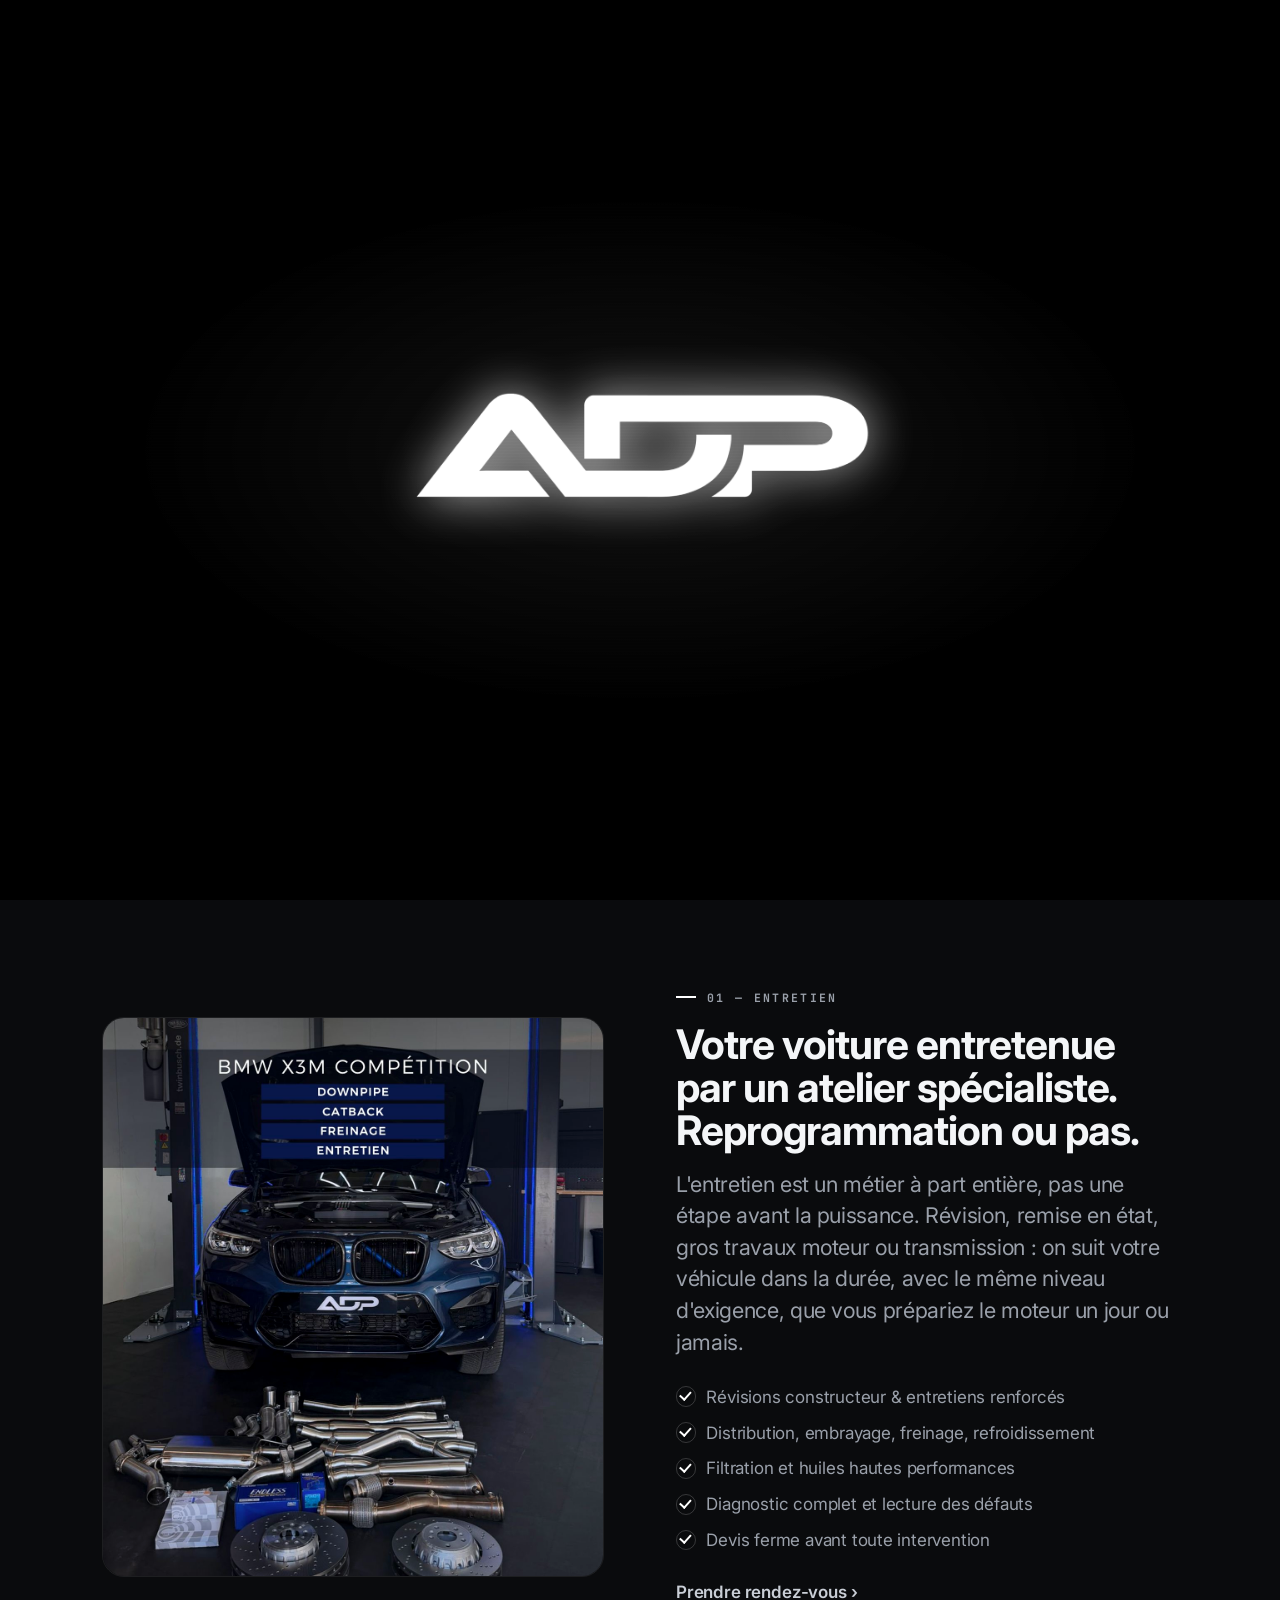
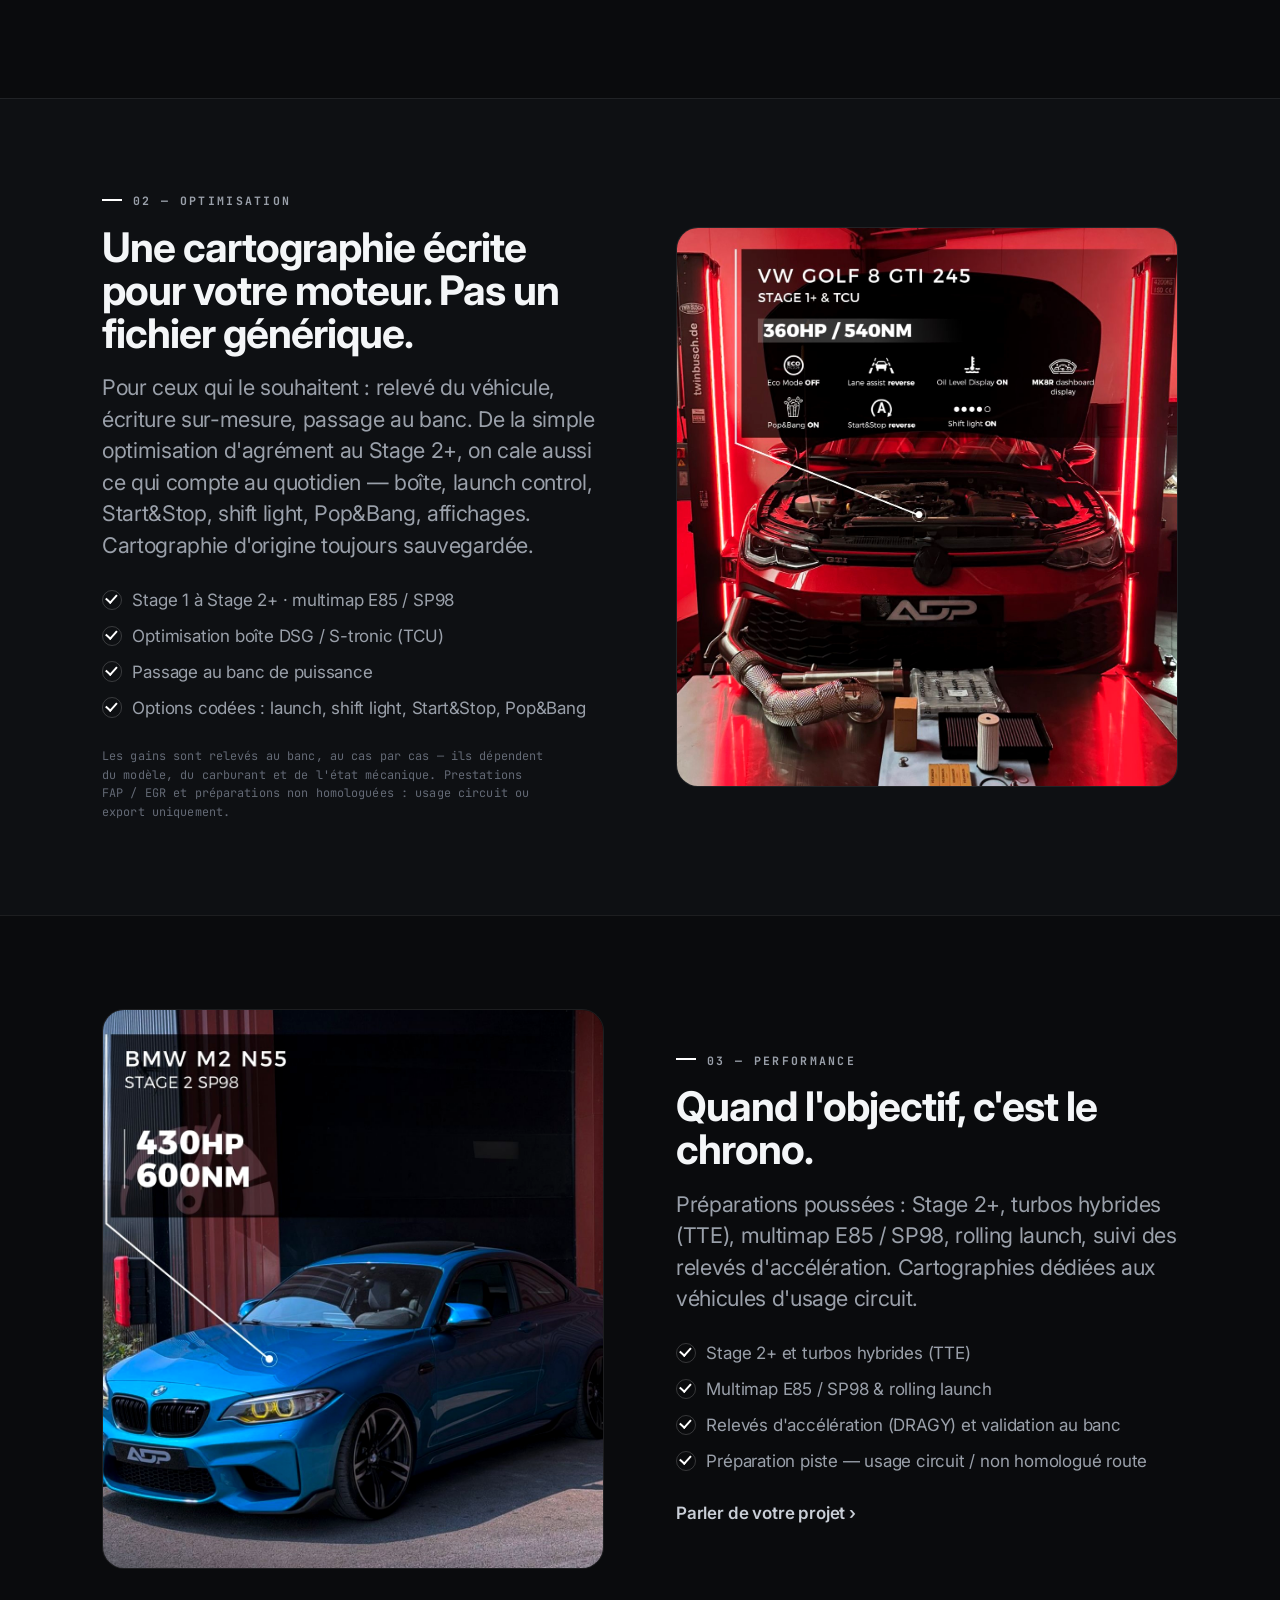
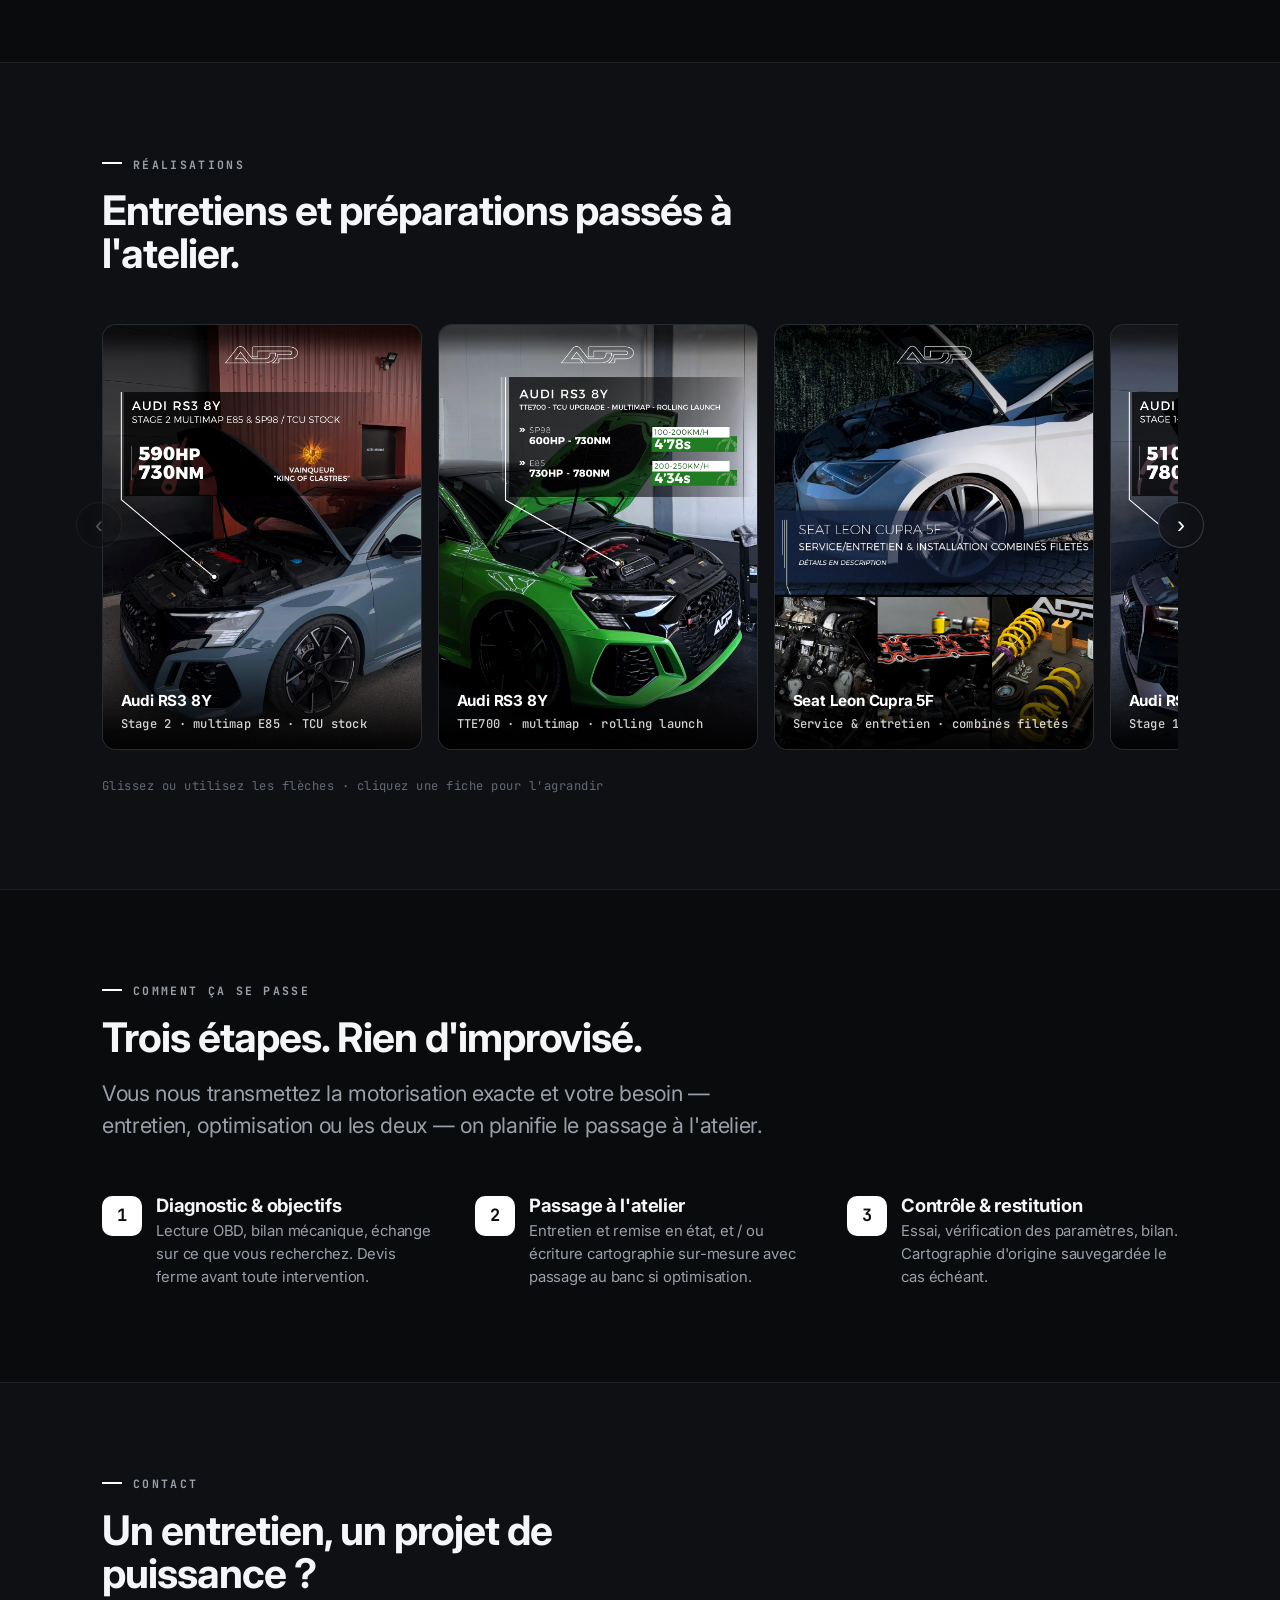
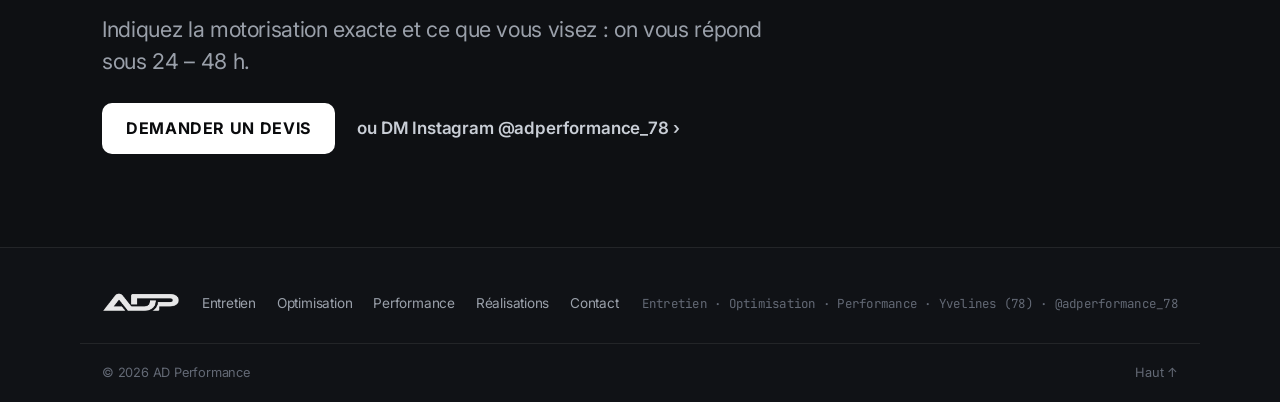
==== index.html @ 5d18485c "Hero mobile : cadrage sur l'avant de la voiture + plaque ADP Le texte passe en haut du hero (sur le " ====
<!DOCTYPE html>
<html lang="fr">
<head>
<meta charset="UTF-8" />
<meta name="viewport" content="width=device-width, initial-scale=1" />
<title>AD Performance — Entretien, optimisation & performance moteur en Yvelines (78) · VAG · BMW · Porsche</title>
<meta name="description" content="AD Performance : entretien haute exigence, reprogrammation moteur sur-mesure et préparation performance. Spécialiste VAG (VW, Audi, Seat, Škoda), BMW et Porsche, en Yvelines (78) et Île-de-France. La performance commence par l'exigence." />
<meta name="theme-color" content="#0a0b0d" />
<link rel="icon" href="assets/favicon.svg" type="image/svg+xml" />
<meta property="og:title" content="AD Performance — Entretien · Optimisation · Performance" />
<meta property="og:description" content="Entretien haute exigence, reprogrammation sur-mesure et préparation performance. VAG · BMW · Porsche — Yvelines (78)." />
<meta property="og:image" content="assets/og.svg" />
<meta property="og:type" content="website" />
<meta property="og:locale" content="fr_FR" />
<link rel="preconnect" href="https://fonts.googleapis.com" />
<link rel="preconnect" href="https://fonts.gstatic.com" crossorigin />
<link href="https://fonts.googleapis.com/css2?family=Inter:wght@400;500;600;700;800;900&family=JetBrains+Mono:wght@500;700&display=swap" rel="stylesheet" />
<link rel="stylesheet" href="assets/styles.css?v=11" />
<script>try{if(sessionStorage.getItem("adpNeon")==="1"||matchMedia("(prefers-reduced-motion: reduce)").matches)document.documentElement.classList.add("intro-done")}catch(e){}</script>
<script type="application/ld+json">
{
  "@context": "https://schema.org",
  "@type": "AutoRepair",
  "name": "AD Performance",
  "description": "Entretien haute exigence, reprogrammation moteur sur-mesure et préparation performance. Spécialiste VAG, BMW et Porsche.",
  "image": "https://example.com/assets/og.svg",
  "priceRange": "€€",
  "areaServed": ["Yvelines (78)", "Île-de-France"],
  "serviceType": ["Entretien automobile", "Reprogrammation moteur", "Optimisation Stage 1", "Optimisation Stage 2", "Conversion éthanol E85", "Optimisation boîte DSG", "Préparation performance", "Diagnostic automobile"],
  "sameAs": ["https://www.instagram.com/adperformance_78/"]
}
</script>
</head>
<body>
<div id="neon" aria-hidden="true">
  <div class="neon-logo"><img src="assets/logo-adp.png" alt="" width="1036" height="296" /></div>
</div>
<a class="skip-link" href="#main">Aller au contenu</a>

<header class="hd" id="hd">
  <div class="hd-in">
    <a href="#top" class="hd-logo" aria-label="AD Performance — accueil">
      <img src="assets/logo-adp.png" alt="AD Performance" width="1036" height="296" />
    </a>
    <nav class="nav" id="nav" aria-label="Navigation principale">
      <a href="#entretien">Entretien</a>
      <a href="#optimisation">Optimisation</a>
      <a href="#performance">Performance</a>
      <a href="#realisations">Réalisations</a>
      <a href="/contact" class="nav-cta">Devis</a>
    </nav>
    <button class="burger" id="burger" aria-expanded="false" aria-controls="nav" aria-label="Menu"><span></span><span></span></button>
  </div>
</header>

<main id="main">
<span id="top"></span>

<!-- ===================== HERO ===================== -->
<section class="hero">
  <img class="hero-bg" src="assets/img/heronew.jpg" alt="Audi RS3 verte capot ouvert dans l'atelier AD Performance, enseigne ADP au mur" width="1376" height="768" fetchpriority="high" />
  <div class="hero-text">
    <p class="eyebrow">Entretien · Optimisation · Performance</p>
    <h1 class="shine">La performance commence par l'exigence.</h1>
    <p class="hero-sub">Atelier spécialisé VAG, BMW et Porsche en Yvelines. Entretien haute exigence, reprogrammation moteur sur-mesure, préparation performance — et passage au banc.</p>
    <p class="hero-links">
      <a href="/contact" class="lk">Demander un devis&nbsp;›</a>
      <a href="#realisations" class="lk">Voir les réalisations&nbsp;›</a>
    </p>
  </div>
</section>

<!-- ===================== BANDEAU MARQUES ===================== -->
<div class="marques" aria-hidden="true">
  <div class="marque-wrap">
    <div class="marque-track">
      <span>Volkswagen</span><span>Audi</span><span>Seat</span><span>Škoda</span><span>Cupra</span><span>BMW</span><span>Mini</span><span>Porsche</span>
      <span>Volkswagen</span><span>Audi</span><span>Seat</span><span>Škoda</span><span>Cupra</span><span>BMW</span><span>Mini</span><span>Porsche</span>
    </div>
  </div>
</div>

<!-- ===================== 01 · ENTRETIEN ===================== -->
<section class="axis" id="entretien">
  <div class="axis-inner">
    <figure class="axis-media reveal">
      <img src="assets/img/entretien-x3m.jpg" alt="BMW X3M Compétition sur pont à l'atelier AD Performance, freins, lignes d'échappement et kit d'entretien préparés" width="1200" height="1600" loading="lazy" style="object-position:50% 70%" />
    </figure>
    <div class="axis-copy reveal">
      <p class="eyebrow">01 — Entretien</p>
      <h2>Votre voiture entretenue par un atelier spécialiste. Reprogrammation ou pas.</h2>
      <p class="big-p">L'entretien est un métier à part entière, pas une étape avant la puissance. Révision, remise en état, gros travaux moteur ou transmission : on suit votre véhicule dans la durée, avec le même niveau d'exigence, que vous prépariez le moteur un jour ou jamais.</p>
      <ul class="ticks">
        <li>Révisions constructeur &amp; entretiens renforcés</li>
        <li>Distribution, embrayage, freinage, refroidissement</li>
        <li>Filtration et huiles hautes performances</li>
        <li>Diagnostic complet et lecture des défauts</li>
        <li>Devis ferme avant toute intervention</li>
      </ul>
      <p><a href="/contact" class="lk">Prendre rendez-vous&nbsp;›</a></p>
    </div>
  </div>
</section>

<!-- ===================== 02 · OPTIMISATION ===================== -->
<section class="axis axis--alt" id="optimisation">
  <div class="axis-inner flip">
    <figure class="axis-media reveal">
      <img src="assets/img/adp-post-02.jpg" alt="VW Golf 8 GTI 245 rouge à l'atelier AD Performance : Stage 1+, optimisation boîte et options codées" width="1200" height="1600" loading="lazy" style="object-position:50% 72%" />
    </figure>
    <div class="axis-copy reveal">
      <p class="eyebrow">02 — Optimisation</p>
      <h2>Une cartographie écrite pour votre moteur. Pas un fichier générique.</h2>
      <p class="big-p">Pour ceux qui le souhaitent : relevé du véhicule, écriture sur-mesure, passage au banc. De la simple optimisation d'agrément au Stage 2+, on cale aussi ce qui compte au quotidien — boîte, launch control, Start&amp;Stop, shift light, Pop&amp;Bang, affichages. Cartographie d'origine toujours sauvegardée.</p>
      <ul class="ticks">
        <li>Stage 1 à Stage 2+ · multimap E85 / SP98</li>
        <li>Optimisation boîte DSG / S-tronic (TCU)</li>
        <li>Passage au banc de puissance</li>
        <li>Options codées : launch, shift light, Start&amp;Stop, Pop&amp;Bang</li>
      </ul>
      <p class="disclaim">Les gains sont relevés au banc, au cas par cas — ils dépendent du modèle, du carburant et de l'état mécanique. Prestations FAP / EGR et préparations non homologuées : usage circuit ou export uniquement.</p>
    </div>
  </div>
</section>

<!-- ===================== 03 · PERFORMANCE ===================== -->
<section class="axis" id="performance">
  <div class="axis-inner">
    <figure class="axis-media reveal">
      <img src="assets/img/adp-post-06.jpg" alt="BMW M2 préparée par AD Performance, prête pour le banc" width="1200" height="1600" loading="lazy" />
    </figure>
    <div class="axis-copy reveal">
      <p class="eyebrow">03 — Performance</p>
      <h2>Quand l'objectif, c'est le chrono.</h2>
      <p class="big-p">Préparations poussées : Stage 2+, turbos hybrides (TTE), multimap E85 / SP98, rolling launch, suivi des relevés d'accélération. Cartographies dédiées aux véhicules d'usage circuit.</p>
      <ul class="ticks">
        <li>Stage 2+ et turbos hybrides (TTE)</li>
        <li>Multimap E85 / SP98 &amp; rolling launch</li>
        <li>Relevés d'accélération (DRAGY) et validation au banc</li>
        <li>Préparation piste — usage circuit / non homologué route</li>
      </ul>
      <p><a href="/contact" class="lk">Parler de votre projet&nbsp;›</a></p>
    </div>
  </div>
</section>

<!-- ===================== RÉALISATIONS ===================== -->
<section class="gallery" id="realisations">
  <div class="gallery-head reveal">
    <p class="eyebrow">Réalisations</p>
    <h2>Entretiens et préparations passés à l'atelier.</h2>
  </div>
  <div class="gallery-slider">
    <button class="gnav gprev" type="button" aria-label="Précédent">‹</button>
    <div class="gwrap">
    <ul class="gtrack" id="gtrack">
      <li class="gitem"><img src="assets/img/adp-post-01.jpg" alt="Audi RS3 8Y préparée par AD Performance" width="1200" height="1600" loading="lazy" /><span>Audi RS3 8Y<em>Stage 2 · multimap E85 · TCU stock</em></span></li>
      <li class="gitem"><img src="assets/img/adp-post-03.jpg" alt="Audi RS3 8Y turbo hybride TTE700" width="1200" height="1600" loading="lazy" /><span>Audi RS3 8Y<em>TTE700 · multimap · rolling launch</em></span></li>
      <li class="gitem"><img src="assets/img/entretien-atelier.jpg" alt="Seat Leon Cupra 5F — service, entretien et combinés filetés à l'atelier AD Performance" width="1200" height="1600" loading="lazy" /><span>Seat Leon Cupra 5F<em>Service &amp; entretien · combinés filetés</em></span></li>
      <li class="gitem"><img src="assets/img/adp-post-08.jpg" alt="Audi RS4 B9 Stage 1+ et entretien" width="1200" height="1600" loading="lazy" /><span>Audi RS4 B9<em>Stage 1+ · SP98 · entretien</em></span></li>
      <li class="gitem"><img src="assets/img/adp-post-07.jpg" alt="Audi RS3 8V Stage 1+ et TCU Stage 2" width="1200" height="1600" loading="lazy" /><span>Audi RS3 8V<em>Stage 1+ ECU · TCU Stage 2</em></span></li>
      <li class="gitem"><img src="assets/img/adp-post-06.jpg" alt="BMW M2 N55 Stage 2" width="1200" height="1600" loading="lazy" /><span>BMW M2 N55<em>Stage 2 · SP98</em></span></li>
      <li class="gitem"><img src="assets/img/golf7-tcr.jpg" alt="VW Golf 7 GTI TCR — Stage 1+ SP98, DSG et service entretien" width="1200" height="1600" loading="lazy" /><span>VW Golf 7 GTI TCR<em>Stage 1+ · DSG · service entretien</em></span></li>
      <li class="gitem"><img src="assets/img/adp-post-04.jpg" alt="VW Polo GTI AW Stage 3" width="1200" height="1600" loading="lazy" /><span>VW Polo 6 GTI AW<em>Stage 3 · ECU &amp; TCU</em></span></li>
    </ul>
    </div>
    <button class="gnav gnext" type="button" aria-label="Suivant">›</button>
  </div>
  <div class="dots" id="galDots" aria-hidden="true"></div>
  <p class="ghint reveal"><span class="gd">Glissez ou utilisez les flèches · cliquez une fiche pour l'agrandir</span><span class="gm">Glissez pour parcourir · appuyez pour agrandir</span></p>
</section>

<!-- ===================== DÉROULÉ ===================== -->
<section class="sinistre" id="etapes">
  <div class="narrow reveal">
    <p class="eyebrow">Comment ça se passe</p>
    <h2>Trois étapes. Rien d'improvisé.</h2>
    <p class="big-p">Vous nous transmettez la motorisation exacte et votre besoin — entretien, optimisation ou les deux — on planifie le passage à l'atelier.</p>
  </div>
  <ol class="steps reveal">
    <li><span>1</span><h3>Diagnostic &amp; objectifs</h3><p>Lecture OBD, bilan mécanique, échange sur ce que vous recherchez. Devis ferme avant toute intervention.</p></li>
    <li><span>2</span><h3>Passage à l'atelier</h3><p>Entretien et remise en état, et / ou écriture cartographie sur-mesure avec passage au banc si optimisation.</p></li>
    <li><span>3</span><h3>Contrôle &amp; restitution</h3><p>Essai, vérification des paramètres, bilan. Cartographie d'origine sauvegardée le cas échéant.</p></li>
  </ol>
</section>

<!-- ===================== CTA CONTACT ===================== -->
<section class="cta" id="contact">
  <div class="narrow reveal">
    <p class="eyebrow">Contact</p>
    <h2>Un entretien, un projet de puissance ?</h2>
    <p class="big-p">Indiquez la motorisation exacte et ce que vous visez : on vous répond sous 24 – 48 h.</p>
    <p class="cta-actions">
      <a href="/contact" class="btn">Demander un devis</a>
      <a href="https://www.instagram.com/adperformance_78/" target="_blank" rel="noopener" class="lk">ou DM Instagram @adperformance_78&nbsp;›</a>
    </p>
  </div>
</section>
</main>

<footer class="ft">
  <div class="ft-in">
    <a href="#top" class="ft-logo" aria-label="AD Performance"><img src="assets/logo-adp.png" alt="AD Performance" width="1036" height="296" /></a>
    <nav class="ft-nav" aria-label="Pied de page">
      <a href="#entretien">Entretien</a><a href="#optimisation">Optimisation</a><a href="#performance">Performance</a><a href="#realisations">Réalisations</a><a href="/contact">Contact</a>
    </nav>
    <p class="ft-meta">Entretien · Optimisation · Performance · Yvelines (78) · <a href="https://www.instagram.com/adperformance_78/" target="_blank" rel="noopener">@adperformance_78</a></p>
  </div>
  <div class="ft-bot"><p>© <span id="year"></span> AD Performance</p><p><a href="#top">Haut ↑</a></p></div>
</footer>

<div class="lb" id="lb" aria-hidden="true">
  <button class="lb-close" id="lbClose" aria-label="Fermer">✕</button>
  <button class="lb-nav lb-prev" id="lbPrev" aria-label="Précédent">‹</button>
  <img id="lbImg" alt="" />
  <button class="lb-nav lb-next" id="lbNext" aria-label="Suivant">›</button>
  <p class="lb-cap" id="lbCap"></p>
</div>

<script src="assets/main.js?v=11" defer></script>
</body>
</html>
---- assets/styles.css ----
/* ===================== Tokens (noir & blanc) ===================== */
:root {
  --bg: #0a0b0d;
  --bg-alt: #101216;
  --bg-3: #16191f;
  --ink: #f4f6f8;
  --ink-2: #9aa0aa;
  --ink-3: #636975;
  --hair: rgba(255, 255, 255, .08);
  --hair-2: rgba(255, 255, 255, .18);
  --sec: #0a0b0d;
  --sec-2: #0e1013;
  --accent: #ffffff;
  --accent-2: #c9ced6;
  --accent-ink: #0a0b0d;
  --accent-glow: rgba(255, 255, 255, .12);
  --wrap: 1120px;
  --narrow: 720px;
  --font: "Inter", -apple-system, BlinkMacSystemFont, "Segoe UI", Roboto, "Helvetica Neue", Arial, sans-serif;
  --mono: "JetBrains Mono", "SFMono-Regular", ui-monospace, "Menlo", "Consolas", monospace;
  --ease: cubic-bezier(.28, .11, .32, 1);
  --r: 22px;
}
* { box-sizing: border-box; }
html { -webkit-text-size-adjust: 100%; scroll-behavior: smooth; scroll-padding-top: 80px; color-scheme: dark; }
@media (prefers-reduced-motion: reduce) { html { scroll-behavior: auto; } }
body {
  margin: 0; background: var(--bg); color: var(--ink);
  font-family: var(--font); font-size: 17px; line-height: 1.55;
  letter-spacing: -.012em; -webkit-font-smoothing: antialiased; text-rendering: optimizeLegibility;
  overflow-x: hidden;
}
img, svg, iframe { display: block; max-width: 100%; }
a { color: inherit; text-decoration: none; }
h1, h2, h3 { margin: 0; font-weight: 700; letter-spacing: -.03em; line-height: 1.05; }
h1 { font-size: clamp(2.7rem, 1.5rem + 4.6vw, 5rem); font-weight: 800; }
h2 { font-size: clamp(1.7rem, 1.15rem + 2.2vw, 2.55rem); letter-spacing: -.025em; }
h3 { font-size: 1.15rem; letter-spacing: -.02em; }
p { margin: 0; }

.skip-link { position: absolute; left: 12px; top: -60px; z-index: 700; background: var(--accent); color: var(--accent-ink); padding: 10px 16px; border-radius: 10px; font-weight: 700; transition: top .2s var(--ease); }
.skip-link:focus { top: 12px; }
:focus-visible { outline: 2px solid var(--accent); outline-offset: 3px; border-radius: 6px; }

.eyebrow { font-family: var(--mono); font-size: .72rem; font-weight: 700; letter-spacing: .2em; text-transform: uppercase; color: var(--ink-2); margin: 0 0 1rem; }
.eyebrow::before { content: ""; display: inline-block; width: 20px; height: 2px; background: var(--accent); vertical-align: middle; margin-right: .7rem; transform: translateY(-2px); }
.big-p { font-size: clamp(1.05rem, 1rem + .5vw, 1.35rem); line-height: 1.46; color: var(--ink-2); letter-spacing: -.016em; }
.narrow { max-width: var(--wrap); margin: 0 auto; padding-inline: 22px; }
.narrow h2 { max-width: 22ch; }
.narrow .big-p { margin: 1.2rem 0 0; max-width: 54ch; }
.disclaim { font-family: var(--mono); font-size: .74rem; line-height: 1.6; color: var(--ink-3); letter-spacing: .01em; max-width: 64ch; }

.lk { color: var(--accent-2); font-weight: 600; letter-spacing: -.01em; }
.lk:hover { color: var(--ink); text-decoration: underline; text-underline-offset: 3px; }
.btn {
  display: inline-flex; align-items: center; justify-content: center;
  padding: .82rem 1.5rem; border-radius: 10px; font: inherit; font-weight: 700; font-size: 1rem;
  letter-spacing: .04em; text-transform: uppercase;
  background: var(--accent); color: var(--accent-ink); border: 0; cursor: pointer;
  transition: transform .16s var(--ease), background .16s var(--ease);
}
.btn:hover { background: var(--accent-2); }
.btn:active { transform: scale(.98); }

/* ===================== Header (barre → îlot flottant) ===================== */
.hd { position: sticky; top: 0; z-index: 100; padding-top: 0; background: linear-gradient(180deg, rgba(10, 11, 13, .92), rgba(10, 11, 13, 0)); transition: background .3s var(--ease), padding-top .32s var(--ease); }
.hd.stuck { background: transparent; padding-top: 16px; }
.hd-in {
  max-width: var(--wrap); margin: 0 auto; padding: 0 22px; height: 64px;
  display: flex; align-items: center; justify-content: space-between; gap: 1.5rem;
  border: 1px solid transparent; border-radius: 0;
  transition: max-width .42s var(--ease), height .3s var(--ease),
    padding .3s var(--ease), background .3s var(--ease), border-color .3s var(--ease),
    border-radius .42s var(--ease), box-shadow .3s var(--ease);
}
.hd.stuck .hd-in {
  max-width: min(960px, calc(100% - 28px));
  height: 54px; padding: 0 12px 0 20px;
  background: rgba(17, 19, 24, .72); backdrop-filter: saturate(160%) blur(22px);
  border-color: var(--hair-2); border-radius: 100px;
  box-shadow: 0 16px 38px -16px rgba(0, 0, 0, .7);
}
.hd-logo { display: block; line-height: 0; }
.hd-logo img { height: 26px; width: auto; }
.nav { display: flex; align-items: center; gap: 2rem; }
.nav > a { font-size: .85rem; font-weight: 500; color: var(--ink-2); transition: color .15s var(--ease); }
.nav > a:hover { color: var(--ink); }
.nav-cta { padding: .42rem 1.05rem; background: var(--accent); color: var(--accent-ink) !important; border-radius: 8px; font-weight: 700; text-transform: uppercase; letter-spacing: .05em; font-size: .78rem !important; }
.nav-cta:hover { background: var(--accent-2); }
.burger { display: none; width: 40px; height: 40px; border: 1px solid var(--hair-2); border-radius: 10px; background: transparent; cursor: pointer; padding: 0; }
.burger span { display: block; width: 17px; height: 1.5px; background: var(--ink); margin: 3px auto; transition: transform .25s var(--ease), opacity .2s var(--ease); }
.burger[aria-expanded="true"] span:nth-child(1) { transform: translateY(2.3px) rotate(45deg); }
.burger[aria-expanded="true"] span:nth-child(2) { transform: translateY(-2.3px) rotate(-45deg); }

/* ===================== Hero ===================== */
.hero {
  position: relative; overflow: hidden; isolation: isolate;
  min-height: min(90vh, 780px);
  display: flex; align-items: flex-end;
  padding: 0; text-align: left;
}
.hero-bg {
  position: absolute; inset: 0; z-index: -2;
  width: 100%; height: 100%;
  object-fit: cover; object-position: 72% 62%;
}
.hero::after {
  content: ""; position: absolute; inset: 0; z-index: -1; pointer-events: none;
  background:
    linear-gradient(to right, rgba(8,9,11,.93) 0%, rgba(8,9,11,.62) 32%, rgba(8,9,11,.08) 64%, rgba(8,9,11,0) 100%),
    linear-gradient(to top, var(--bg) 0%, rgba(8,9,11,.88) 15%, rgba(8,9,11,.22) 44%, rgba(8,9,11,.1) 70%, rgba(8,9,11,.42) 100%);
}
.hero-text {
  position: relative; z-index: 1;
  width: 100%; max-width: var(--wrap); margin: 0 auto;
  padding: clamp(3rem, 2rem + 6vw, 6rem) 22px clamp(2.6rem, 1.8rem + 4vw, 4.4rem);
}
.hero .eyebrow::before { display: none; }
.hero .eyebrow { color: var(--ink-2); }
.hero h1 { position: relative; max-width: 15ch; font-size: clamp(2.5rem, 1.4rem + 4.6vw, 4.7rem); letter-spacing: -.04em; text-wrap: balance; text-transform: uppercase; }
@supports ((-webkit-background-clip: text) or (background-clip: text)) {
  .hero h1.shine {
    background-image: linear-gradient(100deg, var(--ink) 42%, #ffffff 50%, var(--ink) 60%);
    background-size: 300% 100%; background-position: 130% 0;
    -webkit-background-clip: text; background-clip: text;
    -webkit-text-fill-color: transparent; color: transparent;
    animation: shine 1.9s var(--ease) .45s 1 both;
  }
}
@keyframes shine { to { background-position: -40% 0; } }
.hero-sub { margin: 1.1rem 0 0; max-width: 44ch; font-size: clamp(1.05rem, 1rem + .45vw, 1.28rem); font-weight: 500; color: var(--ink); opacity: .92; letter-spacing: -.02em; line-height: 1.45; text-shadow: 0 1px 20px rgba(0,0,0,.5); }
.hero-links { margin-top: 1.5rem; display: flex; gap: 1.4rem; justify-content: flex-start; align-items: center; flex-wrap: wrap; font-size: 1rem; }

/* ===================== Bandeau marques ===================== */
.marques { border-top: 1px solid var(--hair); border-bottom: 1px solid var(--hair); background: var(--sec-2); overflow: hidden; }
.marque-wrap { display: flex; overflow: hidden; -webkit-mask-image: linear-gradient(90deg, transparent, #000 12%, #000 88%, transparent); mask-image: linear-gradient(90deg, transparent, #000 12%, #000 88%, transparent); }
.marque-track { display: flex; flex: none; align-items: center; gap: 3.2rem; padding: .95rem 1.6rem; white-space: nowrap; animation: marqueeScroll 28s linear infinite; }
.marque-track span { font-family: var(--mono); font-size: .8rem; font-weight: 700; letter-spacing: .22em; text-transform: uppercase; color: var(--ink-3); }
.marque-track span::after { content: "·"; margin-left: 3.2rem; color: var(--ink-2); }
.marque-wrap:hover .marque-track { animation-play-state: paused; }
@keyframes marqueeScroll { to { transform: translateX(-50%); } }
@media (prefers-reduced-motion: reduce) {
  .marque-track { animation: none; }
  .marque-wrap { overflow-x: auto; scrollbar-width: none; }
  .marque-wrap::-webkit-scrollbar { display: none; }
}

/* ===================== Sections base ===================== */
.axis, .gallery, .sinistre, .cta {
  padding: clamp(3.6rem, 2.6rem + 4vw, 6rem) 0;
  border-top: 1px solid var(--hair);
}
.marques + .axis { border-top: 0; }
.gallery { background: var(--sec-2); }
.axis--alt { background: var(--sec-2); }
.cta { background: var(--sec-2); }

/* ---- Axe : image + texte ---- */
.axis-inner { max-width: var(--wrap); margin: 0 auto; padding: 0 22px; display: grid; grid-template-columns: 1fr 1fr; gap: clamp(2rem, 1rem + 5vw, 4.5rem); align-items: center; }
.axis-inner.flip .axis-media { order: 2; }
.axis-media { margin: 0; }
.axis-media img { width: 100%; height: clamp(360px, 44vw, 560px); object-fit: cover; object-position: 50% 42%; border-radius: var(--r); border: 1px solid var(--hair); filter: contrast(1.03) saturate(1.06); }
.axis-copy { max-width: none; }
.axis-copy h2 { margin: .2rem 0 1.1rem; max-width: 22ch; }
.axis-copy .big-p { max-width: 50ch; }
.ticks { list-style: none; padding: 0; margin: 1.6rem 0; display: grid; gap: .6rem; }
.ticks li { position: relative; padding-left: 1.9rem; color: var(--ink-2); }
.ticks li::before { content: ""; position: absolute; left: 0; top: .16em; width: 1.15rem; height: 1.15rem; border-radius: 50%; border: 1px solid var(--hair-2); }
.ticks li::after { content: ""; position: absolute; left: .4rem; top: .3em; width: .3rem; height: .55rem; border: solid var(--accent); border-width: 0 2px 2px 0; transform: rotate(42deg); }

/* ---- Stages / gains (dans Optimisation) ---- */
.stage-grid { list-style: none; margin: clamp(2.2rem, 1.6rem + 2vw, 3.2rem) 0 1.4rem; padding: 0; display: grid; grid-template-columns: repeat(3, 1fr); gap: 14px; }
.stage {
  position: relative; overflow: hidden;
  background: var(--bg-alt); border: 1px solid var(--hair); border-radius: 16px;
  padding: 1.7rem 1.6rem 1.8rem;
  transition: border-color .25s var(--ease), background .25s var(--ease), transform .25s var(--ease);
}
.stage::before { content: ""; position: absolute; left: 0; top: 0; bottom: 0; width: 3px; background: var(--accent); transform: scaleY(0); transform-origin: top; transition: transform .35s var(--ease); }
.stage:hover { border-color: var(--hair-2); background: var(--bg-3); transform: translateY(-2px); }
.stage:hover::before { transform: scaleY(1); }
.stage-tag { font-family: var(--mono); font-size: .72rem; font-weight: 700; letter-spacing: .18em; text-transform: uppercase; color: var(--ink-3); }
.stage h3 { margin: .5rem 0 1rem; }
.stage-rows { display: grid; gap: .55rem; }
.stage-row { display: flex; align-items: baseline; justify-content: space-between; gap: 1rem; border-top: 1px solid var(--hair); padding-top: .55rem; }
.stage-row:first-child { border-top: 0; padding-top: 0; }
.stage-row .lbl { font-size: .86rem; color: var(--ink-2); }
.stat-num, .stat-val { font-family: var(--mono); font-weight: 700; font-size: 1.5rem; letter-spacing: -.02em; color: var(--ink); font-variant-numeric: tabular-nums; white-space: nowrap; }
.stat-num::before { content: "+"; color: var(--ink-3); margin-right: .04em; }
.stat-num .u, .stat-val .u { font-size: .8rem; color: var(--ink-3); margin-left: .22rem; }

/* ---- Réalisations : fiches (photos) + lightbox ---- */
.gallery-head { max-width: var(--wrap); margin: 0 auto clamp(1.8rem, 1.4rem + 2vw, 2.8rem); padding: 0 22px; }
.gallery-head h2 { max-width: 26ch; }
.gallery-slider { position: relative; max-width: var(--wrap); margin: 0 auto; padding: 0 22px; }
.gwrap { overflow-x: auto; scroll-snap-type: x mandatory; -webkit-overflow-scrolling: touch; scrollbar-width: none; }
.gwrap::-webkit-scrollbar { display: none; }
.gtrack { list-style: none; margin: 0; padding: 4px 0; display: flex; gap: 16px; }
.gitem { position: relative; flex: 0 0 clamp(258px, 30vw, 320px); border-radius: 14px; overflow: hidden; background: var(--bg-3); border: 1px solid var(--hair); cursor: pointer; aspect-ratio: 3 / 4; scroll-snap-align: start; }
.gitem img { width: 100%; height: 100%; object-fit: cover; transition: transform .5s var(--ease); filter: contrast(1.03) saturate(1.06); }
.gitem:hover img { transform: scale(1.04); }
.gitem::before { content: ""; position: absolute; inset: 0; z-index: 1; border-left: 3px solid var(--accent); transform: translateX(-6px); opacity: 0; transition: transform .3s var(--ease), opacity .3s var(--ease); }
.gitem:hover::before { transform: translateX(0); opacity: 1; }
.gitem span { position: absolute; left: 0; right: 0; bottom: 0; z-index: 2; padding: 2.6rem 1.1rem 1rem; color: #fff; font-weight: 700; font-size: .95rem; display: flex; flex-direction: column; gap: .15rem; background: linear-gradient(180deg, transparent, rgba(0, 0, 0, .88)); }
.gitem em { font-style: normal; font-weight: 500; font-size: .76rem; font-family: var(--mono); letter-spacing: .02em; opacity: .82; }
.gnav { position: absolute; top: calc(50% - 12px); transform: translateY(-50%); z-index: 4; width: 46px; height: 46px; display: grid; place-items: center;
  border-radius: 999px; border: 1px solid var(--hair-2); background: rgba(16, 18, 22, .82); backdrop-filter: blur(6px);
  color: #fff; font-size: 1.5rem; line-height: 1; cursor: pointer; transition: background .15s var(--ease), border-color .15s var(--ease), opacity .2s var(--ease); }
.gnav:hover { background: var(--accent); border-color: var(--accent); color: var(--accent-ink); }
.gnav:disabled { opacity: .28; cursor: default; }
.gprev { left: -4px; } .gnext { right: -4px; }
.ghint { max-width: var(--wrap); margin: 1.4rem auto 0; padding: 0 22px; font-family: var(--mono); font-size: .76rem; color: var(--ink-3); letter-spacing: .04em; }
.ghint .gm { display: none; }

/* ---- Pastilles de pagination ---- */
.dots { display: none; justify-content: center; gap: .5rem; margin-top: 1.5rem; }
.dots button { width: 7px; height: 7px; padding: 0; border: 0; border-radius: 999px; background: var(--hair-2); cursor: pointer; transition: background .2s var(--ease), width .2s var(--ease); }
.dots button:hover { background: var(--ink-3); }
.dots button.on { background: var(--accent); width: 22px; }

/* ---- CTA ---- */
.cta-actions { margin-top: 1.6rem; display: flex; gap: 1.4rem; align-items: center; flex-wrap: wrap; }

/* ---- Déroulé ---- */
.sinistre h2 { max-width: 24ch; }
.steps { list-style: none; padding: 0 22px; margin: clamp(2.2rem, 1.8rem + 2.5vw, 3.4rem) auto 0; max-width: var(--wrap); display: grid; grid-template-columns: repeat(3, 1fr); gap: clamp(1.4rem, 1rem + 2vw, 2.6rem); }
.steps li { position: relative; padding-left: 3.4rem; }
.steps li > span { position: absolute; left: 0; top: 0; display: grid; place-items: center; width: 40px; height: 40px; border-radius: 10px; background: var(--accent); color: var(--accent-ink); font-family: var(--mono); font-weight: 700; }
.steps h3 { margin-bottom: .3rem; }
.steps p { color: var(--ink-2); font-size: .93rem; }

/* ---- Contact ---- */
.contact { padding: clamp(3.6rem, 2.6rem + 4vw, 6rem) 0; border-top: 1px solid var(--hair); }
.contact-grid { max-width: 980px; margin: clamp(2.6rem, 2rem + 3vw, 4rem) auto 0; padding: 0 22px; display: grid; grid-template-columns: 1.15fr .85fr; gap: clamp(2rem, 1rem + 4vw, 3.5rem); align-items: start; }
.cform { background: var(--bg-alt); border: 1px solid var(--hair); border-radius: var(--r); padding: 1.8rem; }
.fld { display: flex; flex-direction: column; gap: .4rem; margin-bottom: 1rem; }
.fld2 { display: grid; grid-template-columns: 1fr 1fr; gap: 1rem; }
.fld label { font-size: .82rem; color: var(--ink-2); }
.fld input, .fld select, .fld textarea { font: inherit; color: var(--ink); background: var(--bg); border: 1px solid var(--hair-2); border-radius: 12px; padding: .8rem .9rem; transition: border-color .15s var(--ease), box-shadow .15s var(--ease); }
.fld input:focus, .fld select:focus, .fld textarea:focus { outline: none; border-color: var(--accent); box-shadow: 0 0 0 3px var(--accent-glow); }
.fld textarea { resize: vertical; min-height: 120px; }
.fnote { font-size: .86rem; margin-top: .9rem; min-height: 1.2em; }
.fnote.ok { color: #7fd9a6; } .fnote.err { color: #f0846a; }
.falt { font-size: .84rem; color: var(--ink-3); margin-top: .4rem; }
.falt a { color: var(--accent-2); }
.falt a:hover { color: var(--ink); text-decoration: underline; text-underline-offset: 3px; }
.cinfo dl { margin: 0; display: grid; gap: 1.25rem; }
.cinfo dt { font-family: var(--mono); font-size: .72rem; letter-spacing: .12em; text-transform: uppercase; color: var(--ink-3); margin-bottom: .3rem; }
.cinfo dd { margin: 0; color: var(--ink); line-height: 1.5; }
.cinfo a:hover { color: var(--accent-2); }
.socials { display: flex; flex-wrap: wrap; gap: 1.3rem; margin-top: 1.5rem; }
.socials a { font-size: .86rem; color: var(--ink-2); border-bottom: 1px solid var(--hair-2); padding-bottom: 2px; }
.socials a:hover { color: var(--ink); border-color: var(--ink); }
.map { max-width: 940px; margin: clamp(2.6rem, 2rem + 3vw, 4rem) auto 0; padding: 0 22px; }
.map iframe { width: 100%; height: 340px; border: 0; border-radius: var(--r); border: 1px solid var(--hair); filter: invert(.92) hue-rotate(180deg) grayscale(1) contrast(.9); }

/* ===================== Footer ===================== */
.ft { border-top: 1px solid var(--hair); background: var(--bg-alt); }
.ft-in { max-width: var(--wrap); margin: 0 auto; padding: 2.8rem 22px 1.8rem; display: flex; align-items: center; justify-content: space-between; flex-wrap: wrap; gap: 1.4rem; }
.ft-logo { display: block; line-height: 0; opacity: .9; }
.ft-logo img { height: 22px; width: auto; }
.ft-nav { display: flex; flex-wrap: wrap; gap: 1.3rem; }
.ft-nav a { font-size: .85rem; color: var(--ink-2); }
.ft-nav a:hover { color: var(--ink); }
.ft-meta { font-family: var(--mono); font-size: .78rem; color: var(--ink-3); letter-spacing: .02em; }
.ft-meta a:hover { color: var(--accent-2); }
.ft-bot { max-width: var(--wrap); margin: 0 auto; padding: 1.2rem 22px; border-top: 1px solid var(--hair); display: flex; justify-content: space-between; flex-wrap: wrap; gap: .6rem; }
.ft-bot p { font-size: .8rem; color: var(--ink-3); }
.ft-bot a:hover { color: var(--accent-2); }

/* ===================== Reveal ===================== */
.reveal { opacity: 1; transform: none; }
html.anim .reveal:not(.in) { opacity: 0; transform: translateY(26px); }
html.anim .reveal.in { opacity: 1; transform: none; transition: opacity .8s var(--ease), transform .8s var(--ease); }

/* ===================== Contact page ===================== */
.contact-page { padding-top: clamp(3.2rem, 2rem + 5vw, 5.5rem); }
.backrow { margin: 0 0 1.4rem; font-family: var(--mono); font-size: .78rem; }
.back-lk { color: var(--ink-3); font-weight: 600; letter-spacing: .04em; }
.back-lk:hover { color: var(--ink); }

/* ===================== Responsive ===================== */
@media (max-width: 1000px) {
  .axis-inner { grid-template-columns: 1fr; gap: clamp(1.6rem, 1rem + 3vw, 2.6rem); }
  .axis-inner .axis-media, .axis-inner.flip .axis-media { order: -1; }
}
@media (max-width: 940px) {
  .stage-grid { grid-template-columns: 1fr; max-width: 30rem; }
  .steps { grid-template-columns: 1fr; gap: 1.8rem; max-width: 30rem; }
  .contact-grid { grid-template-columns: 1fr; }
}
@media (max-width: 720px) {
  .nav { position: fixed; inset: 64px 0 auto 0; flex-direction: column; align-items: stretch; gap: 0;
    background: rgba(10, 11, 13, .98); backdrop-filter: blur(20px); border-bottom: 1px solid var(--hair);
    padding: .5rem 22px 1.4rem; transform: translateY(-130%); transition: transform .35s var(--ease); }
  .nav.open { transform: translateY(0); }
  .nav > a { padding: .95rem 0; border-bottom: 1px solid var(--hair); font-size: 1rem; }
  .nav-cta { margin-top: 1rem; text-align: center; border-bottom: 0; }
  .burger { display: block; }

  .gallery-slider { padding-inline: 0; }
  .gwrap { scroll-snap-type: x mandatory; padding-inline: 4vw; }
  .gitem { flex: 0 0 78%; scroll-snap-align: center; }
  .gnav { display: none; }
  .gallery .dots { display: flex; }
  .ghint { text-align: center; }
  .ghint .gd { display: none; }
  .ghint .gm { display: inline; }
}
@media (max-width: 700px) {
  /* Hero mobile : texte en haut, la voiture (et la plaque ADP) dégagée en dessous */
  .hero { min-height: 78vh; align-items: flex-start; }
  .hero-bg { object-position: 78% 50%; }
  .hero::after {
    background:
      linear-gradient(to bottom,
        rgba(8,9,11,.93) 0%, rgba(8,9,11,.85) 26%, rgba(8,9,11,.6) 44%,
        rgba(8,9,11,.34) 55%, rgba(8,9,11,.08) 68%, rgba(8,9,11,0) 80%),
      linear-gradient(to top, var(--bg) 0%, rgba(8,9,11,.22) 12%, rgba(8,9,11,0) 26%);
  }
  .hero-text { padding-top: 1.5rem; padding-bottom: 1.5rem; }
  .hero-links { text-shadow: 0 1px 12px rgba(0,0,0,.7); }
  .hero .eyebrow { letter-spacing: .14em; font-size: .66rem; }
  .hero h1 { max-width: none; font-size: clamp(2.05rem, 8.4vw, 2.7rem); letter-spacing: -.03em; }
  .hero-sub { max-width: none; font-size: 1rem; }
}
@media (max-width: 560px) {
  .fld2 { grid-template-columns: 1fr; }
  .hero-links { flex-direction: column; gap: .8rem; }
  .cta-actions { flex-direction: column; align-items: flex-start; gap: .9rem; }
}

/* ===================== Intro : le logo qui s'allume (néon) ===================== */
#neon {
  position: fixed; inset: 0; z-index: 600; display: grid; place-items: center;
  background: #000; overflow: hidden;
}
#neon.gone, html.intro-done #neon { display: none; }
#neon.lift { animation: neonOut .55s var(--ease) forwards; }
#neon::before {
  content: ""; position: absolute; inset: 0; z-index: 0;
  background: radial-gradient(56% 40% at 50% 50%, rgba(255, 255, 255, .14), rgba(255, 255, 255, 0) 72%);
  opacity: 0; animation: neonHaze 2.7s steps(1, end) .3s forwards;
}
#neon::after {
  content: ""; position: absolute; inset: 0; z-index: 2; pointer-events: none;
  background: repeating-linear-gradient(180deg, rgba(255,255,255,.03) 0 1px, transparent 1px 3px);
  mix-blend-mode: overlay; opacity: .45;
}
.neon-logo { position: relative; z-index: 1; width: min(460px, 78vw); }
.neon-logo img {
  width: 100%; height: auto; display: block;
  opacity: 0;
  animation: neonOn 2.7s steps(1, end) .3s forwards;
}
/* le tube galère à s'amorcer : à-coups, faux départs, puis il tient */
@keyframes neonOn {
  0%,   6%  { opacity: 0;   filter: brightness(.3); }
  7%        { opacity: .55; filter: brightness(1.4) drop-shadow(0 0 10px rgba(255,255,255,.6)); }
  8%        { opacity: 0;   filter: brightness(.3); }
  14%       { opacity: 0;   filter: brightness(.3); }
  15%       { opacity: .8;  filter: brightness(1.7) drop-shadow(0 0 16px rgba(255,255,255,.9)); }
  16%       { opacity: .05; filter: brightness(.3); }
  17%       { opacity: .5;  filter: brightness(1.3) drop-shadow(0 0 8px rgba(255,255,255,.5)); }
  18%       { opacity: 0;   filter: brightness(.3); }
  28%       { opacity: 0;   filter: brightness(.3); }
  29%       { opacity: .95; filter: brightness(1.9) drop-shadow(0 0 22px rgba(255,255,255,1)); }
  30%       { opacity: .1;  filter: brightness(.35); }
  31%       { opacity: .7;  filter: brightness(1.5) drop-shadow(0 0 12px rgba(255,255,255,.7)); }
  32%       { opacity: .12; filter: brightness(.35); }
  33%       { opacity: .85; filter: brightness(1.6) drop-shadow(0 0 16px rgba(255,255,255,.85)); }
  34%       { opacity: .2;  filter: brightness(.4); }
  42%       { opacity: .2;  filter: brightness(.4); }
  43%       { opacity: 1;   filter: brightness(2) drop-shadow(0 0 28px rgba(255,255,255,1)); }
  45%       { opacity: .35; filter: brightness(.55); }
  47%       { opacity: 1;   filter: brightness(1.5) drop-shadow(0 0 20px rgba(255,255,255,.85)); }
  49%       { opacity: .6;  filter: brightness(.9) drop-shadow(0 0 10px rgba(255,255,255,.5)); }
  52%       { opacity: 1;   filter: brightness(1.35) drop-shadow(0 0 22px rgba(255,255,255,.8)); }
  55%       { opacity: .82; filter: brightness(1.05) drop-shadow(0 0 14px rgba(255,255,255,.55)); }
  60%       { opacity: 1;   filter: brightness(1.2) drop-shadow(0 0 20px rgba(255,255,255,.7)); }
  66%       { opacity: .92; filter: brightness(1.08) drop-shadow(0 0 16px rgba(255,255,255,.55)); }
  72%, 100% { opacity: 1;   filter: brightness(1.12) drop-shadow(0 0 24px rgba(255,255,255,.7)); }
}
@keyframes neonHaze {
  0%,  28% { opacity: 0; }
  30%      { opacity: .35; }
  34%      { opacity: .05; }
  43%      { opacity: .55; }
  49%      { opacity: .12; }
  60%      { opacity: .6; }
  100%     { opacity: .5; }
}
@keyframes neonOut { to { opacity: 0; visibility: hidden; } }
@media (prefers-reduced-motion: reduce) { #neon { display: none; } }

/* ===================== Placeholder image (fallback) ===================== */
.ph {
  width: 100%; aspect-ratio: 4 / 3; border-radius: var(--r);
  border: 1px dashed var(--hair-2);
  background: repeating-linear-gradient(45deg, var(--bg-alt) 0 14px, var(--bg-3) 14px 28px);
  display: grid; place-items: center; text-align: center; padding: 1.2rem;
  color: var(--ink-3); font-family: var(--mono); font-size: .74rem; letter-spacing: .08em;
}

/* ===================== Lightbox ===================== */
.lb { position: fixed; inset: 0; z-index: 300; display: none; place-items: center; background: rgba(0, 0, 0, .95); backdrop-filter: blur(4px); }
.lb.open { display: grid; }
.lb img { max-width: min(92vw, 760px); max-height: 82vh; border-radius: 12px; }
.lb-cap { position: absolute; bottom: 4vh; left: 0; right: 0; text-align: center; color: #cfcfd3; font-family: var(--mono); font-size: .82rem; letter-spacing: .04em; }
.lb button { position: absolute; background: rgba(255, 255, 255, .12); border: 0; color: #fff; border-radius: 999px; cursor: pointer; transition: background .15s var(--ease); }
.lb button:hover { background: var(--accent); color: var(--accent-ink); }
.lb-close { top: 4vh; right: 5vw; width: 44px; height: 44px; font-size: 1.05rem; }
.lb-nav { top: 50%; transform: translateY(-50%); width: 50px; height: 50px; font-size: 1.5rem; line-height: 1; }
.lb-prev { left: 3vw; } .lb-next { right: 3vw; }
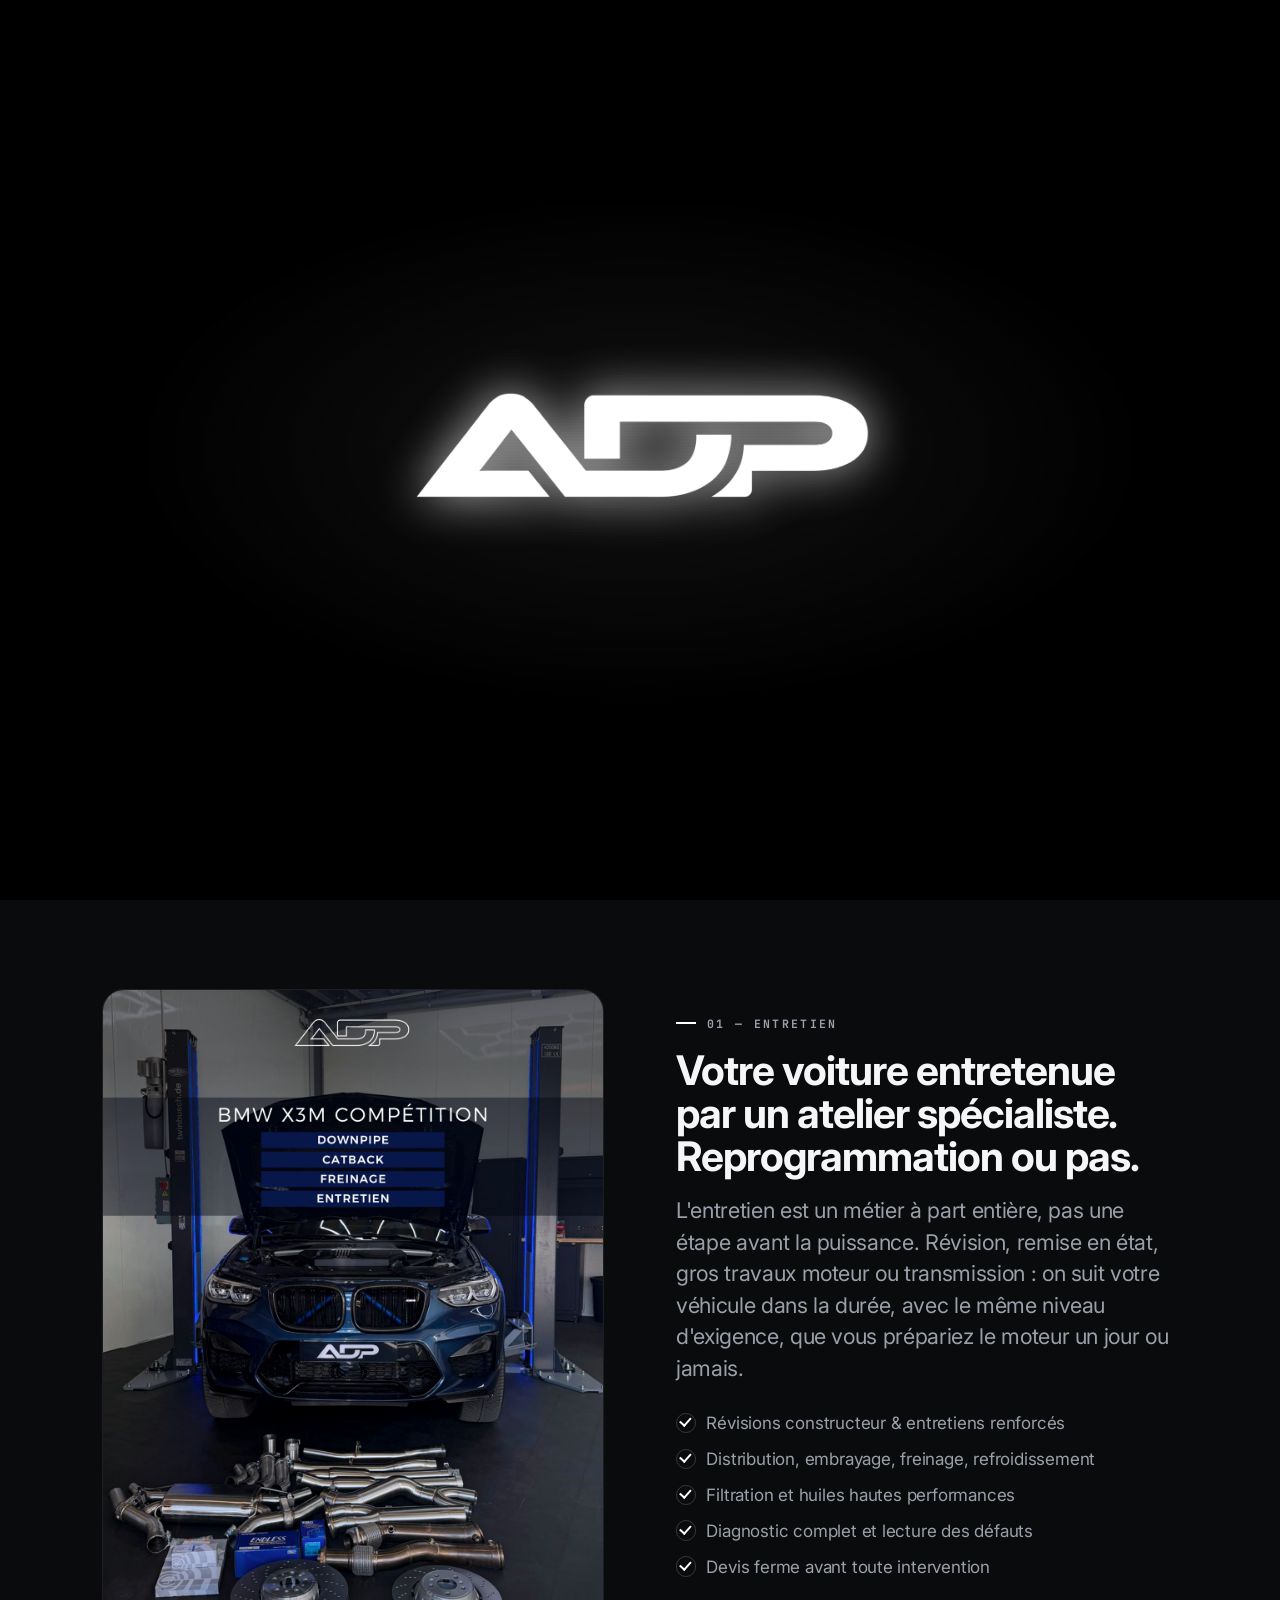
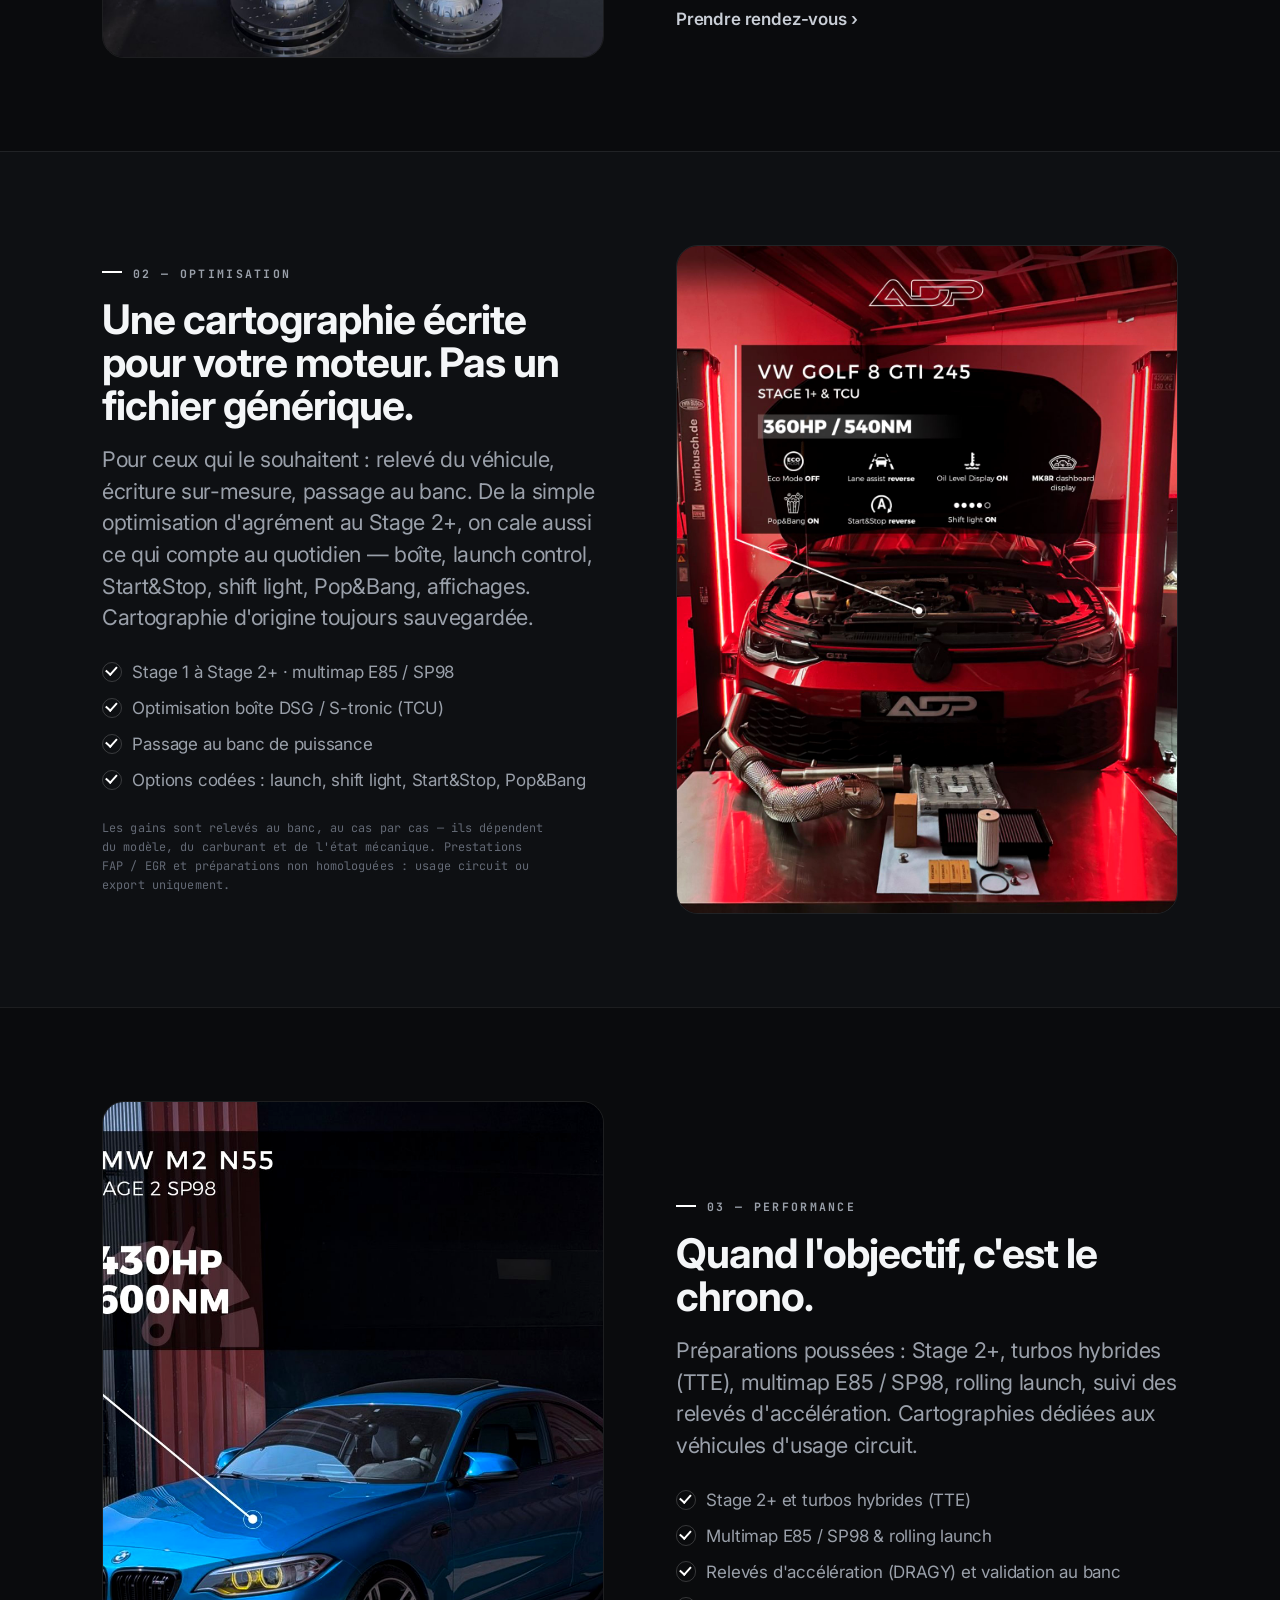
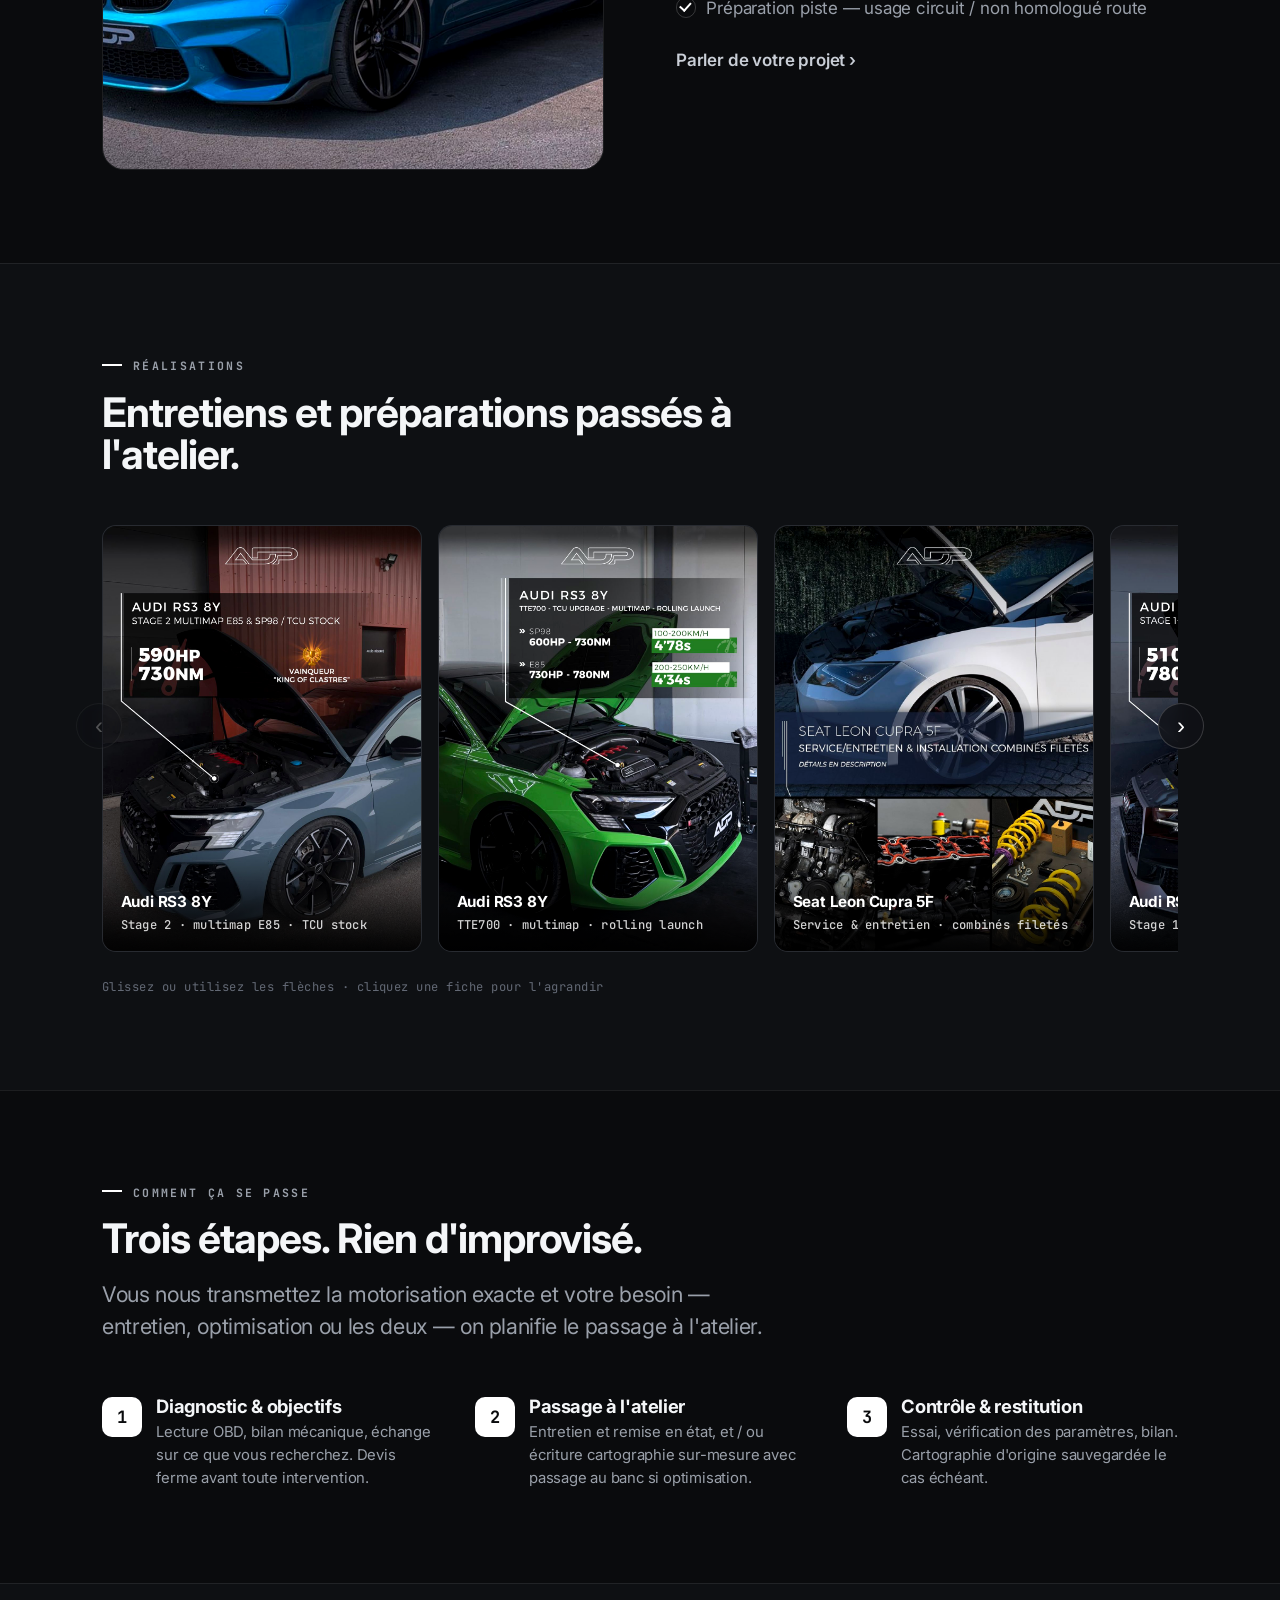
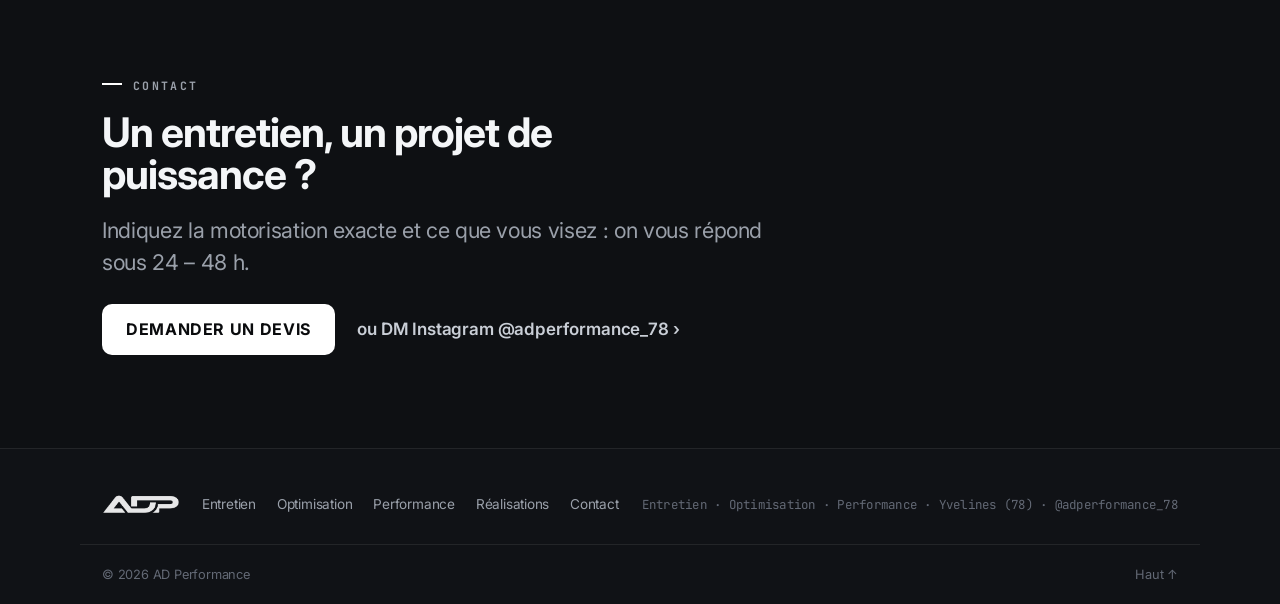
==== commit 1c303b32: "Images de section affichées en entier (plus de rognage) .axis-media img : aspect-ratio 3/4 + height " ====
--- a/index.html
+++ b/index.html
@@ -15,7 +15,7 @@
 <link rel="preconnect" href="https://fonts.googleapis.com" />
 <link rel="preconnect" href="https://fonts.gstatic.com" crossorigin />
 <link href="https://fonts.googleapis.com/css2?family=Inter:wght@400;500;600;700;800;900&family=JetBrains+Mono:wght@500;700&display=swap" rel="stylesheet" />
-<link rel="stylesheet" href="assets/styles.css?v=11" />
+<link rel="stylesheet" href="assets/styles.css?v=13" />
 <script>try{if(sessionStorage.getItem("adpNeon")==="1"||matchMedia("(prefers-reduced-motion: reduce)").matches)document.documentElement.classList.add("intro-done")}catch(e){}</script>
 <script type="application/ld+json">
 {
@@ -84,7 +84,7 @@
 <section class="axis" id="entretien">
   <div class="axis-inner">
     <figure class="axis-media reveal">
-      <img src="assets/img/entretien-x3m.jpg" alt="BMW X3M Compétition sur pont à l'atelier AD Performance, freins, lignes d'échappement et kit d'entretien préparés" width="1200" height="1600" loading="lazy" style="object-position:50% 70%" />
+      <img src="assets/img/entretien-x3m.jpg" alt="BMW X3M Compétition sur pont à l'atelier AD Performance, freins, lignes d'échappement et kit d'entretien préparés" width="1200" height="1600" loading="lazy" />
     </figure>
     <div class="axis-copy reveal">
       <p class="eyebrow">01 — Entretien</p>
@@ -106,7 +106,7 @@
 <section class="axis axis--alt" id="optimisation">
   <div class="axis-inner flip">
     <figure class="axis-media reveal">
-      <img src="assets/img/adp-post-02.jpg" alt="VW Golf 8 GTI 245 rouge à l'atelier AD Performance : Stage 1+, optimisation boîte et options codées" width="1200" height="1600" loading="lazy" style="object-position:50% 72%" />
+      <img src="assets/img/adp-post-02.jpg" alt="VW Golf 8 GTI 245 rouge à l'atelier AD Performance : Stage 1+, optimisation boîte et options codées" width="1200" height="1600" loading="lazy" />
     </figure>
     <div class="axis-copy reveal">
       <p class="eyebrow">02 — Optimisation</p>
@@ -217,6 +217,6 @@
   <p class="lb-cap" id="lbCap"></p>
 </div>
 
-<script src="assets/main.js?v=11" defer></script>
+<script src="assets/main.js?v=13" defer></script>
 </body>
 </html>
--- a/assets/styles.css
+++ b/assets/styles.css
@@ -96,6 +96,7 @@
 .hero {
   position: relative; overflow: hidden; isolation: isolate;
   min-height: min(90vh, 780px);
+  min-height: min(90svh, 780px);
   display: flex; align-items: flex-end;
   padding: 0; text-align: left;
 }
@@ -159,7 +160,7 @@
 .axis-inner { max-width: var(--wrap); margin: 0 auto; padding: 0 22px; display: grid; grid-template-columns: 1fr 1fr; gap: clamp(2rem, 1rem + 5vw, 4.5rem); align-items: center; }
 .axis-inner.flip .axis-media { order: 2; }
 .axis-media { margin: 0; }
-.axis-media img { width: 100%; height: clamp(360px, 44vw, 560px); object-fit: cover; object-position: 50% 42%; border-radius: var(--r); border: 1px solid var(--hair); filter: contrast(1.03) saturate(1.06); }
+.axis-media img { width: 100%; aspect-ratio: 3 / 4; height: auto; object-fit: cover; border-radius: var(--r); border: 1px solid var(--hair); filter: contrast(1.03) saturate(1.06); }
 .axis-copy { max-width: none; }
 .axis-copy h2 { margin: .2rem 0 1.1rem; max-width: 22ch; }
 .axis-copy .big-p { max-width: 50ch; }
@@ -309,7 +310,8 @@
 }
 @media (max-width: 700px) {
   /* Hero mobile : texte en haut, la voiture (et la plaque ADP) dégagée en dessous */
-  .hero { min-height: 78vh; align-items: flex-start; }
+  /* svh : hauteur stable même quand la barre d'URL mobile apparaît/disparaît au scroll */
+  .hero { min-height: 78vh; min-height: 78svh; align-items: flex-start; }
   .hero-bg { object-position: 78% 50%; }
   .hero::after {
     background:
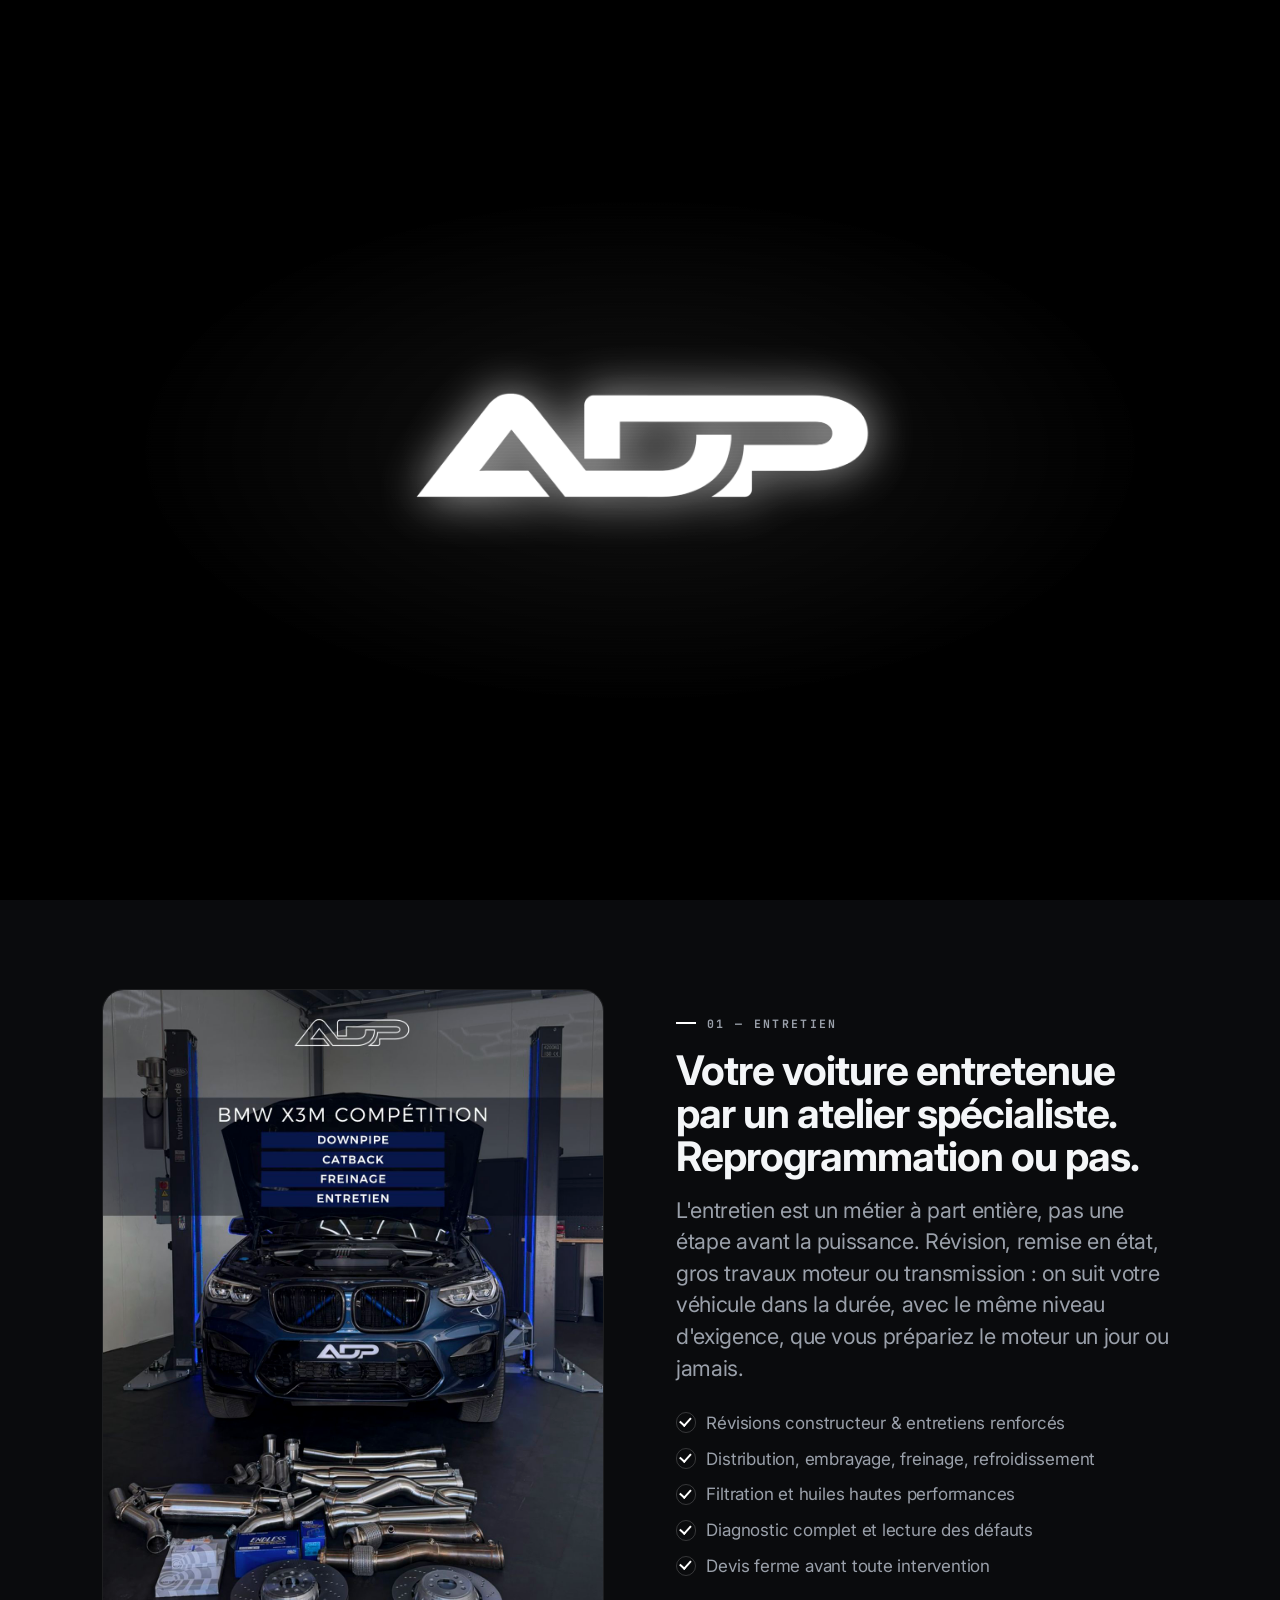
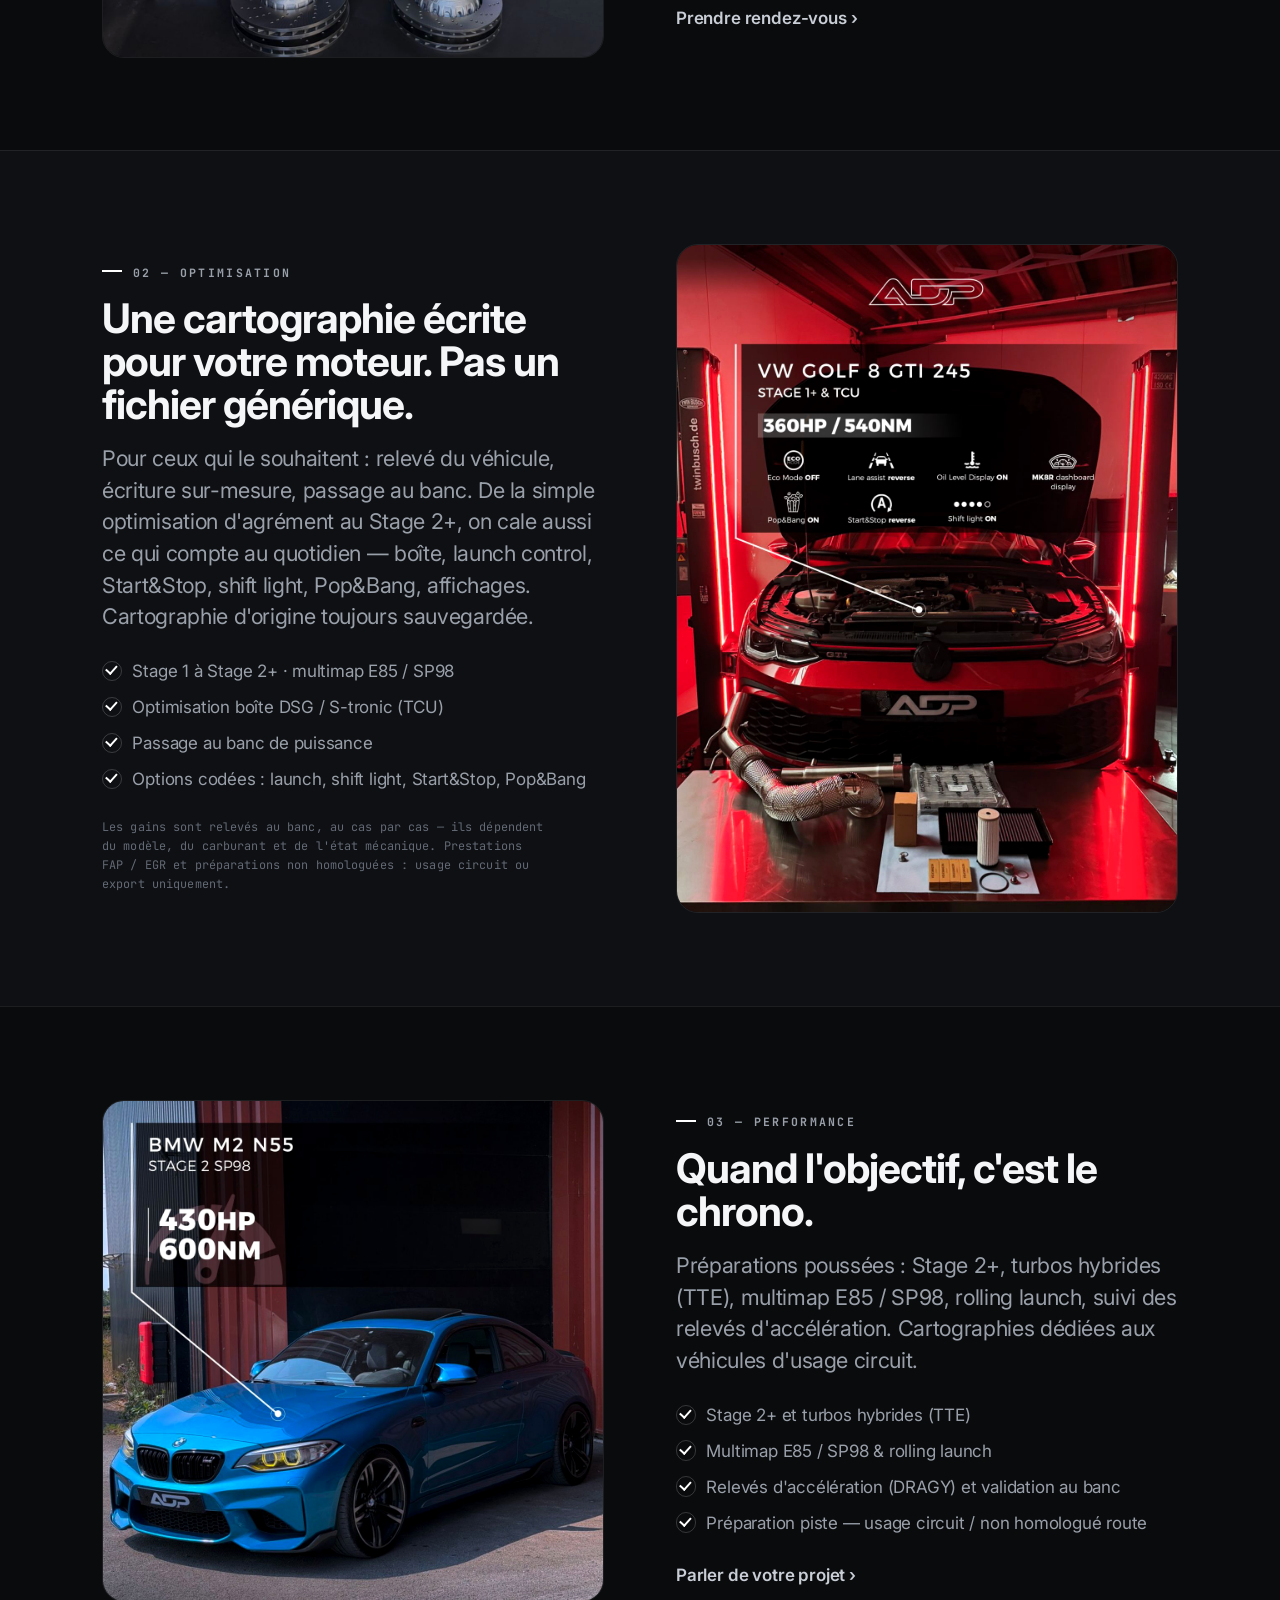
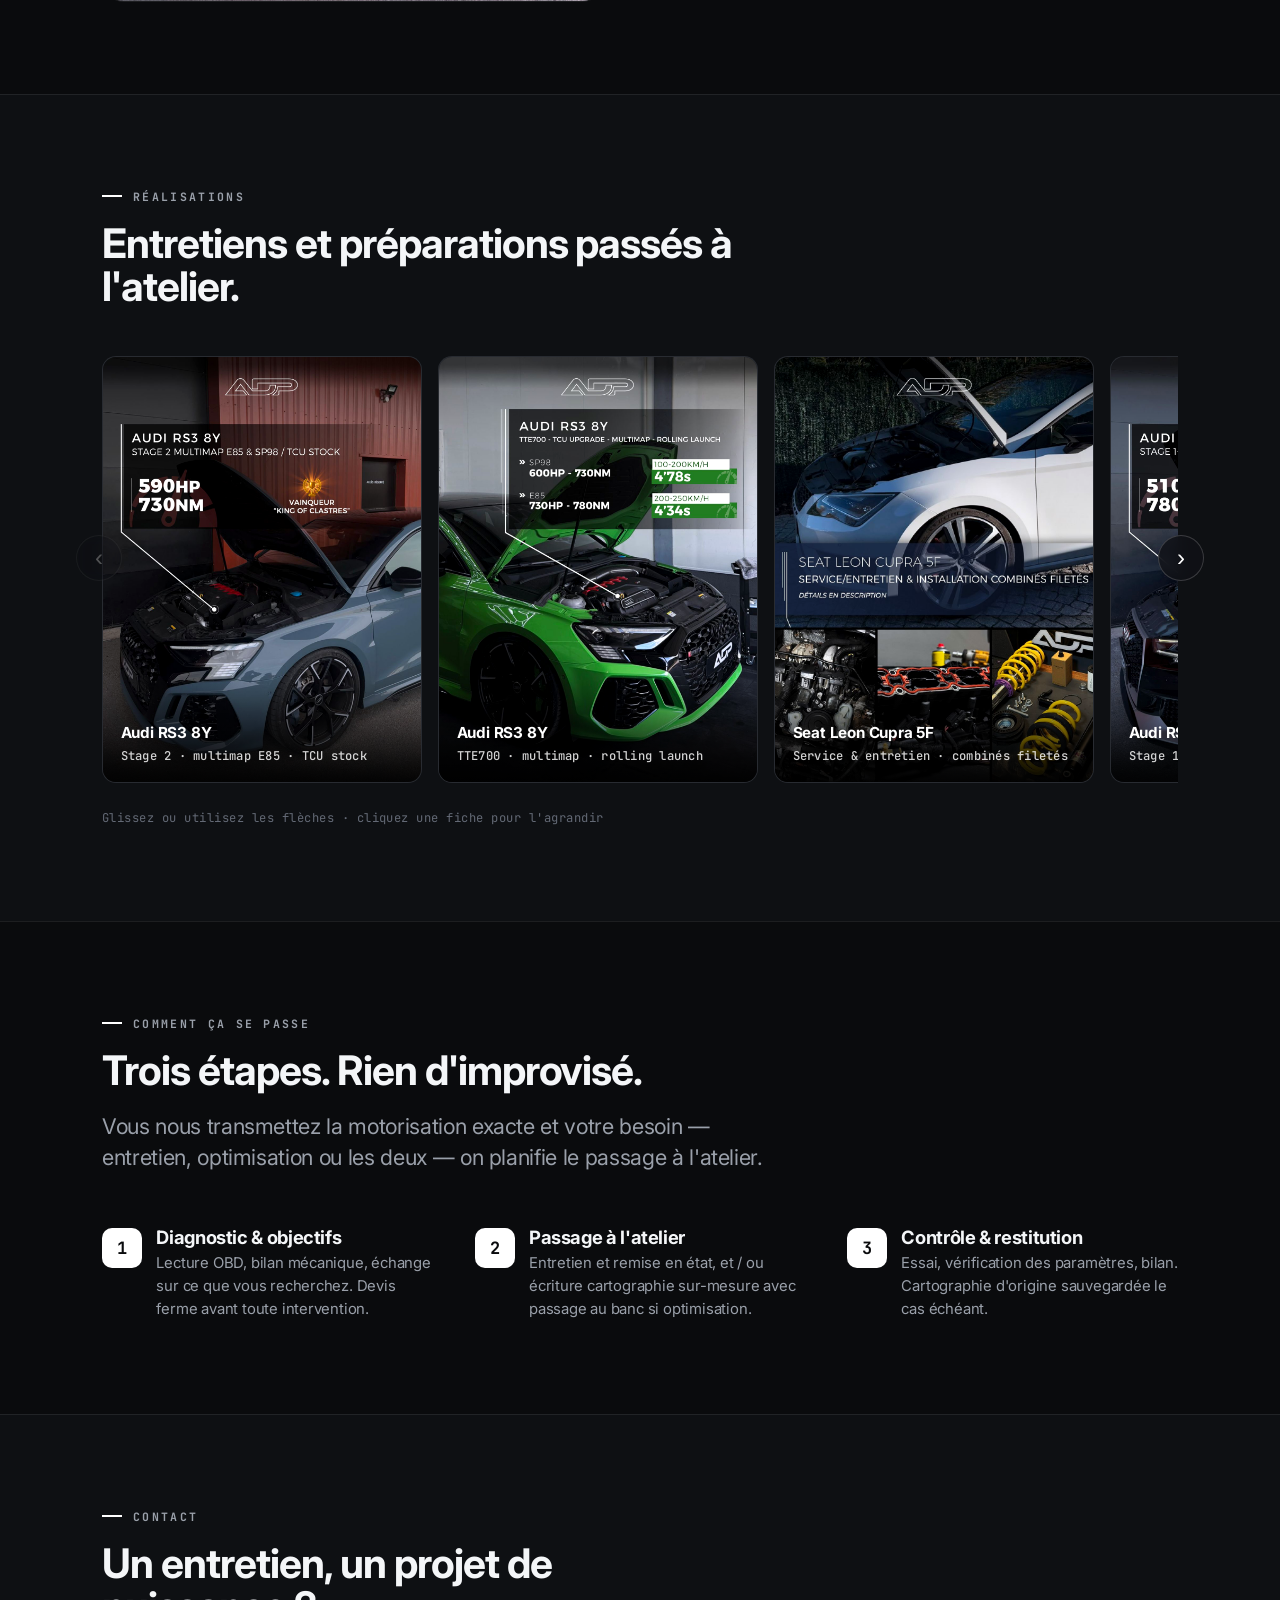
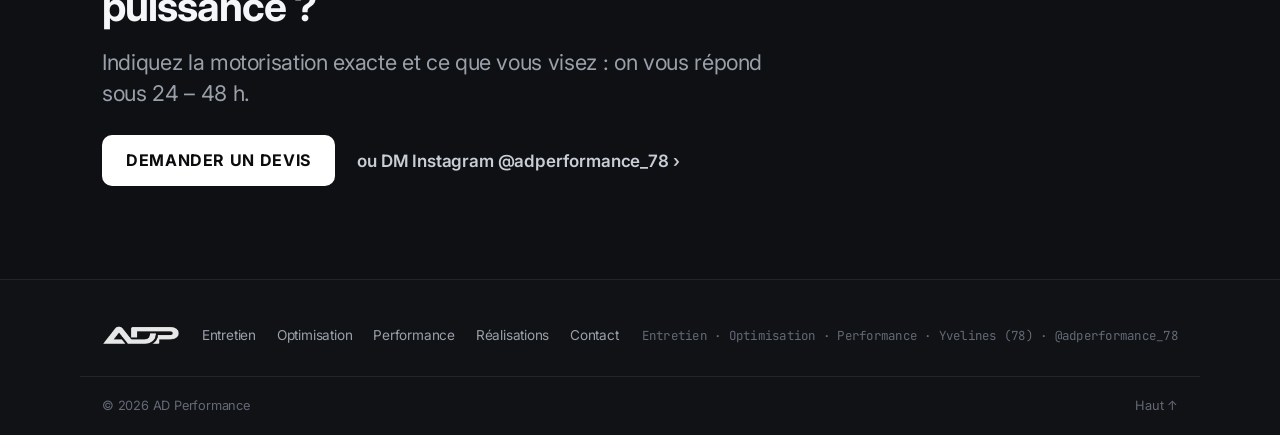
==== commit 3167c29a: "Fix photo Performance (carrée) + vraie image de partage - .axis-media img : ratio natif (height auto" ====
--- a/index.html
+++ b/index.html
@@ -9,13 +9,21 @@
 <link rel="icon" href="assets/favicon.svg" type="image/svg+xml" />
 <meta property="og:title" content="AD Performance — Entretien · Optimisation · Performance" />
 <meta property="og:description" content="Entretien haute exigence, reprogrammation sur-mesure et préparation performance. VAG · BMW · Porsche — Yvelines (78)." />
-<meta property="og:image" content="assets/og.svg" />
+<meta property="og:image" content="https://adperformance78.vercel.app/assets/og.jpg" />
+<meta property="og:image:width" content="1200" />
+<meta property="og:image:height" content="630" />
+<meta property="og:image:type" content="image/jpeg" />
+<meta property="og:url" content="https://adperformance78.vercel.app/" />
 <meta property="og:type" content="website" />
 <meta property="og:locale" content="fr_FR" />
+<meta name="twitter:card" content="summary_large_image" />
+<meta name="twitter:title" content="AD Performance — Entretien · Optimisation · Performance" />
+<meta name="twitter:description" content="Entretien haute exigence, reprogrammation sur-mesure et préparation performance. VAG · BMW · Porsche — Yvelines (78)." />
+<meta name="twitter:image" content="https://adperformance78.vercel.app/assets/og.jpg" />
 <link rel="preconnect" href="https://fonts.googleapis.com" />
 <link rel="preconnect" href="https://fonts.gstatic.com" crossorigin />
 <link href="https://fonts.googleapis.com/css2?family=Inter:wght@400;500;600;700;800;900&family=JetBrains+Mono:wght@500;700&display=swap" rel="stylesheet" />
-<link rel="stylesheet" href="assets/styles.css?v=13" />
+<link rel="stylesheet" href="assets/styles.css?v=14" />
 <script>try{if(sessionStorage.getItem("adpNeon")==="1"||matchMedia("(prefers-reduced-motion: reduce)").matches)document.documentElement.classList.add("intro-done")}catch(e){}</script>
 <script type="application/ld+json">
 {
@@ -23,7 +31,7 @@
   "@type": "AutoRepair",
   "name": "AD Performance",
   "description": "Entretien haute exigence, reprogrammation moteur sur-mesure et préparation performance. Spécialiste VAG, BMW et Porsche.",
-  "image": "https://example.com/assets/og.svg",
+  "image": "https://adperformance78.vercel.app/assets/og.jpg",
   "priceRange": "€€",
   "areaServed": ["Yvelines (78)", "Île-de-France"],
   "serviceType": ["Entretien automobile", "Reprogrammation moteur", "Optimisation Stage 1", "Optimisation Stage 2", "Conversion éthanol E85", "Optimisation boîte DSG", "Préparation performance", "Diagnostic automobile"],
@@ -127,7 +135,7 @@
 <section class="axis" id="performance">
   <div class="axis-inner">
     <figure class="axis-media reveal">
-      <img src="assets/img/adp-post-06.jpg" alt="BMW M2 préparée par AD Performance, prête pour le banc" width="1200" height="1600" loading="lazy" />
+      <img src="assets/img/adp-post-06.jpg" alt="BMW M2 préparée par AD Performance, prête pour le banc" width="1200" height="1200" loading="lazy" />
     </figure>
     <div class="axis-copy reveal">
       <p class="eyebrow">03 — Performance</p>
@@ -159,7 +167,7 @@
       <li class="gitem"><img src="assets/img/entretien-atelier.jpg" alt="Seat Leon Cupra 5F — service, entretien et combinés filetés à l'atelier AD Performance" width="1200" height="1600" loading="lazy" /><span>Seat Leon Cupra 5F<em>Service &amp; entretien · combinés filetés</em></span></li>
       <li class="gitem"><img src="assets/img/adp-post-08.jpg" alt="Audi RS4 B9 Stage 1+ et entretien" width="1200" height="1600" loading="lazy" /><span>Audi RS4 B9<em>Stage 1+ · SP98 · entretien</em></span></li>
       <li class="gitem"><img src="assets/img/adp-post-07.jpg" alt="Audi RS3 8V Stage 1+ et TCU Stage 2" width="1200" height="1600" loading="lazy" /><span>Audi RS3 8V<em>Stage 1+ ECU · TCU Stage 2</em></span></li>
-      <li class="gitem"><img src="assets/img/adp-post-06.jpg" alt="BMW M2 N55 Stage 2" width="1200" height="1600" loading="lazy" /><span>BMW M2 N55<em>Stage 2 · SP98</em></span></li>
+      <li class="gitem"><img src="assets/img/adp-post-06.jpg" alt="BMW M2 N55 Stage 2" width="1200" height="1200" loading="lazy" /><span>BMW M2 N55<em>Stage 2 · SP98</em></span></li>
       <li class="gitem"><img src="assets/img/golf7-tcr.jpg" alt="VW Golf 7 GTI TCR — Stage 1+ SP98, DSG et service entretien" width="1200" height="1600" loading="lazy" /><span>VW Golf 7 GTI TCR<em>Stage 1+ · DSG · service entretien</em></span></li>
       <li class="gitem"><img src="assets/img/adp-post-04.jpg" alt="VW Polo GTI AW Stage 3" width="1200" height="1600" loading="lazy" /><span>VW Polo 6 GTI AW<em>Stage 3 · ECU &amp; TCU</em></span></li>
     </ul>
@@ -217,6 +225,6 @@
   <p class="lb-cap" id="lbCap"></p>
 </div>
 
-<script src="assets/main.js?v=13" defer></script>
+<script src="assets/main.js?v=14" defer></script>
 </body>
 </html>
--- a/assets/styles.css
+++ b/assets/styles.css
@@ -160,7 +160,7 @@
 .axis-inner { max-width: var(--wrap); margin: 0 auto; padding: 0 22px; display: grid; grid-template-columns: 1fr 1fr; gap: clamp(2rem, 1rem + 5vw, 4.5rem); align-items: center; }
 .axis-inner.flip .axis-media { order: 2; }
 .axis-media { margin: 0; }
-.axis-media img { width: 100%; aspect-ratio: 3 / 4; height: auto; object-fit: cover; border-radius: var(--r); border: 1px solid var(--hair); filter: contrast(1.03) saturate(1.06); }
+.axis-media img { width: 100%; height: auto; display: block; border-radius: var(--r); border: 1px solid var(--hair); filter: contrast(1.03) saturate(1.06); }
 .axis-copy { max-width: none; }
 .axis-copy h2 { margin: .2rem 0 1.1rem; max-width: 22ch; }
 .axis-copy .big-p { max-width: 50ch; }
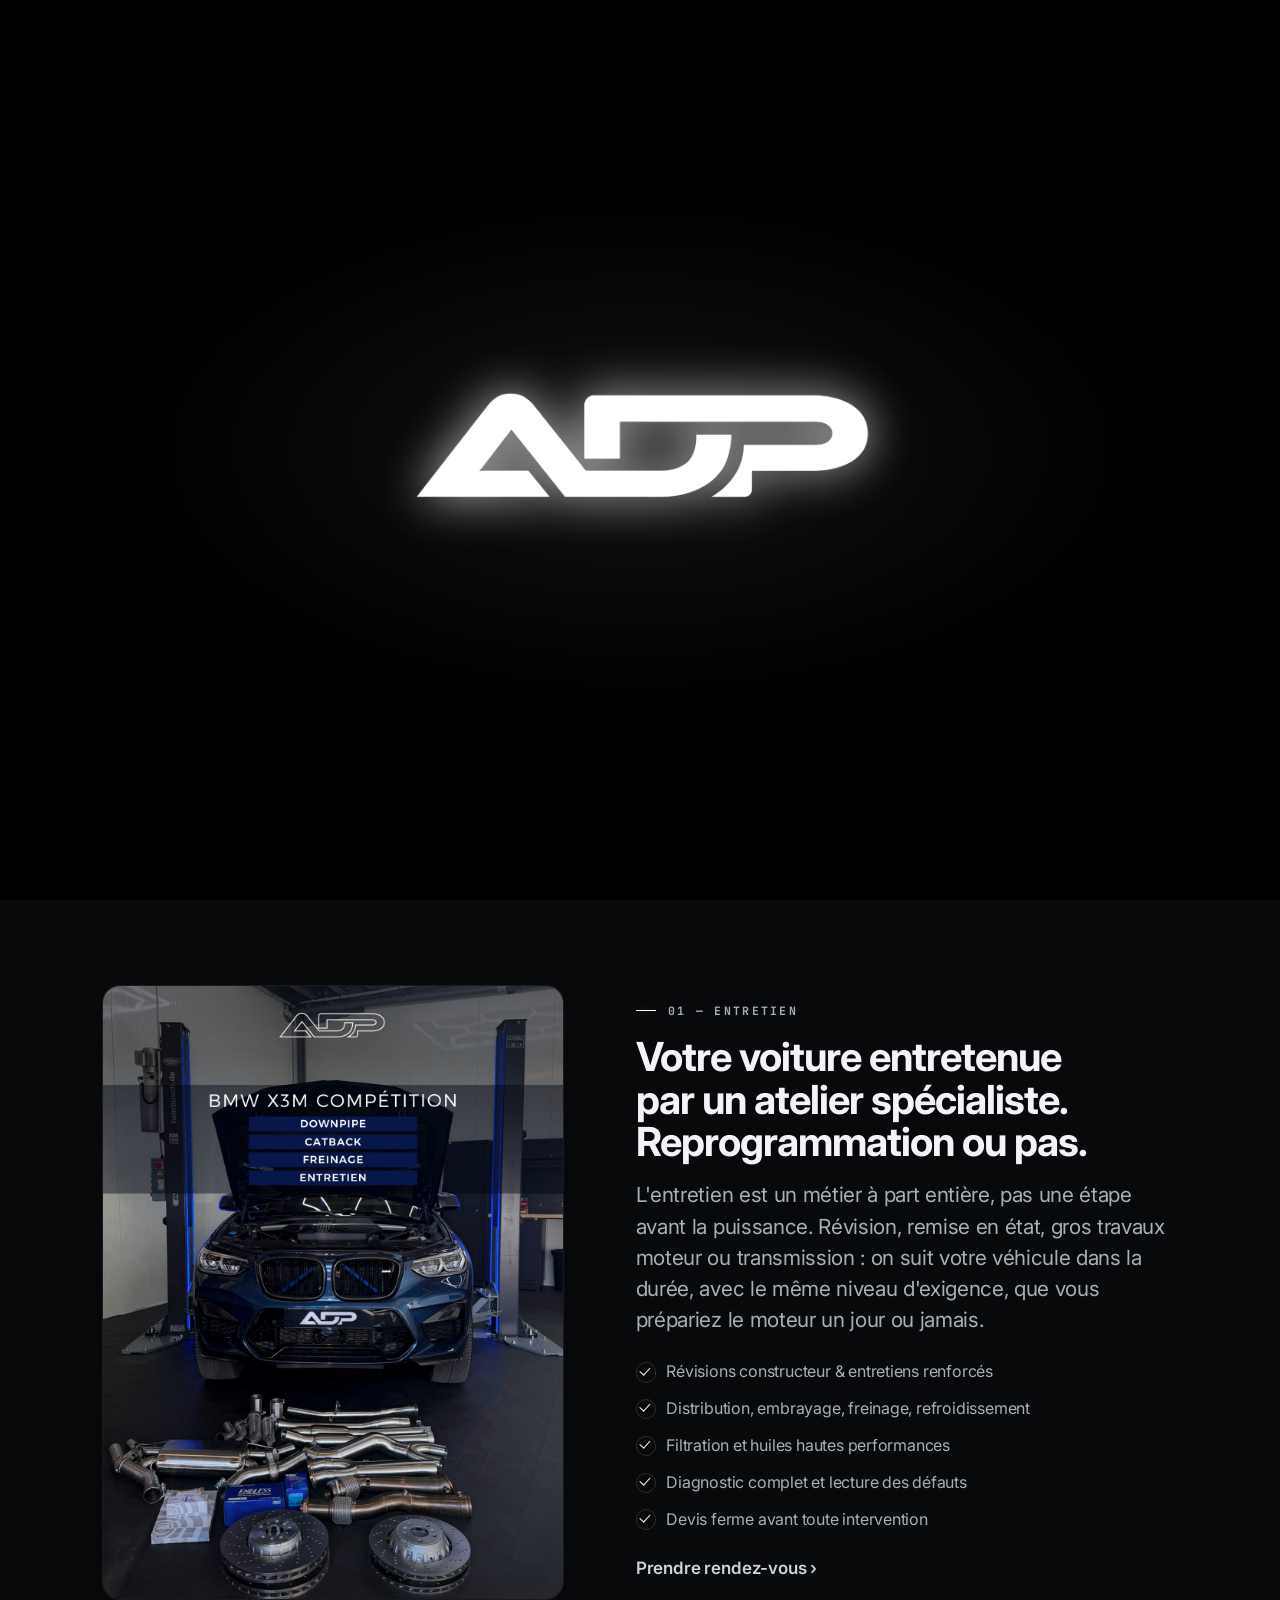
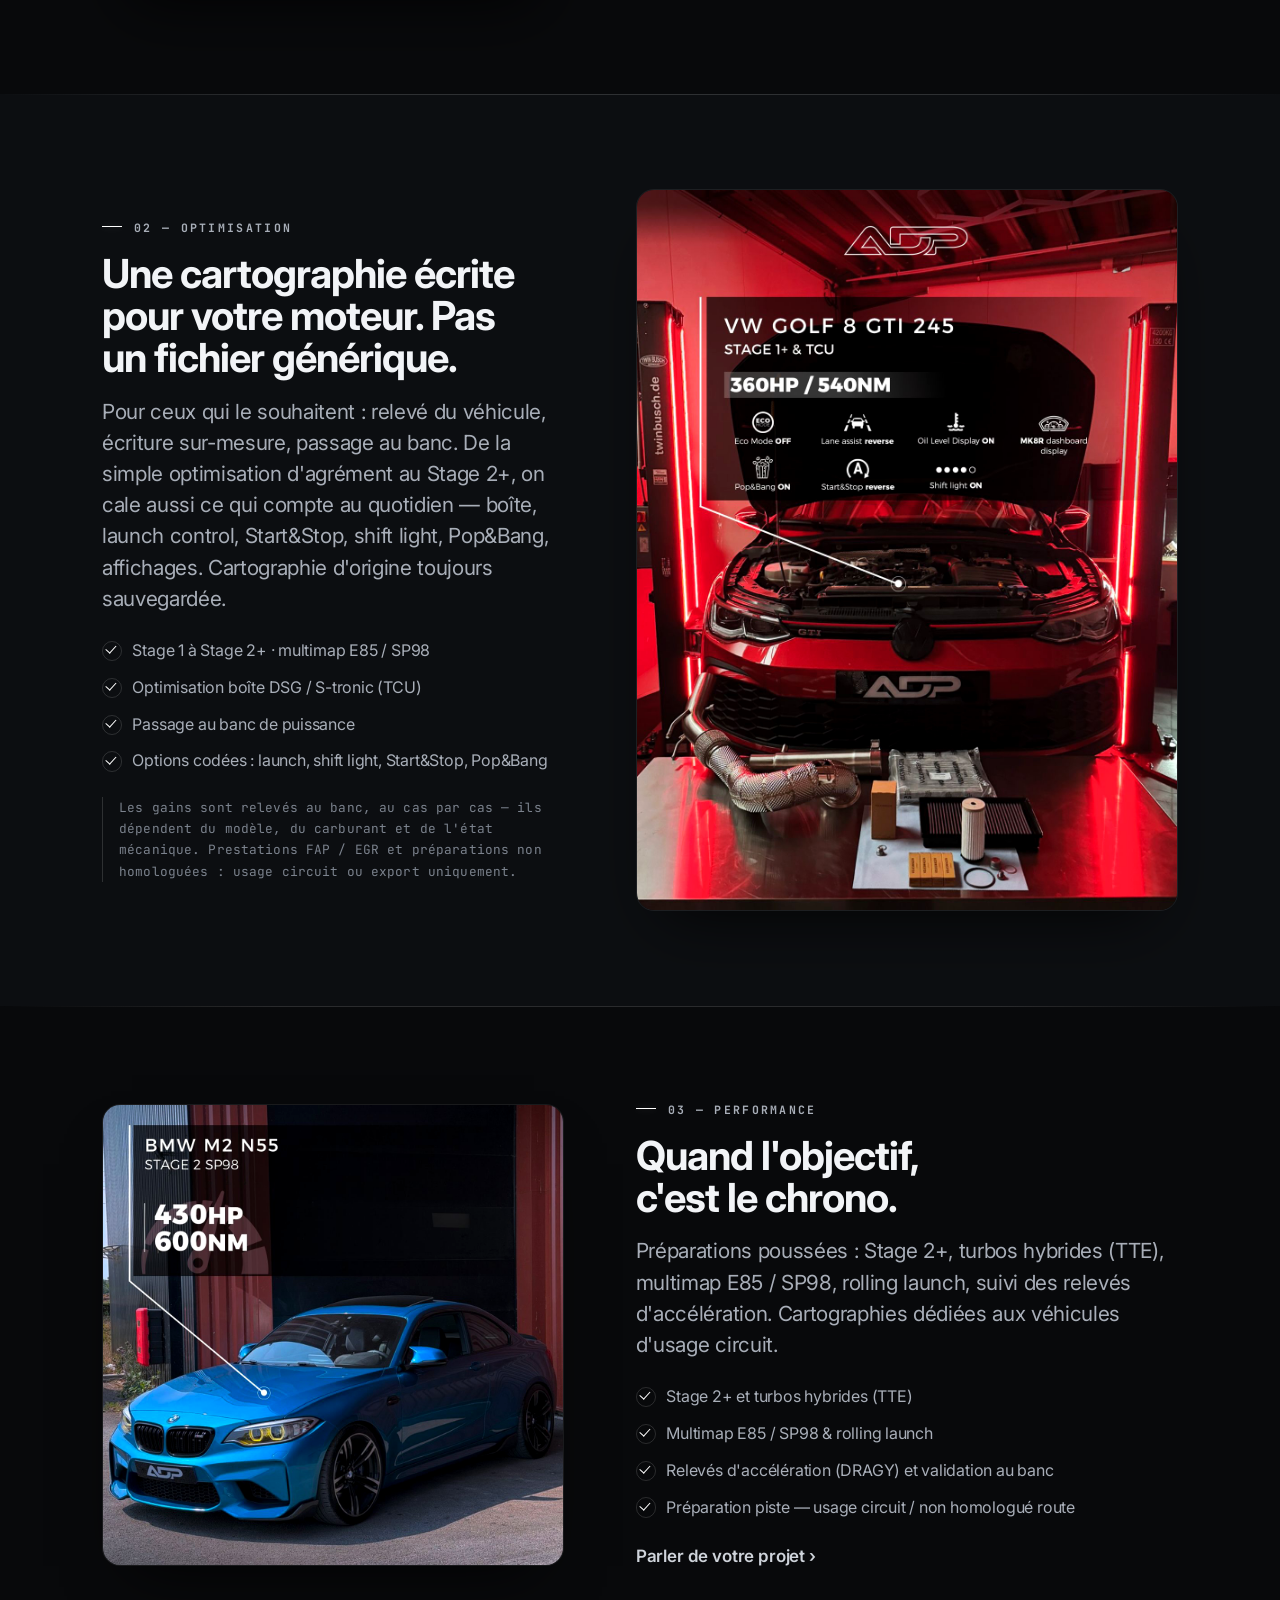
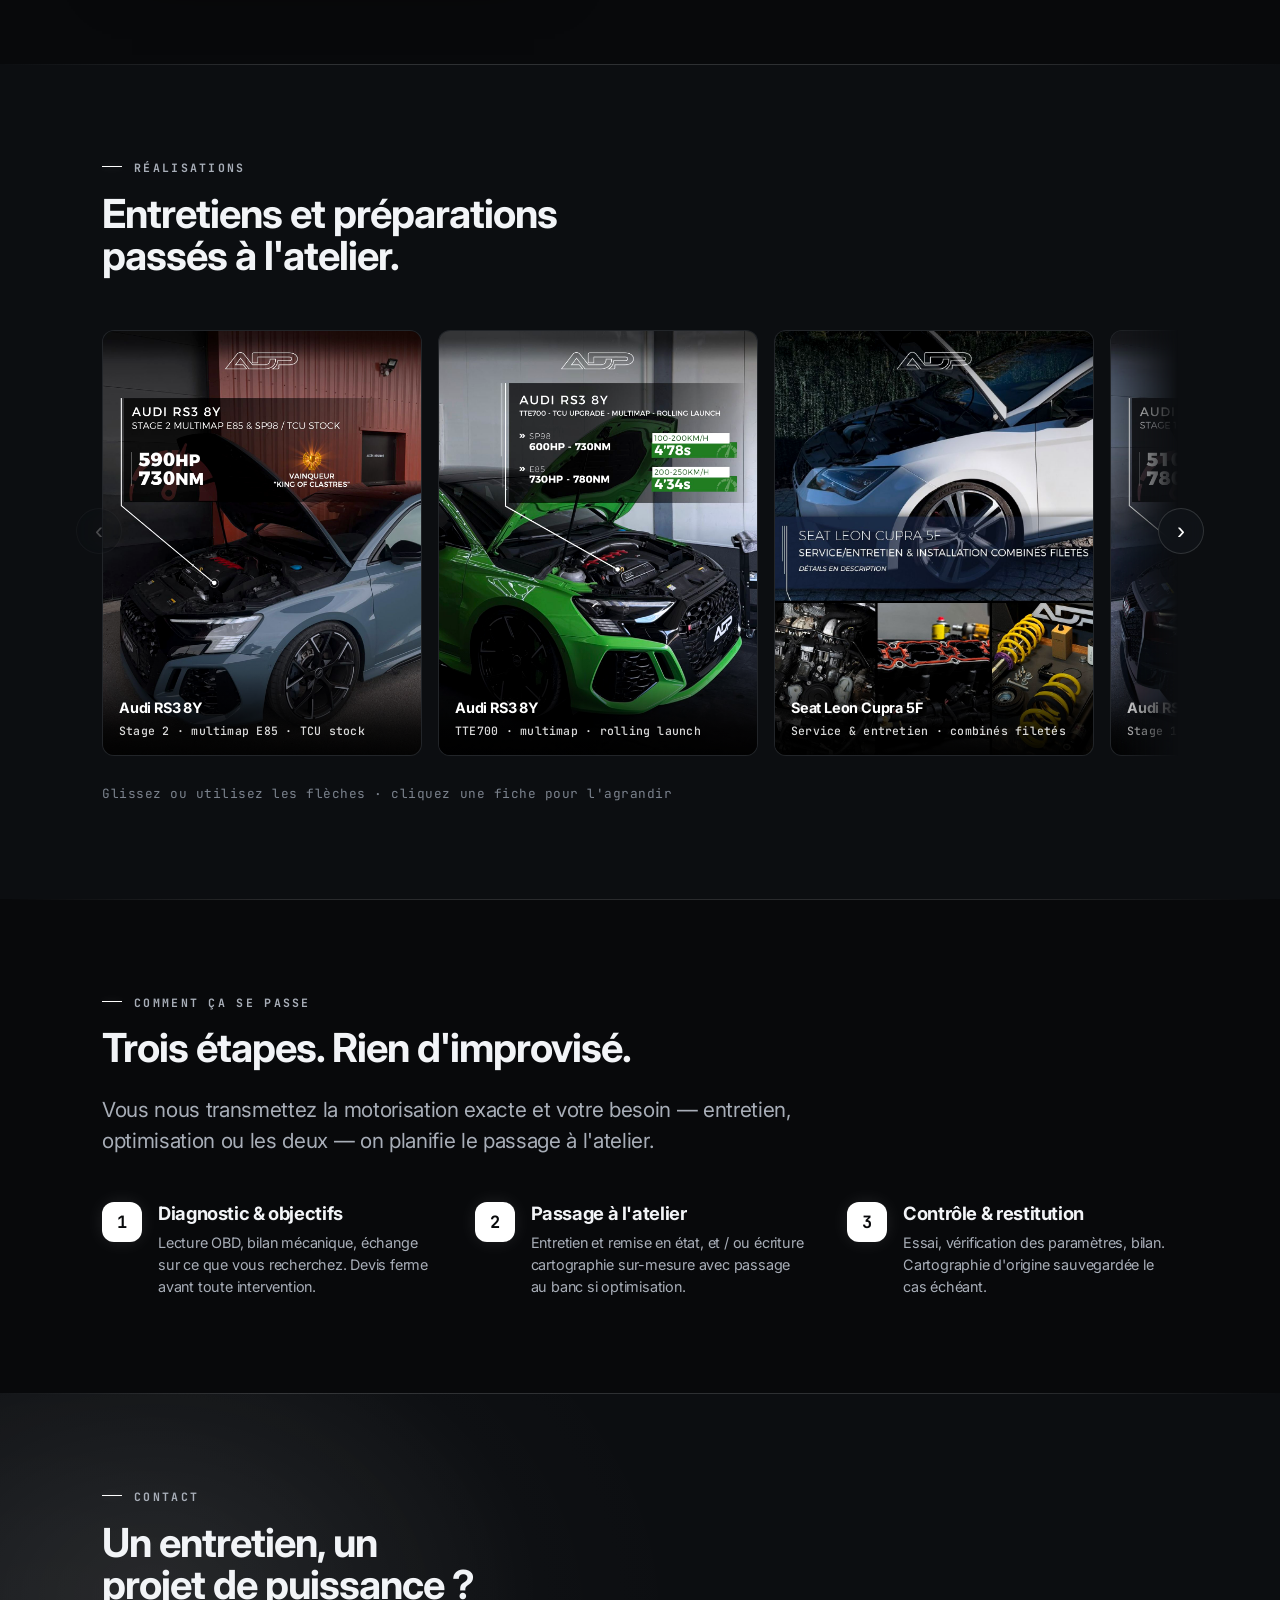
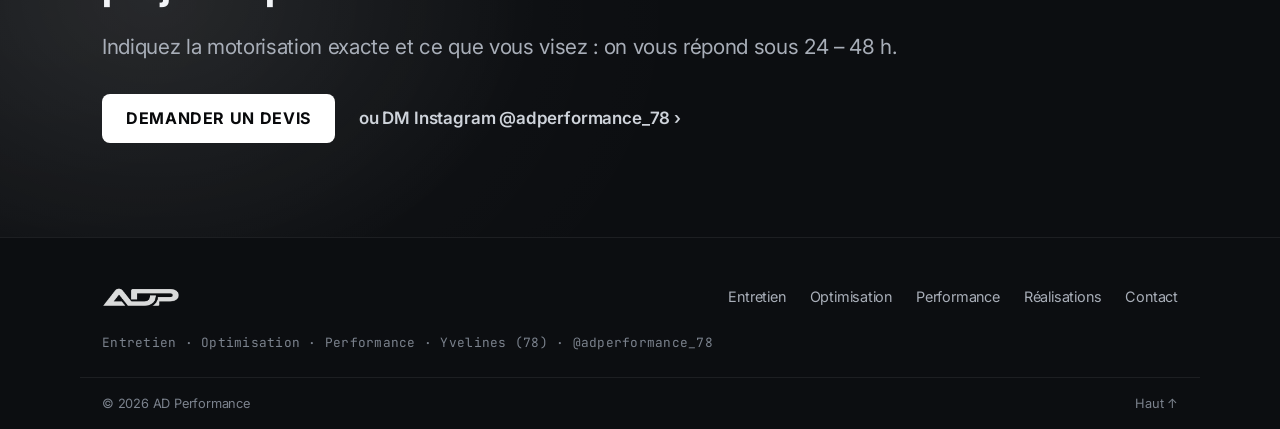
==== commit 58637b99: "Passe UI : système de design + grammaire de lumière Refonte de la couche de tokens, sans toucher à l" ====
--- a/index.html
+++ b/index.html
@@ -23,7 +23,7 @@
 <link rel="preconnect" href="https://fonts.googleapis.com" />
 <link rel="preconnect" href="https://fonts.gstatic.com" crossorigin />
 <link href="https://fonts.googleapis.com/css2?family=Inter:wght@400;500;600;700;800;900&family=JetBrains+Mono:wght@500;700&display=swap" rel="stylesheet" />
-<link rel="stylesheet" href="assets/styles.css?v=14" />
+<link rel="stylesheet" href="assets/styles.css?v=15" />
 <script>try{if(sessionStorage.getItem("adpNeon")==="1"||matchMedia("(prefers-reduced-motion: reduce)").matches)document.documentElement.classList.add("intro-done")}catch(e){}</script>
 <script type="application/ld+json">
 {
@@ -225,6 +225,6 @@
   <p class="lb-cap" id="lbCap"></p>
 </div>
 
-<script src="assets/main.js?v=14" defer></script>
+<script src="assets/main.js?v=15" defer></script>
 </body>
 </html>
--- a/assets/styles.css
+++ b/assets/styles.css
@@ -1,98 +1,231 @@
-/* ===================== Tokens (noir & blanc) ===================== */
+/* =============================================================
+   AD PERFORMANCE — feuille de styles
+   Noir & blanc. Une seule source de lumière : le néon.
+   ============================================================= */
+
+/* ---------- 1. Tokens ---------- */
 :root {
-  --bg: #0a0b0d;
-  --bg-alt: #101216;
-  --bg-3: #16191f;
-  --ink: #f4f6f8;
-  --ink-2: #9aa0aa;
-  --ink-3: #636975;
-  --hair: rgba(255, 255, 255, .08);
-  --hair-2: rgba(255, 255, 255, .18);
-  --sec: #0a0b0d;
-  --sec-2: #0e1013;
+  /* Surfaces — échelle d'élévation (du plus profond au plus proche) */
+  --s-0: #08090b;   /* fond de page */
+  --s-1: #0c0e11;   /* section alternée */
+  --s-2: #111419;   /* carte posée */
+  --s-3: #171b21;   /* carte survolée, champ actif */
+
+  /* Encre — contrastes vérifiés sur --s-0 */
+  --ink:   #f2f4f7;  /* 17.4:1 */
+  --ink-2: #a8aeb8;  /*  8.6:1 — texte secondaire */
+  --ink-3: #7b828d;  /*  5.2:1 — mentions, méta (AA) */
+
+  /* Traits */
+  --line:   rgba(255, 255, 255, .07);
+  --line-2: rgba(255, 255, 255, .14);
+  --line-3: rgba(255, 255, 255, .28);
+
+  /* Lumière — le blanc n'est pas une couleur ici, c'est une lampe */
+  --lum:      rgba(255, 255, 255, .10);
+  --lum-soft: rgba(255, 255, 255, .045);
+  --lum-hard: rgba(255, 255, 255, .22);
+
+  /* Accent (= lumière pure) */
   --accent: #ffffff;
-  --accent-2: #c9ced6;
-  --accent-ink: #0a0b0d;
-  --accent-glow: rgba(255, 255, 255, .12);
-  --wrap: 1120px;
-  --narrow: 720px;
+  --accent-2: #ced3da;
+  --accent-ink: #08090b;
+
+  /* Espacement — échelle 4px */
+  --sp-1: .25rem;  --sp-2: .5rem;   --sp-3: .75rem;  --sp-4: 1rem;
+  --sp-5: 1.5rem;  --sp-6: 2rem;    --sp-7: 3rem;    --sp-8: 4rem;
+  --sp-section: clamp(3.5rem, 2.4rem + 4.4vw, 6.5rem);
+  --gutter: 22px;
+
+  /* Typo */
   --font: "Inter", -apple-system, BlinkMacSystemFont, "Segoe UI", Roboto, "Helvetica Neue", Arial, sans-serif;
   --mono: "JetBrains Mono", "SFMono-Regular", ui-monospace, "Menlo", "Consolas", monospace;
-  --ease: cubic-bezier(.28, .11, .32, 1);
-  --r: 22px;
-}
+  --fs-micro: .72rem;   /* eyebrow, tags mono capitales */
+  --fs-mini:  .8rem;    /* méta, indices */
+  --fs-sm:    .9rem;    /* nav, labels, légendes */
+  --fs-body:  1rem;
+  --fs-lead:  clamp(1.05rem, 1rem + .5vw, 1.3rem);
+  --h3: 1.15rem;
+  --h2: clamp(1.75rem, 1.2rem + 2.1vw, 2.5rem);
+  --h1: clamp(2.5rem, 1.4rem + 4.6vw, 4.7rem);
+
+  /* Rayons */
+  --r-sm: 8px; --r-md: 12px; --r-lg: 18px; --r-pill: 999px;
+  --r: var(--r-lg);              /* alias hérité */
+
+  /* Mouvement */
+  --t-fast: .16s;
+  --t-mid:  .28s;
+  --t-slow: .55s;
+  --ease:    cubic-bezier(.22, .61, .36, 1);   /* sortie douce — UI */
+  --ease-io: cubic-bezier(.65, .05, .36, 1);   /* in-out — transformations */
+
+  /* Largeurs */
+  --wrap: 1120px;
+  --narrow: 760px;
+  --measure: 62ch;
+}
+
+/* ---------- 2. Socle ---------- */
 * { box-sizing: border-box; }
-html { -webkit-text-size-adjust: 100%; scroll-behavior: smooth; scroll-padding-top: 80px; color-scheme: dark; }
-@media (prefers-reduced-motion: reduce) { html { scroll-behavior: auto; } }
+
+html {
+  -webkit-text-size-adjust: 100%;
+  scroll-behavior: smooth;
+  scroll-padding-top: 88px;
+  color-scheme: dark;
+  background: var(--s-0);
+}
+
 body {
-  margin: 0; background: var(--bg); color: var(--ink);
-  font-family: var(--font); font-size: 17px; line-height: 1.55;
-  letter-spacing: -.012em; -webkit-font-smoothing: antialiased; text-rendering: optimizeLegibility;
+  margin: 0;
+  background: var(--s-0);
+  color: var(--ink);
+  font-family: var(--font);
+  font-size: 17px;
+  line-height: 1.55;
+  letter-spacing: -.012em;
+  -webkit-font-smoothing: antialiased;
+  text-rendering: optimizeLegibility;
   overflow-x: hidden;
 }
+
+/* Grain — casse le banding des dégradés en quasi-noir */
+body::after {
+  content: "";
+  position: fixed; inset: 0; z-index: 200;
+  pointer-events: none; opacity: .038;
+  background-image: url("data:image/svg+xml,%3Csvg xmlns='http://www.w3.org/2000/svg' width='160' height='160'%3E%3Cfilter id='n'%3E%3CfeTurbulence type='fractalNoise' baseFrequency='.8' numOctaves='3' stitchTiles='stitch'/%3E%3C/filter%3E%3Crect width='100%25' height='100%25' filter='url(%23n)'/%3E%3C/svg%3E");
+}
+
 img, svg, iframe { display: block; max-width: 100%; }
 a { color: inherit; text-decoration: none; }
-h1, h2, h3 { margin: 0; font-weight: 700; letter-spacing: -.03em; line-height: 1.05; }
-h1 { font-size: clamp(2.7rem, 1.5rem + 4.6vw, 5rem); font-weight: 800; }
-h2 { font-size: clamp(1.7rem, 1.15rem + 2.2vw, 2.55rem); letter-spacing: -.025em; }
-h3 { font-size: 1.15rem; letter-spacing: -.02em; }
 p { margin: 0; }
 
-.skip-link { position: absolute; left: 12px; top: -60px; z-index: 700; background: var(--accent); color: var(--accent-ink); padding: 10px 16px; border-radius: 10px; font-weight: 700; transition: top .2s var(--ease); }
+h1, h2, h3 { margin: 0; font-weight: 700; letter-spacing: -.03em; line-height: 1.06; text-wrap: balance; }
+h2 { font-size: var(--h2); letter-spacing: -.025em; }
+h3 { font-size: var(--h3); letter-spacing: -.02em; }
+
+.skip-link {
+  position: absolute; left: 12px; top: -60px; z-index: 700;
+  background: var(--accent); color: var(--accent-ink);
+  padding: var(--sp-3) var(--sp-4); border-radius: var(--r-sm);
+  font-weight: 700; transition: top var(--t-fast) var(--ease);
+}
 .skip-link:focus { top: 12px; }
-:focus-visible { outline: 2px solid var(--accent); outline-offset: 3px; border-radius: 6px; }
-
-.eyebrow { font-family: var(--mono); font-size: .72rem; font-weight: 700; letter-spacing: .2em; text-transform: uppercase; color: var(--ink-2); margin: 0 0 1rem; }
-.eyebrow::before { content: ""; display: inline-block; width: 20px; height: 2px; background: var(--accent); vertical-align: middle; margin-right: .7rem; transform: translateY(-2px); }
-.big-p { font-size: clamp(1.05rem, 1rem + .5vw, 1.35rem); line-height: 1.46; color: var(--ink-2); letter-spacing: -.016em; }
-.narrow { max-width: var(--wrap); margin: 0 auto; padding-inline: 22px; }
+
+/* Focus : anneau lumineux qui épouse le rayon de l'élément */
+:focus-visible {
+  outline: 2px solid var(--accent);
+  outline-offset: 2px;
+}
+
+/* ---------- 3. Primitives de texte ---------- */
+.eyebrow {
+  font-family: var(--mono); font-size: var(--fs-micro); font-weight: 700;
+  letter-spacing: .2em; text-transform: uppercase; color: var(--ink-2);
+  margin: 0 0 var(--sp-4);
+}
+.eyebrow::before {
+  content: ""; display: inline-block; width: 20px; height: 1px;
+  background: var(--accent); box-shadow: 0 0 8px var(--lum-hard);
+  vertical-align: middle; margin-right: var(--sp-3); transform: translateY(-2px);
+}
+
+.big-p {
+  font-size: var(--fs-lead); line-height: 1.5; color: var(--ink-2);
+  letter-spacing: -.016em; max-width: var(--measure);
+}
+
+.disclaim {
+  font-family: var(--mono); font-size: var(--fs-mini); line-height: 1.65;
+  color: var(--ink-3); letter-spacing: .01em; max-width: 60ch;
+  padding-left: var(--sp-4); border-left: 1px solid var(--line-2);
+}
+
+.narrow { max-width: var(--wrap); margin: 0 auto; padding-inline: var(--gutter); }
 .narrow h2 { max-width: 22ch; }
-.narrow .big-p { margin: 1.2rem 0 0; max-width: 54ch; }
-.disclaim { font-family: var(--mono); font-size: .74rem; line-height: 1.6; color: var(--ink-3); letter-spacing: .01em; max-width: 64ch; }
-
-.lk { color: var(--accent-2); font-weight: 600; letter-spacing: -.01em; }
-.lk:hover { color: var(--ink); text-decoration: underline; text-underline-offset: 3px; }
+.narrow .big-p { margin-top: var(--sp-5); }
+
+/* ---------- 4. Actions ---------- */
+.lk {
+  color: var(--accent-2); font-weight: 600; letter-spacing: -.01em;
+  transition: color var(--t-fast) var(--ease);
+}
+.lk:hover { color: var(--ink); text-decoration: underline; text-underline-offset: 4px; text-decoration-thickness: 1px; }
+
 .btn {
   display: inline-flex; align-items: center; justify-content: center;
-  padding: .82rem 1.5rem; border-radius: 10px; font: inherit; font-weight: 700; font-size: 1rem;
+  min-height: 46px; padding: var(--sp-3) var(--sp-5);
+  border-radius: var(--r-sm); border: 0; cursor: pointer;
+  font: inherit; font-weight: 700; font-size: var(--fs-body);
   letter-spacing: .04em; text-transform: uppercase;
-  background: var(--accent); color: var(--accent-ink); border: 0; cursor: pointer;
-  transition: transform .16s var(--ease), background .16s var(--ease);
-}
-.btn:hover { background: var(--accent-2); }
-.btn:active { transform: scale(.98); }
-
-/* ===================== Header (barre → îlot flottant) ===================== */
-.hd { position: sticky; top: 0; z-index: 100; padding-top: 0; background: linear-gradient(180deg, rgba(10, 11, 13, .92), rgba(10, 11, 13, 0)); transition: background .3s var(--ease), padding-top .32s var(--ease); }
-.hd.stuck { background: transparent; padding-top: 16px; }
+  background: var(--accent); color: var(--accent-ink);
+  box-shadow: 0 0 0 0 var(--lum);
+  transition: background var(--t-fast) var(--ease),
+              box-shadow var(--t-mid) var(--ease),
+              transform var(--t-fast) var(--ease);
+}
+.btn:hover { background: var(--accent-2); box-shadow: 0 0 28px -4px var(--lum-hard); }
+.btn:active { transform: translateY(1px); }
+
+/* ---------- 5. Header (barre → îlot flottant) ---------- */
+.hd {
+  position: sticky; top: 0; z-index: 100; padding-top: 0;
+  background: linear-gradient(180deg, rgba(8, 9, 11, .92), rgba(8, 9, 11, 0));
+  transition: background var(--t-mid) var(--ease), padding-top var(--t-mid) var(--ease);
+}
+.hd.stuck { background: transparent; padding-top: 14px; }
 .hd-in {
-  max-width: var(--wrap); margin: 0 auto; padding: 0 22px; height: 64px;
-  display: flex; align-items: center; justify-content: space-between; gap: 1.5rem;
+  max-width: var(--wrap); margin: 0 auto; padding: 0 var(--gutter); height: 64px;
+  display: flex; align-items: center; justify-content: space-between; gap: var(--sp-5);
   border: 1px solid transparent; border-radius: 0;
-  transition: max-width .42s var(--ease), height .3s var(--ease),
-    padding .3s var(--ease), background .3s var(--ease), border-color .3s var(--ease),
-    border-radius .42s var(--ease), box-shadow .3s var(--ease);
+  transition: max-width var(--t-slow) var(--ease-io), height var(--t-mid) var(--ease),
+              padding var(--t-mid) var(--ease), background var(--t-mid) var(--ease),
+              border-color var(--t-mid) var(--ease), border-radius var(--t-slow) var(--ease-io),
+              box-shadow var(--t-mid) var(--ease);
 }
 .hd.stuck .hd-in {
-  max-width: min(960px, calc(100% - 28px));
-  height: 54px; padding: 0 12px 0 20px;
-  background: rgba(17, 19, 24, .72); backdrop-filter: saturate(160%) blur(22px);
-  border-color: var(--hair-2); border-radius: 100px;
-  box-shadow: 0 16px 38px -16px rgba(0, 0, 0, .7);
+  max-width: min(940px, calc(100% - 28px));
+  height: 54px; padding: 0 10px 0 20px;
+  background: rgba(17, 20, 25, .72);
+  backdrop-filter: saturate(160%) blur(22px);
+  -webkit-backdrop-filter: saturate(160%) blur(22px);
+  border-color: var(--line-2); border-radius: var(--r-pill);
+  box-shadow: 0 18px 40px -18px rgba(0, 0, 0, .8), inset 0 1px 0 var(--lum-soft);
 }
 .hd-logo { display: block; line-height: 0; }
 .hd-logo img { height: 26px; width: auto; }
-.nav { display: flex; align-items: center; gap: 2rem; }
-.nav > a { font-size: .85rem; font-weight: 500; color: var(--ink-2); transition: color .15s var(--ease); }
+
+.nav { display: flex; align-items: center; gap: var(--sp-6); }
+.nav > a {
+  font-size: var(--fs-sm); font-weight: 500; color: var(--ink-2);
+  transition: color var(--t-fast) var(--ease);
+}
 .nav > a:hover { color: var(--ink); }
-.nav-cta { padding: .42rem 1.05rem; background: var(--accent); color: var(--accent-ink) !important; border-radius: 8px; font-weight: 700; text-transform: uppercase; letter-spacing: .05em; font-size: .78rem !important; }
-.nav-cta:hover { background: var(--accent-2); }
-.burger { display: none; width: 40px; height: 40px; border: 1px solid var(--hair-2); border-radius: 10px; background: transparent; cursor: pointer; padding: 0; }
-.burger span { display: block; width: 17px; height: 1.5px; background: var(--ink); margin: 3px auto; transition: transform .25s var(--ease), opacity .2s var(--ease); }
+.nav-cta {
+  padding: .48rem 1.1rem; border-radius: var(--r-sm);
+  background: var(--accent); color: var(--accent-ink) !important;
+  font-weight: 700; text-transform: uppercase; letter-spacing: .05em;
+  font-size: var(--fs-micro) !important;
+  transition: background var(--t-fast) var(--ease), box-shadow var(--t-mid) var(--ease);
+}
+.nav-cta:hover { background: var(--accent-2); box-shadow: 0 0 22px -4px var(--lum-hard); }
+
+.burger {
+  display: none; width: 44px; height: 44px; padding: 0; cursor: pointer;
+  border: 1px solid var(--line-2); border-radius: var(--r-md); background: transparent;
+  transition: border-color var(--t-fast) var(--ease);
+}
+.burger:hover { border-color: var(--line-3); }
+.burger span {
+  display: block; width: 17px; height: 1.5px; background: var(--ink); margin: 3px auto;
+  transition: transform var(--t-mid) var(--ease), opacity var(--t-fast) var(--ease);
+}
 .burger[aria-expanded="true"] span:nth-child(1) { transform: translateY(2.3px) rotate(45deg); }
 .burger[aria-expanded="true"] span:nth-child(2) { transform: translateY(-2.3px) rotate(-45deg); }
 
-/* ===================== Hero ===================== */
+/* ---------- 6. Hero ---------- */
 .hero {
   position: relative; overflow: hidden; isolation: isolate;
   min-height: min(90vh, 780px);
@@ -109,16 +242,19 @@
   content: ""; position: absolute; inset: 0; z-index: -1; pointer-events: none;
   background:
     linear-gradient(to right, rgba(8,9,11,.93) 0%, rgba(8,9,11,.62) 32%, rgba(8,9,11,.08) 64%, rgba(8,9,11,0) 100%),
-    linear-gradient(to top, var(--bg) 0%, rgba(8,9,11,.88) 15%, rgba(8,9,11,.22) 44%, rgba(8,9,11,.1) 70%, rgba(8,9,11,.42) 100%);
+    linear-gradient(to top, var(--s-0) 0%, rgba(8,9,11,.88) 15%, rgba(8,9,11,.22) 44%, rgba(8,9,11,.1) 70%, rgba(8,9,11,.42) 100%);
 }
 .hero-text {
   position: relative; z-index: 1;
   width: 100%; max-width: var(--wrap); margin: 0 auto;
-  padding: clamp(3rem, 2rem + 6vw, 6rem) 22px clamp(2.6rem, 1.8rem + 4vw, 4.4rem);
-}
+  padding: clamp(3rem, 2rem + 6vw, 6rem) var(--gutter) clamp(2.6rem, 1.8rem + 4vw, 4.4rem);
+}
+.hero .eyebrow { color: var(--ink-2); }
 .hero .eyebrow::before { display: none; }
-.hero .eyebrow { color: var(--ink-2); }
-.hero h1 { position: relative; max-width: 15ch; font-size: clamp(2.5rem, 1.4rem + 4.6vw, 4.7rem); letter-spacing: -.04em; text-wrap: balance; text-transform: uppercase; }
+.hero h1 {
+  position: relative; max-width: 15ch; font-size: var(--h1);
+  letter-spacing: -.04em; text-transform: uppercase;
+}
 @supports ((-webkit-background-clip: text) or (background-clip: text)) {
   .hero h1.shine {
     background-image: linear-gradient(100deg, var(--ink) 42%, #ffffff 50%, var(--ink) 60%);
@@ -129,174 +265,321 @@
   }
 }
 @keyframes shine { to { background-position: -40% 0; } }
-.hero-sub { margin: 1.1rem 0 0; max-width: 44ch; font-size: clamp(1.05rem, 1rem + .45vw, 1.28rem); font-weight: 500; color: var(--ink); opacity: .92; letter-spacing: -.02em; line-height: 1.45; text-shadow: 0 1px 20px rgba(0,0,0,.5); }
-.hero-links { margin-top: 1.5rem; display: flex; gap: 1.4rem; justify-content: flex-start; align-items: center; flex-wrap: wrap; font-size: 1rem; }
-
-/* ===================== Bandeau marques ===================== */
-.marques { border-top: 1px solid var(--hair); border-bottom: 1px solid var(--hair); background: var(--sec-2); overflow: hidden; }
-.marque-wrap { display: flex; overflow: hidden; -webkit-mask-image: linear-gradient(90deg, transparent, #000 12%, #000 88%, transparent); mask-image: linear-gradient(90deg, transparent, #000 12%, #000 88%, transparent); }
-.marque-track { display: flex; flex: none; align-items: center; gap: 3.2rem; padding: .95rem 1.6rem; white-space: nowrap; animation: marqueeScroll 28s linear infinite; }
-.marque-track span { font-family: var(--mono); font-size: .8rem; font-weight: 700; letter-spacing: .22em; text-transform: uppercase; color: var(--ink-3); }
-.marque-track span::after { content: "·"; margin-left: 3.2rem; color: var(--ink-2); }
+
+.hero-sub {
+  margin: var(--sp-4) 0 0; max-width: 44ch;
+  font-size: clamp(1.05rem, 1rem + .45vw, 1.28rem); font-weight: 500;
+  color: var(--ink); opacity: .92; letter-spacing: -.02em; line-height: 1.45;
+  text-shadow: 0 1px 20px rgba(0, 0, 0, .5);
+}
+.hero-links {
+  margin-top: var(--sp-5); display: flex; gap: var(--sp-5);
+  justify-content: flex-start; align-items: center; flex-wrap: wrap;
+  font-size: var(--fs-body);
+}
+
+/* ---------- 7. Bandeau marques ---------- */
+.marques {
+  position: relative; background: var(--s-1); overflow: hidden;
+  border-top: 1px solid var(--line); border-bottom: 1px solid var(--line);
+}
+.marque-wrap {
+  display: flex; overflow: hidden;
+  -webkit-mask-image: linear-gradient(90deg, transparent, #000 12%, #000 88%, transparent);
+  mask-image: linear-gradient(90deg, transparent, #000 12%, #000 88%, transparent);
+}
+.marque-track {
+  display: flex; flex: none; align-items: center; gap: var(--sp-7);
+  padding: var(--sp-3) var(--sp-5); white-space: nowrap;
+  animation: marqueeScroll 34s linear infinite;
+}
+.marque-track span {
+  font-family: var(--mono); font-size: var(--fs-mini); font-weight: 700;
+  letter-spacing: .22em; text-transform: uppercase; color: var(--ink-3);
+}
+.marque-track span::after { content: "·"; margin-left: var(--sp-7); color: var(--line-3); }
 .marque-wrap:hover .marque-track { animation-play-state: paused; }
 @keyframes marqueeScroll { to { transform: translateX(-50%); } }
-@media (prefers-reduced-motion: reduce) {
-  .marque-track { animation: none; }
-  .marque-wrap { overflow-x: auto; scrollbar-width: none; }
-  .marque-wrap::-webkit-scrollbar { display: none; }
-}
-
-/* ===================== Sections base ===================== */
-.axis, .gallery, .sinistre, .cta {
-  padding: clamp(3.6rem, 2.6rem + 4vw, 6rem) 0;
-  border-top: 1px solid var(--hair);
-}
-.marques + .axis { border-top: 0; }
-.gallery { background: var(--sec-2); }
-.axis--alt { background: var(--sec-2); }
-.cta { background: var(--sec-2); }
-
-/* ---- Axe : image + texte ---- */
-.axis-inner { max-width: var(--wrap); margin: 0 auto; padding: 0 22px; display: grid; grid-template-columns: 1fr 1fr; gap: clamp(2rem, 1rem + 5vw, 4.5rem); align-items: center; }
+
+/* ---------- 8. Sections : rythme + arête lumineuse ---------- */
+.axis, .gallery, .sinistre, .cta, .contact {
+  position: relative;
+  padding: var(--sp-section) 0;
+}
+/* le filet du haut n'est pas plat : il s'allume au centre */
+.axis::before, .gallery::before, .sinistre::before, .cta::before, .contact::before {
+  content: ""; position: absolute; inset: 0 0 auto; height: 1px; pointer-events: none;
+  background: linear-gradient(90deg, transparent, var(--line-2) 22%, var(--line-2) 78%, transparent);
+}
+.marques + .axis::before { display: none; }
+
+.gallery, .axis--alt, .cta { background: var(--s-1); }
+
+/* ---------- 9. Axe : image + texte ---------- */
+.axis-inner {
+  max-width: var(--wrap); margin: 0 auto; padding: 0 var(--gutter);
+  display: grid; grid-template-columns: .92fr 1.08fr;
+  gap: clamp(2rem, 1rem + 5vw, 4.5rem); align-items: center;
+}
 .axis-inner.flip .axis-media { order: 2; }
-.axis-media { margin: 0; }
-.axis-media img { width: 100%; height: auto; display: block; border-radius: var(--r); border: 1px solid var(--hair); filter: contrast(1.03) saturate(1.06); }
-.axis-copy { max-width: none; }
-.axis-copy h2 { margin: .2rem 0 1.1rem; max-width: 22ch; }
+.axis-media { margin: 0; position: relative; }
+.axis-media img {
+  width: 100%; height: auto; display: block;
+  border-radius: var(--r-lg); border: 1px solid var(--line);
+  filter: contrast(1.03) saturate(1.06);
+  box-shadow: 0 30px 60px -30px rgba(0, 0, 0, .9);
+}
+.axis-copy h2 { margin: var(--sp-1) 0 var(--sp-4); max-width: 22ch; }
 .axis-copy .big-p { max-width: 50ch; }
-.ticks { list-style: none; padding: 0; margin: 1.6rem 0; display: grid; gap: .6rem; }
-.ticks li { position: relative; padding-left: 1.9rem; color: var(--ink-2); }
-.ticks li::before { content: ""; position: absolute; left: 0; top: .16em; width: 1.15rem; height: 1.15rem; border-radius: 50%; border: 1px solid var(--hair-2); }
-.ticks li::after { content: ""; position: absolute; left: .4rem; top: .3em; width: .3rem; height: .55rem; border: solid var(--accent); border-width: 0 2px 2px 0; transform: rotate(42deg); }
-
-/* ---- Stages / gains (dans Optimisation) ---- */
-.stage-grid { list-style: none; margin: clamp(2.2rem, 1.6rem + 2vw, 3.2rem) 0 1.4rem; padding: 0; display: grid; grid-template-columns: repeat(3, 1fr); gap: 14px; }
-.stage {
-  position: relative; overflow: hidden;
-  background: var(--bg-alt); border: 1px solid var(--hair); border-radius: 16px;
-  padding: 1.7rem 1.6rem 1.8rem;
-  transition: border-color .25s var(--ease), background .25s var(--ease), transform .25s var(--ease);
-}
-.stage::before { content: ""; position: absolute; left: 0; top: 0; bottom: 0; width: 3px; background: var(--accent); transform: scaleY(0); transform-origin: top; transition: transform .35s var(--ease); }
-.stage:hover { border-color: var(--hair-2); background: var(--bg-3); transform: translateY(-2px); }
-.stage:hover::before { transform: scaleY(1); }
-.stage-tag { font-family: var(--mono); font-size: .72rem; font-weight: 700; letter-spacing: .18em; text-transform: uppercase; color: var(--ink-3); }
-.stage h3 { margin: .5rem 0 1rem; }
-.stage-rows { display: grid; gap: .55rem; }
-.stage-row { display: flex; align-items: baseline; justify-content: space-between; gap: 1rem; border-top: 1px solid var(--hair); padding-top: .55rem; }
-.stage-row:first-child { border-top: 0; padding-top: 0; }
-.stage-row .lbl { font-size: .86rem; color: var(--ink-2); }
-.stat-num, .stat-val { font-family: var(--mono); font-weight: 700; font-size: 1.5rem; letter-spacing: -.02em; color: var(--ink); font-variant-numeric: tabular-nums; white-space: nowrap; }
-.stat-num::before { content: "+"; color: var(--ink-3); margin-right: .04em; }
-.stat-num .u, .stat-val .u { font-size: .8rem; color: var(--ink-3); margin-left: .22rem; }
-
-/* ---- Réalisations : fiches (photos) + lightbox ---- */
-.gallery-head { max-width: var(--wrap); margin: 0 auto clamp(1.8rem, 1.4rem + 2vw, 2.8rem); padding: 0 22px; }
-.gallery-head h2 { max-width: 26ch; }
-.gallery-slider { position: relative; max-width: var(--wrap); margin: 0 auto; padding: 0 22px; }
-.gwrap { overflow-x: auto; scroll-snap-type: x mandatory; -webkit-overflow-scrolling: touch; scrollbar-width: none; }
+
+.ticks { list-style: none; padding: 0; margin: var(--sp-5) 0; display: grid; gap: var(--sp-3); }
+.ticks li { position: relative; padding-left: 1.9rem; color: var(--ink-2); font-size: var(--fs-body); }
+.ticks li::before {
+  content: ""; position: absolute; left: 0; top: .18em;
+  width: 1.15rem; height: 1.15rem; border-radius: 50%;
+  border: 1px solid var(--line-2);
+}
+.ticks li::after {
+  content: ""; position: absolute; left: .4rem; top: .32em;
+  width: .3rem; height: .55rem;
+  border: solid var(--accent); border-width: 0 1.5px 1.5px 0;
+  transform: rotate(42deg);
+}
+.axis-copy .disclaim { margin-top: var(--sp-5); }
+
+/* ---------- 10. Réalisations ---------- */
+.gallery-head { max-width: var(--wrap); margin: 0 auto var(--sp-7); padding: 0 var(--gutter); }
+.gallery-head h2 { max-width: 24ch; }
+.gallery-slider { position: relative; max-width: var(--wrap); margin: 0 auto; padding: 0 var(--gutter); }
+.gwrap {
+  overflow-x: auto; scroll-snap-type: x mandatory;
+  -webkit-overflow-scrolling: touch; scrollbar-width: none;
+  /* le bord droit s'estompe : signale qu'il y a la suite, au lieu de couper net */
+  -webkit-mask-image: linear-gradient(90deg, #000 0 94%, transparent 100%);
+  mask-image: linear-gradient(90deg, #000 0 94%, transparent 100%);
+}
 .gwrap::-webkit-scrollbar { display: none; }
-.gtrack { list-style: none; margin: 0; padding: 4px 0; display: flex; gap: 16px; }
-.gitem { position: relative; flex: 0 0 clamp(258px, 30vw, 320px); border-radius: 14px; overflow: hidden; background: var(--bg-3); border: 1px solid var(--hair); cursor: pointer; aspect-ratio: 3 / 4; scroll-snap-align: start; }
-.gitem img { width: 100%; height: 100%; object-fit: cover; transition: transform .5s var(--ease); filter: contrast(1.03) saturate(1.06); }
-.gitem:hover img { transform: scale(1.04); }
-.gitem::before { content: ""; position: absolute; inset: 0; z-index: 1; border-left: 3px solid var(--accent); transform: translateX(-6px); opacity: 0; transition: transform .3s var(--ease), opacity .3s var(--ease); }
-.gitem:hover::before { transform: translateX(0); opacity: 1; }
-.gitem span { position: absolute; left: 0; right: 0; bottom: 0; z-index: 2; padding: 2.6rem 1.1rem 1rem; color: #fff; font-weight: 700; font-size: .95rem; display: flex; flex-direction: column; gap: .15rem; background: linear-gradient(180deg, transparent, rgba(0, 0, 0, .88)); }
-.gitem em { font-style: normal; font-weight: 500; font-size: .76rem; font-family: var(--mono); letter-spacing: .02em; opacity: .82; }
-.gnav { position: absolute; top: calc(50% - 12px); transform: translateY(-50%); z-index: 4; width: 46px; height: 46px; display: grid; place-items: center;
-  border-radius: 999px; border: 1px solid var(--hair-2); background: rgba(16, 18, 22, .82); backdrop-filter: blur(6px);
-  color: #fff; font-size: 1.5rem; line-height: 1; cursor: pointer; transition: background .15s var(--ease), border-color .15s var(--ease), opacity .2s var(--ease); }
-.gnav:hover { background: var(--accent); border-color: var(--accent); color: var(--accent-ink); }
-.gnav:disabled { opacity: .28; cursor: default; }
+.gtrack { list-style: none; margin: 0; padding: 4px 0; display: flex; gap: var(--sp-4); }
+
+.gitem {
+  position: relative; flex: 0 0 clamp(258px, 30vw, 320px);
+  aspect-ratio: 3 / 4; scroll-snap-align: start; cursor: pointer;
+  border-radius: var(--r-md); overflow: hidden;
+  background: var(--s-2); border: 1px solid var(--line);
+  transition: border-color var(--t-mid) var(--ease), box-shadow var(--t-mid) var(--ease);
+}
+.gitem:hover, .gitem:focus-visible { border-color: var(--line-3); box-shadow: 0 0 34px -10px var(--lum-hard); }
+.gitem img {
+  width: 100%; height: 100%; object-fit: cover;
+  filter: contrast(1.03) saturate(1.06);
+  transition: transform var(--t-slow) var(--ease-io);
+}
+.gitem:hover img { transform: scale(1.045); }
+/* liseré lumineux qui glisse depuis la gauche */
+.gitem::before {
+  content: ""; position: absolute; left: 0; top: 0; bottom: 0; z-index: 1; width: 2px;
+  background: var(--accent); box-shadow: 0 0 14px var(--lum-hard);
+  transform: translateX(-4px); opacity: 0;
+  transition: transform var(--t-mid) var(--ease), opacity var(--t-mid) var(--ease);
+}
+.gitem:hover::before, .gitem:focus-visible::before { transform: translateX(0); opacity: 1; }
+.gitem span {
+  position: absolute; left: 0; right: 0; bottom: 0; z-index: 2;
+  padding: var(--sp-8) var(--sp-4) var(--sp-4);
+  display: flex; flex-direction: column; gap: 2px;
+  color: #fff; font-weight: 700; font-size: var(--fs-sm);
+  /* dégradé progressif : pas de bord franc au milieu du texte */
+  background: linear-gradient(180deg,
+    rgba(0,0,0,0) 0%, rgba(0,0,0,.18) 32%, rgba(0,0,0,.52) 58%,
+    rgba(0,0,0,.78) 78%, rgba(0,0,0,.9) 100%);
+}
+.gitem em {
+  font-style: normal; font-weight: 500; font-size: var(--fs-micro);
+  font-family: var(--mono); letter-spacing: .02em; opacity: .85;
+}
+
+.gnav {
+  position: absolute; top: 50%; margin-top: -12px; transform: translateY(-50%); z-index: 4;
+  width: 46px; height: 46px; display: grid; place-items: center; cursor: pointer;
+  border-radius: var(--r-pill); border: 1px solid var(--line-2);
+  background: rgba(17, 20, 25, .82); backdrop-filter: blur(8px); -webkit-backdrop-filter: blur(8px);
+  color: #fff; font-size: 1.5rem; line-height: 1;
+  transition: background var(--t-fast) var(--ease), border-color var(--t-fast) var(--ease),
+              box-shadow var(--t-mid) var(--ease), opacity var(--t-fast) var(--ease);
+}
+.gnav:hover { background: var(--accent); border-color: var(--accent); color: var(--accent-ink); box-shadow: 0 0 24px -4px var(--lum-hard); }
+.gnav:disabled { opacity: .25; cursor: default; box-shadow: none; }
 .gprev { left: -4px; } .gnext { right: -4px; }
-.ghint { max-width: var(--wrap); margin: 1.4rem auto 0; padding: 0 22px; font-family: var(--mono); font-size: .76rem; color: var(--ink-3); letter-spacing: .04em; }
+
+.ghint {
+  max-width: var(--wrap); margin: var(--sp-5) auto 0; padding: 0 var(--gutter);
+  font-family: var(--mono); font-size: var(--fs-mini); color: var(--ink-3); letter-spacing: .04em;
+}
 .ghint .gm { display: none; }
 
-/* ---- Pastilles de pagination ---- */
-.dots { display: none; justify-content: center; gap: .5rem; margin-top: 1.5rem; }
-.dots button { width: 7px; height: 7px; padding: 0; border: 0; border-radius: 999px; background: var(--hair-2); cursor: pointer; transition: background .2s var(--ease), width .2s var(--ease); }
+.dots { display: none; justify-content: center; gap: var(--sp-2); margin-top: var(--sp-5); }
+.dots button {
+  width: 7px; height: 7px; padding: 0; border: 0; border-radius: var(--r-pill);
+  background: var(--line-2); cursor: pointer;
+  transition: background var(--t-fast) var(--ease), width var(--t-mid) var(--ease);
+}
 .dots button:hover { background: var(--ink-3); }
-.dots button.on { background: var(--accent); width: 22px; }
-
-/* ---- CTA ---- */
-.cta-actions { margin-top: 1.6rem; display: flex; gap: 1.4rem; align-items: center; flex-wrap: wrap; }
-
-/* ---- Déroulé ---- */
+.dots button.on { background: var(--accent); width: 22px; box-shadow: 0 0 12px var(--lum-hard); }
+
+/* ---------- 11. Déroulé ---------- */
 .sinistre h2 { max-width: 24ch; }
-.steps { list-style: none; padding: 0 22px; margin: clamp(2.2rem, 1.8rem + 2.5vw, 3.4rem) auto 0; max-width: var(--wrap); display: grid; grid-template-columns: repeat(3, 1fr); gap: clamp(1.4rem, 1rem + 2vw, 2.6rem); }
-.steps li { position: relative; padding-left: 3.4rem; }
-.steps li > span { position: absolute; left: 0; top: 0; display: grid; place-items: center; width: 40px; height: 40px; border-radius: 10px; background: var(--accent); color: var(--accent-ink); font-family: var(--mono); font-weight: 700; }
-.steps h3 { margin-bottom: .3rem; }
-.steps p { color: var(--ink-2); font-size: .93rem; }
-
-/* ---- Contact ---- */
-.contact { padding: clamp(3.6rem, 2.6rem + 4vw, 6rem) 0; border-top: 1px solid var(--hair); }
-.contact-grid { max-width: 980px; margin: clamp(2.6rem, 2rem + 3vw, 4rem) auto 0; padding: 0 22px; display: grid; grid-template-columns: 1.15fr .85fr; gap: clamp(2rem, 1rem + 4vw, 3.5rem); align-items: start; }
-.cform { background: var(--bg-alt); border: 1px solid var(--hair); border-radius: var(--r); padding: 1.8rem; }
-.fld { display: flex; flex-direction: column; gap: .4rem; margin-bottom: 1rem; }
-.fld2 { display: grid; grid-template-columns: 1fr 1fr; gap: 1rem; }
-.fld label { font-size: .82rem; color: var(--ink-2); }
-.fld input, .fld select, .fld textarea { font: inherit; color: var(--ink); background: var(--bg); border: 1px solid var(--hair-2); border-radius: 12px; padding: .8rem .9rem; transition: border-color .15s var(--ease), box-shadow .15s var(--ease); }
-.fld input:focus, .fld select:focus, .fld textarea:focus { outline: none; border-color: var(--accent); box-shadow: 0 0 0 3px var(--accent-glow); }
-.fld textarea { resize: vertical; min-height: 120px; }
-.fnote { font-size: .86rem; margin-top: .9rem; min-height: 1.2em; }
-.fnote.ok { color: #7fd9a6; } .fnote.err { color: #f0846a; }
-.falt { font-size: .84rem; color: var(--ink-3); margin-top: .4rem; }
+.steps {
+  list-style: none; padding: 0 var(--gutter); margin: var(--sp-7) auto 0;
+  max-width: var(--wrap); display: grid; grid-template-columns: repeat(3, 1fr);
+  gap: clamp(1.5rem, 1rem + 2vw, 2.75rem);
+}
+.steps li { position: relative; padding-left: 3.5rem; }
+.steps li > span {
+  position: absolute; left: 0; top: -2px; display: grid; place-items: center;
+  width: 40px; height: 40px; border-radius: var(--r-md);
+  background: var(--accent); color: var(--accent-ink);
+  font-family: var(--mono); font-weight: 700;
+  box-shadow: 0 0 22px -6px var(--lum-hard);
+}
+.steps h3 { margin-bottom: var(--sp-2); }
+.steps p { color: var(--ink-2); font-size: var(--fs-sm); }
+
+/* ---------- 12. CTA — le néon éclaire une dernière fois ---------- */
+/* le néon de l'intro éclaire une dernière fois, en rasant depuis la gauche */
+.cta { overflow: hidden; }
+.cta::after {
+  content: ""; position: absolute; inset: 0; pointer-events: none; z-index: 0;
+  background:
+    radial-gradient(46% 100% at 12% 46%, rgba(255,255,255,.085), transparent 66%),
+    radial-gradient(70% 140% at 4% 50%, rgba(255,255,255,.035), transparent 72%);
+}
+.cta .narrow { position: relative; z-index: 1; }
+.cta-actions { margin-top: var(--sp-6); display: flex; gap: var(--sp-5); align-items: center; flex-wrap: wrap; }
+
+/* ---------- 13. Contact ---------- */
+.contact-grid {
+  max-width: 980px; margin: var(--sp-7) auto 0; padding: 0 var(--gutter);
+  display: grid; grid-template-columns: 1.15fr .85fr;
+  gap: clamp(2rem, 1rem + 4vw, 3.5rem); align-items: start;
+}
+/* min-width:0 partout : sans ça les champs gardent leur largeur intrinsèque
+   (size=20 ≈ 342px) et font déborder la carte sur petit écran */
+.contact-grid > * { min-width: 0; }
+.cform {
+  min-width: 0;
+  background: var(--s-2); border: 1px solid var(--line);
+  border-radius: var(--r-lg); padding: var(--sp-6);
+  box-shadow: inset 0 1px 0 var(--lum-soft);
+}
+.fld { display: flex; flex-direction: column; gap: var(--sp-2); margin-bottom: var(--sp-4); min-width: 0; }
+.fld2 { display: grid; grid-template-columns: 1fr 1fr; gap: var(--sp-4); min-width: 0; }
+.fld label { font-size: var(--fs-sm); color: var(--ink-2); }
+.fld input, .fld select, .fld textarea {
+  width: 100%; min-width: 0; max-width: 100%;
+  font: inherit; color: var(--ink); background: var(--s-0);
+  border: 1px solid var(--line-2); border-radius: var(--r-md);
+  padding: var(--sp-3); min-height: 46px;
+  transition: border-color var(--t-fast) var(--ease), box-shadow var(--t-fast) var(--ease);
+}
+.fld input:focus, .fld select:focus, .fld textarea:focus {
+  outline: none; border-color: var(--accent); box-shadow: 0 0 0 3px var(--lum);
+}
+.fld textarea { resize: vertical; min-height: 128px; }
+.fnote { font-size: var(--fs-sm); margin-top: var(--sp-3); min-height: 1.2em; }
+.fnote.ok  { color: #7fd9a6; }
+.fnote.err { color: #f0846a; }
+.falt { font-size: var(--fs-sm); color: var(--ink-3); margin-top: var(--sp-2); }
 .falt a { color: var(--accent-2); }
-.falt a:hover { color: var(--ink); text-decoration: underline; text-underline-offset: 3px; }
-.cinfo dl { margin: 0; display: grid; gap: 1.25rem; }
-.cinfo dt { font-family: var(--mono); font-size: .72rem; letter-spacing: .12em; text-transform: uppercase; color: var(--ink-3); margin-bottom: .3rem; }
+.falt a:hover { color: var(--ink); text-decoration: underline; text-underline-offset: 4px; }
+
+.cinfo dl { margin: 0; display: grid; gap: var(--sp-5); }
+.cinfo dt {
+  font-family: var(--mono); font-size: var(--fs-micro); letter-spacing: .12em;
+  text-transform: uppercase; color: var(--ink-3); margin-bottom: var(--sp-1);
+}
 .cinfo dd { margin: 0; color: var(--ink); line-height: 1.5; }
+.cinfo a { transition: color var(--t-fast) var(--ease); }
 .cinfo a:hover { color: var(--accent-2); }
-.socials { display: flex; flex-wrap: wrap; gap: 1.3rem; margin-top: 1.5rem; }
-.socials a { font-size: .86rem; color: var(--ink-2); border-bottom: 1px solid var(--hair-2); padding-bottom: 2px; }
+.socials { display: flex; flex-wrap: wrap; gap: var(--sp-5); margin-top: var(--sp-5); }
+.socials a {
+  font-size: var(--fs-sm); color: var(--ink-2);
+  border-bottom: 1px solid var(--line-2); padding-bottom: 2px;
+  transition: color var(--t-fast) var(--ease), border-color var(--t-fast) var(--ease);
+}
 .socials a:hover { color: var(--ink); border-color: var(--ink); }
-.map { max-width: 940px; margin: clamp(2.6rem, 2rem + 3vw, 4rem) auto 0; padding: 0 22px; }
-.map iframe { width: 100%; height: 340px; border: 0; border-radius: var(--r); border: 1px solid var(--hair); filter: invert(.92) hue-rotate(180deg) grayscale(1) contrast(.9); }
-
-/* ===================== Footer ===================== */
-.ft { border-top: 1px solid var(--hair); background: var(--bg-alt); }
-.ft-in { max-width: var(--wrap); margin: 0 auto; padding: 2.8rem 22px 1.8rem; display: flex; align-items: center; justify-content: space-between; flex-wrap: wrap; gap: 1.4rem; }
-.ft-logo { display: block; line-height: 0; opacity: .9; }
+
+.map { max-width: 940px; margin: var(--sp-7) auto 0; padding: 0 var(--gutter); }
+.map iframe {
+  width: 100%; height: 340px; border: 1px solid var(--line); border-radius: var(--r-lg);
+  filter: invert(.92) hue-rotate(180deg) grayscale(1) contrast(.9);
+}
+
+.contact-page { padding-top: clamp(3.2rem, 2rem + 5vw, 5.5rem); }
+.contact-page::before { display: none; }
+.backrow { margin: 0 0 var(--sp-5); font-family: var(--mono); font-size: var(--fs-mini); }
+.back-lk { color: var(--ink-3); font-weight: 600; letter-spacing: .04em; transition: color var(--t-fast) var(--ease); }
+.back-lk:hover { color: var(--ink); }
+
+/* ---------- 14. Footer ---------- */
+.ft { position: relative; border-top: 1px solid var(--line); background: var(--s-1); }
+.ft-in {
+  max-width: var(--wrap); margin: 0 auto; padding: var(--sp-7) var(--gutter) var(--sp-5);
+  display: flex; align-items: center; justify-content: space-between; flex-wrap: wrap; gap: var(--sp-5);
+}
+.ft-logo { display: block; line-height: 0; opacity: .85; transition: opacity var(--t-fast) var(--ease); }
+.ft-logo:hover { opacity: 1; }
 .ft-logo img { height: 22px; width: auto; }
-.ft-nav { display: flex; flex-wrap: wrap; gap: 1.3rem; }
-.ft-nav a { font-size: .85rem; color: var(--ink-2); }
+.ft-nav { display: flex; flex-wrap: wrap; gap: var(--sp-5); }
+.ft-nav a { font-size: var(--fs-sm); color: var(--ink-2); transition: color var(--t-fast) var(--ease); }
 .ft-nav a:hover { color: var(--ink); }
-.ft-meta { font-family: var(--mono); font-size: .78rem; color: var(--ink-3); letter-spacing: .02em; }
+.ft-meta { font-family: var(--mono); font-size: var(--fs-mini); color: var(--ink-3); letter-spacing: .02em; }
+.ft-meta a { transition: color var(--t-fast) var(--ease); }
 .ft-meta a:hover { color: var(--accent-2); }
-.ft-bot { max-width: var(--wrap); margin: 0 auto; padding: 1.2rem 22px; border-top: 1px solid var(--hair); display: flex; justify-content: space-between; flex-wrap: wrap; gap: .6rem; }
-.ft-bot p { font-size: .8rem; color: var(--ink-3); }
+.ft-bot {
+  max-width: var(--wrap); margin: 0 auto; padding: var(--sp-4) var(--gutter);
+  border-top: 1px solid var(--line);
+  display: flex; justify-content: space-between; flex-wrap: wrap; gap: var(--sp-2);
+}
+.ft-bot p { font-size: var(--fs-mini); color: var(--ink-3); }
+.ft-bot a { transition: color var(--t-fast) var(--ease); }
 .ft-bot a:hover { color: var(--accent-2); }
 
-/* ===================== Reveal ===================== */
+/* ---------- 15. Apparitions ---------- */
 .reveal { opacity: 1; transform: none; }
-html.anim .reveal:not(.in) { opacity: 0; transform: translateY(26px); }
-html.anim .reveal.in { opacity: 1; transform: none; transition: opacity .8s var(--ease), transform .8s var(--ease); }
-
-/* ===================== Contact page ===================== */
-.contact-page { padding-top: clamp(3.2rem, 2rem + 5vw, 5.5rem); }
-.backrow { margin: 0 0 1.4rem; font-family: var(--mono); font-size: .78rem; }
-.back-lk { color: var(--ink-3); font-weight: 600; letter-spacing: .04em; }
-.back-lk:hover { color: var(--ink); }
-
-/* ===================== Responsive ===================== */
+html.anim .reveal:not(.in) { opacity: 0; transform: translateY(14px); }
+html.anim .reveal.in {
+  opacity: 1; transform: none;
+  transition: opacity var(--t-slow) var(--ease), transform var(--t-slow) var(--ease);
+}
+/* cascade légère sur les listes */
+html.anim .reveal.in .ticks li,
+html.anim .reveal.in .steps li { animation: riseIn var(--t-slow) var(--ease) both; }
+html.anim .reveal.in .ticks li:nth-child(2), html.anim .reveal.in .steps li:nth-child(2) { animation-delay: .06s; }
+html.anim .reveal.in .ticks li:nth-child(3), html.anim .reveal.in .steps li:nth-child(3) { animation-delay: .12s; }
+html.anim .reveal.in .ticks li:nth-child(4) { animation-delay: .18s; }
+html.anim .reveal.in .ticks li:nth-child(5) { animation-delay: .24s; }
+@keyframes riseIn { from { opacity: 0; transform: translateY(8px); } to { opacity: 1; transform: none; } }
+
+/* ---------- 16. Responsive ---------- */
 @media (max-width: 1000px) {
   .axis-inner { grid-template-columns: 1fr; gap: clamp(1.6rem, 1rem + 3vw, 2.6rem); }
   .axis-inner .axis-media, .axis-inner.flip .axis-media { order: -1; }
 }
 @media (max-width: 940px) {
-  .stage-grid { grid-template-columns: 1fr; max-width: 30rem; }
-  .steps { grid-template-columns: 1fr; gap: 1.8rem; max-width: 30rem; }
+  .steps { grid-template-columns: 1fr; gap: var(--sp-6); max-width: 30rem; }
   .contact-grid { grid-template-columns: 1fr; }
 }
 @media (max-width: 720px) {
-  .nav { position: fixed; inset: 64px 0 auto 0; flex-direction: column; align-items: stretch; gap: 0;
-    background: rgba(10, 11, 13, .98); backdrop-filter: blur(20px); border-bottom: 1px solid var(--hair);
-    padding: .5rem 22px 1.4rem; transform: translateY(-130%); transition: transform .35s var(--ease); }
+  .nav {
+    position: fixed; inset: 64px 0 auto 0; flex-direction: column; align-items: stretch; gap: 0;
+    background: rgba(8, 9, 11, .98); backdrop-filter: blur(20px); -webkit-backdrop-filter: blur(20px);
+    border-bottom: 1px solid var(--line);
+    padding: var(--sp-2) var(--gutter) var(--sp-5);
+    transform: translateY(-130%); transition: transform var(--t-mid) var(--ease-io);
+  }
   .nav.open { transform: translateY(0); }
-  .nav > a { padding: .95rem 0; border-bottom: 1px solid var(--hair); font-size: 1rem; }
-  .nav-cta { margin-top: 1rem; text-align: center; border-bottom: 0; }
+  .nav > a { padding: var(--sp-3) 0; border-bottom: 1px solid var(--line); font-size: var(--fs-body); min-height: 46px; display: flex; align-items: center; }
+  .nav-cta { margin-top: var(--sp-4); justify-content: center; border-bottom: 0; }
   .burger { display: block; }
 
   .gallery-slider { padding-inline: 0; }
@@ -309,8 +592,8 @@
   .ghint .gm { display: inline; }
 }
 @media (max-width: 700px) {
-  /* Hero mobile : texte en haut, la voiture (et la plaque ADP) dégagée en dessous */
-  /* svh : hauteur stable même quand la barre d'URL mobile apparaît/disparaît au scroll */
+  /* Hero mobile : texte en haut, la voiture (et la plaque ADP) dégagée en dessous.
+     svh = hauteur stable quand la barre d'URL apparaît/disparaît au scroll. */
   .hero { min-height: 78vh; min-height: 78svh; align-items: flex-start; }
   .hero-bg { object-position: 78% 50%; }
   .hero::after {
@@ -318,27 +601,29 @@
       linear-gradient(to bottom,
         rgba(8,9,11,.93) 0%, rgba(8,9,11,.85) 26%, rgba(8,9,11,.6) 44%,
         rgba(8,9,11,.34) 55%, rgba(8,9,11,.08) 68%, rgba(8,9,11,0) 80%),
-      linear-gradient(to top, var(--bg) 0%, rgba(8,9,11,.22) 12%, rgba(8,9,11,0) 26%);
+      linear-gradient(to top, var(--s-0) 0%, rgba(8,9,11,.22) 12%, rgba(8,9,11,0) 26%);
   }
-  .hero-text { padding-top: 1.5rem; padding-bottom: 1.5rem; }
-  .hero-links { text-shadow: 0 1px 12px rgba(0,0,0,.7); }
+  .hero-text { padding-top: var(--sp-5); padding-bottom: var(--sp-5); }
+  .hero-links { text-shadow: 0 1px 12px rgba(0, 0, 0, .7); }
   .hero .eyebrow { letter-spacing: .14em; font-size: .66rem; }
   .hero h1 { max-width: none; font-size: clamp(2.05rem, 8.4vw, 2.7rem); letter-spacing: -.03em; }
-  .hero-sub { max-width: none; font-size: 1rem; }
+  .hero-sub { max-width: none; font-size: var(--fs-body); }
 }
 @media (max-width: 560px) {
   .fld2 { grid-template-columns: 1fr; }
-  .hero-links { flex-direction: column; gap: .8rem; }
-  .cta-actions { flex-direction: column; align-items: flex-start; gap: .9rem; }
-}
-
-/* ===================== Intro : le logo qui s'allume (néon) ===================== */
+  .cform { padding: var(--sp-5); }
+  .hero-links { flex-direction: column; align-items: flex-start; gap: var(--sp-3); }
+  .cta-actions { flex-direction: column; align-items: flex-start; gap: var(--sp-3); }
+  .cta-actions .btn { width: 100%; }
+}
+
+/* ---------- 17. Intro : le logo qui s'allume (néon) ---------- */
 #neon {
   position: fixed; inset: 0; z-index: 600; display: grid; place-items: center;
   background: #000; overflow: hidden;
 }
-#neon.gone, html.intro-done #neon { display: none; }
-#neon.lift { animation: neonOut .55s var(--ease) forwards; }
+html.intro-done #neon { display: none; }
+#neon.lift { animation: neonOut var(--t-slow) var(--ease) forwards; }
 #neon::before {
   content: ""; position: absolute; inset: 0; z-index: 0;
   background: radial-gradient(56% 40% at 50% 50%, rgba(255, 255, 255, .14), rgba(255, 255, 255, 0) 72%);
@@ -393,24 +678,44 @@
   100%     { opacity: .5; }
 }
 @keyframes neonOut { to { opacity: 0; visibility: hidden; } }
-@media (prefers-reduced-motion: reduce) { #neon { display: none; } }
-
-/* ===================== Placeholder image (fallback) ===================== */
-.ph {
-  width: 100%; aspect-ratio: 4 / 3; border-radius: var(--r);
-  border: 1px dashed var(--hair-2);
-  background: repeating-linear-gradient(45deg, var(--bg-alt) 0 14px, var(--bg-3) 14px 28px);
-  display: grid; place-items: center; text-align: center; padding: 1.2rem;
-  color: var(--ink-3); font-family: var(--mono); font-size: .74rem; letter-spacing: .08em;
-}
-
-/* ===================== Lightbox ===================== */
-.lb { position: fixed; inset: 0; z-index: 300; display: none; place-items: center; background: rgba(0, 0, 0, .95); backdrop-filter: blur(4px); }
+
+/* ---------- 18. Lightbox ---------- */
+.lb {
+  position: fixed; inset: 0; z-index: 300; display: none; place-items: center;
+  background: rgba(0, 0, 0, .95); backdrop-filter: blur(6px); -webkit-backdrop-filter: blur(6px);
+}
 .lb.open { display: grid; }
-.lb img { max-width: min(92vw, 760px); max-height: 82vh; border-radius: 12px; }
-.lb-cap { position: absolute; bottom: 4vh; left: 0; right: 0; text-align: center; color: #cfcfd3; font-family: var(--mono); font-size: .82rem; letter-spacing: .04em; }
-.lb button { position: absolute; background: rgba(255, 255, 255, .12); border: 0; color: #fff; border-radius: 999px; cursor: pointer; transition: background .15s var(--ease); }
-.lb button:hover { background: var(--accent); color: var(--accent-ink); }
-.lb-close { top: 4vh; right: 5vw; width: 44px; height: 44px; font-size: 1.05rem; }
+.lb img { max-width: min(92vw, 760px); max-height: 82vh; border-radius: var(--r-md); }
+.lb-cap {
+  position: absolute; bottom: 4vh; left: 0; right: 0; text-align: center;
+  color: var(--ink-2); font-family: var(--mono); font-size: var(--fs-mini); letter-spacing: .04em;
+}
+.lb button {
+  position: absolute; background: rgba(255, 255, 255, .12); border: 0; color: #fff;
+  border-radius: var(--r-pill); cursor: pointer;
+  transition: background var(--t-fast) var(--ease), box-shadow var(--t-mid) var(--ease);
+}
+.lb button:hover { background: var(--accent); color: var(--accent-ink); box-shadow: 0 0 24px -4px var(--lum-hard); }
+.lb-close { top: 4vh; right: 5vw; width: 46px; height: 46px; font-size: 1.05rem; }
 .lb-nav { top: 50%; transform: translateY(-50%); width: 50px; height: 50px; font-size: 1.5rem; line-height: 1; }
 .lb-prev { left: 3vw; } .lb-next { right: 3vw; }
+
+/* ---------- 19. Mouvement réduit ---------- */
+@media (prefers-reduced-motion: reduce) {
+  html { scroll-behavior: auto; }
+  #neon { display: none; }
+  .marque-track { animation: none; }
+  .marque-wrap { overflow-x: auto; scrollbar-width: none; }
+  .marque-wrap::-webkit-scrollbar { display: none; }
+  .hero h1.shine { animation: none; -webkit-text-fill-color: var(--ink); color: var(--ink); }
+  .gitem:hover img { transform: none; }
+  html.anim .reveal:not(.in) { opacity: 1; transform: none; }
+  html.anim .reveal.in .ticks li,
+  html.anim .reveal.in .steps li { animation: none; }
+  *, *::before, *::after {
+    animation-duration: .01ms !important;
+    animation-iteration-count: 1 !important;
+    transition-duration: .01ms !important;
+    scroll-behavior: auto !important;
+  }
+}
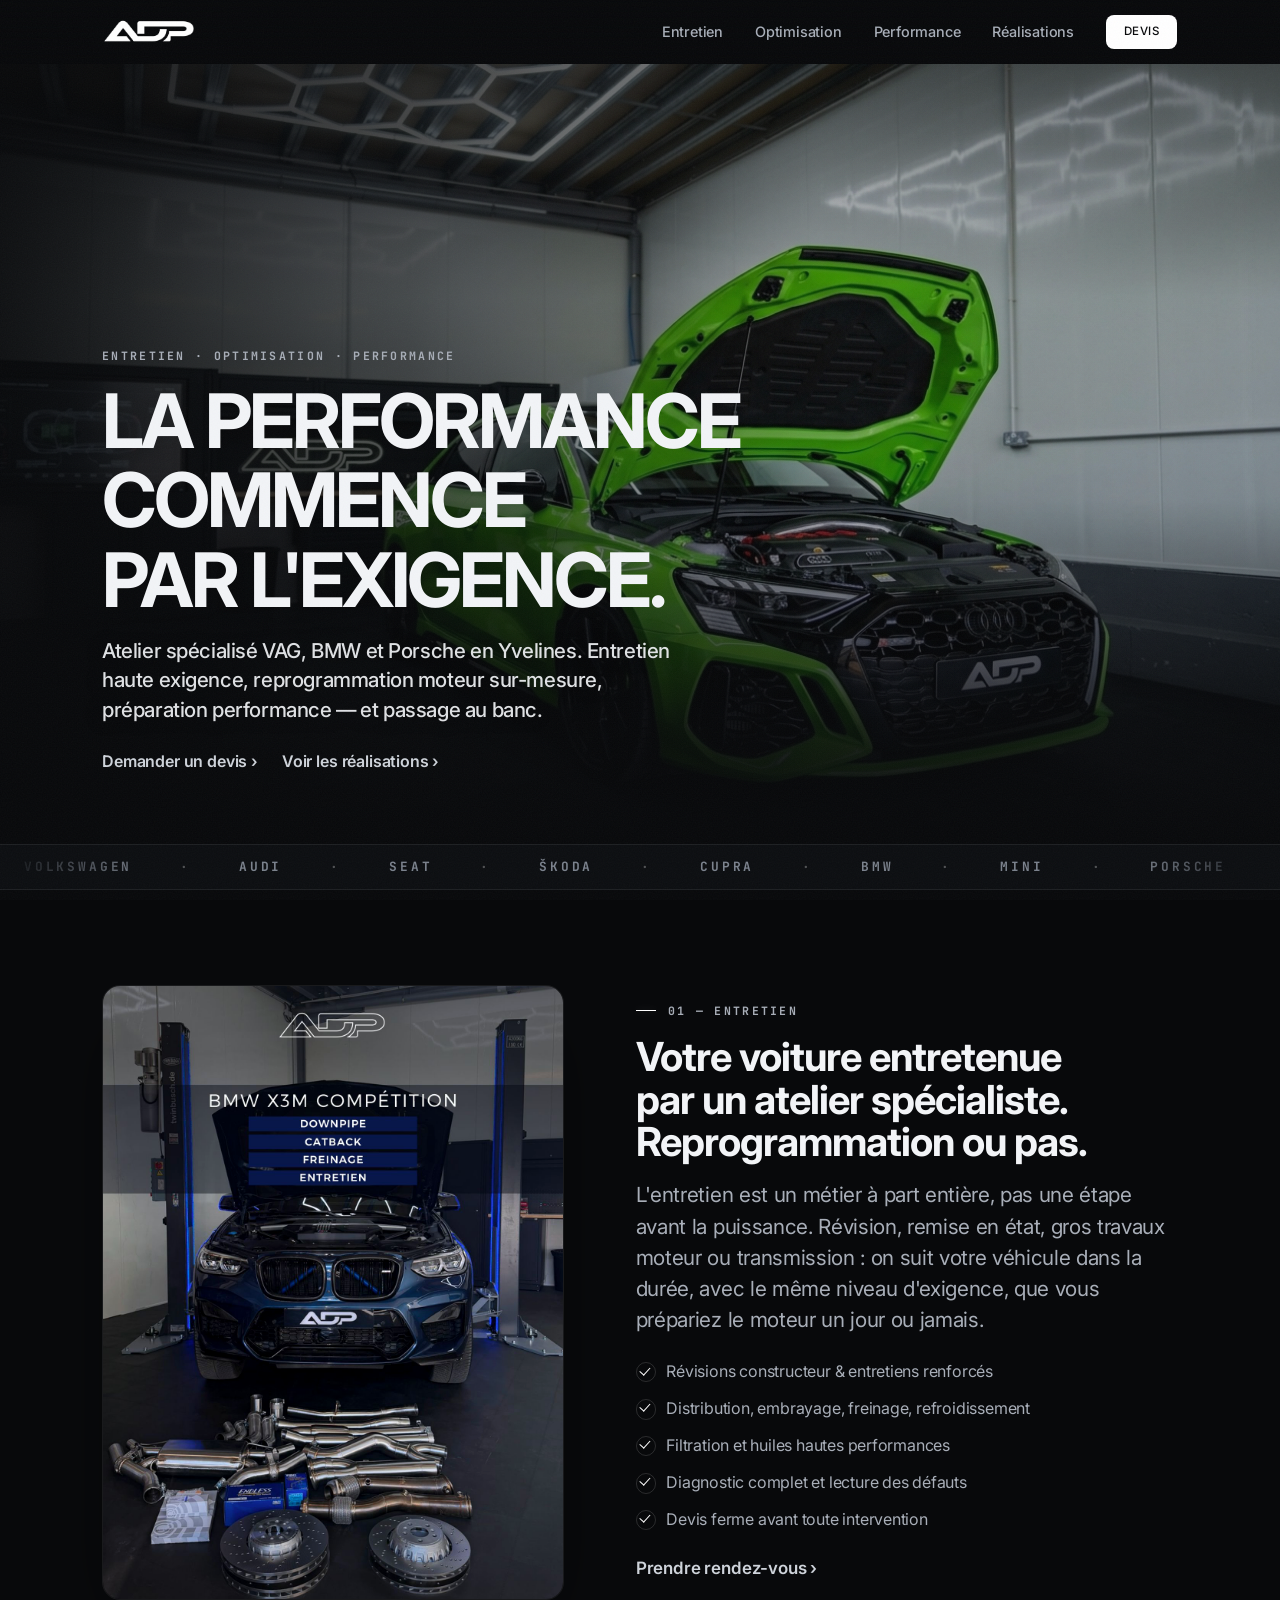
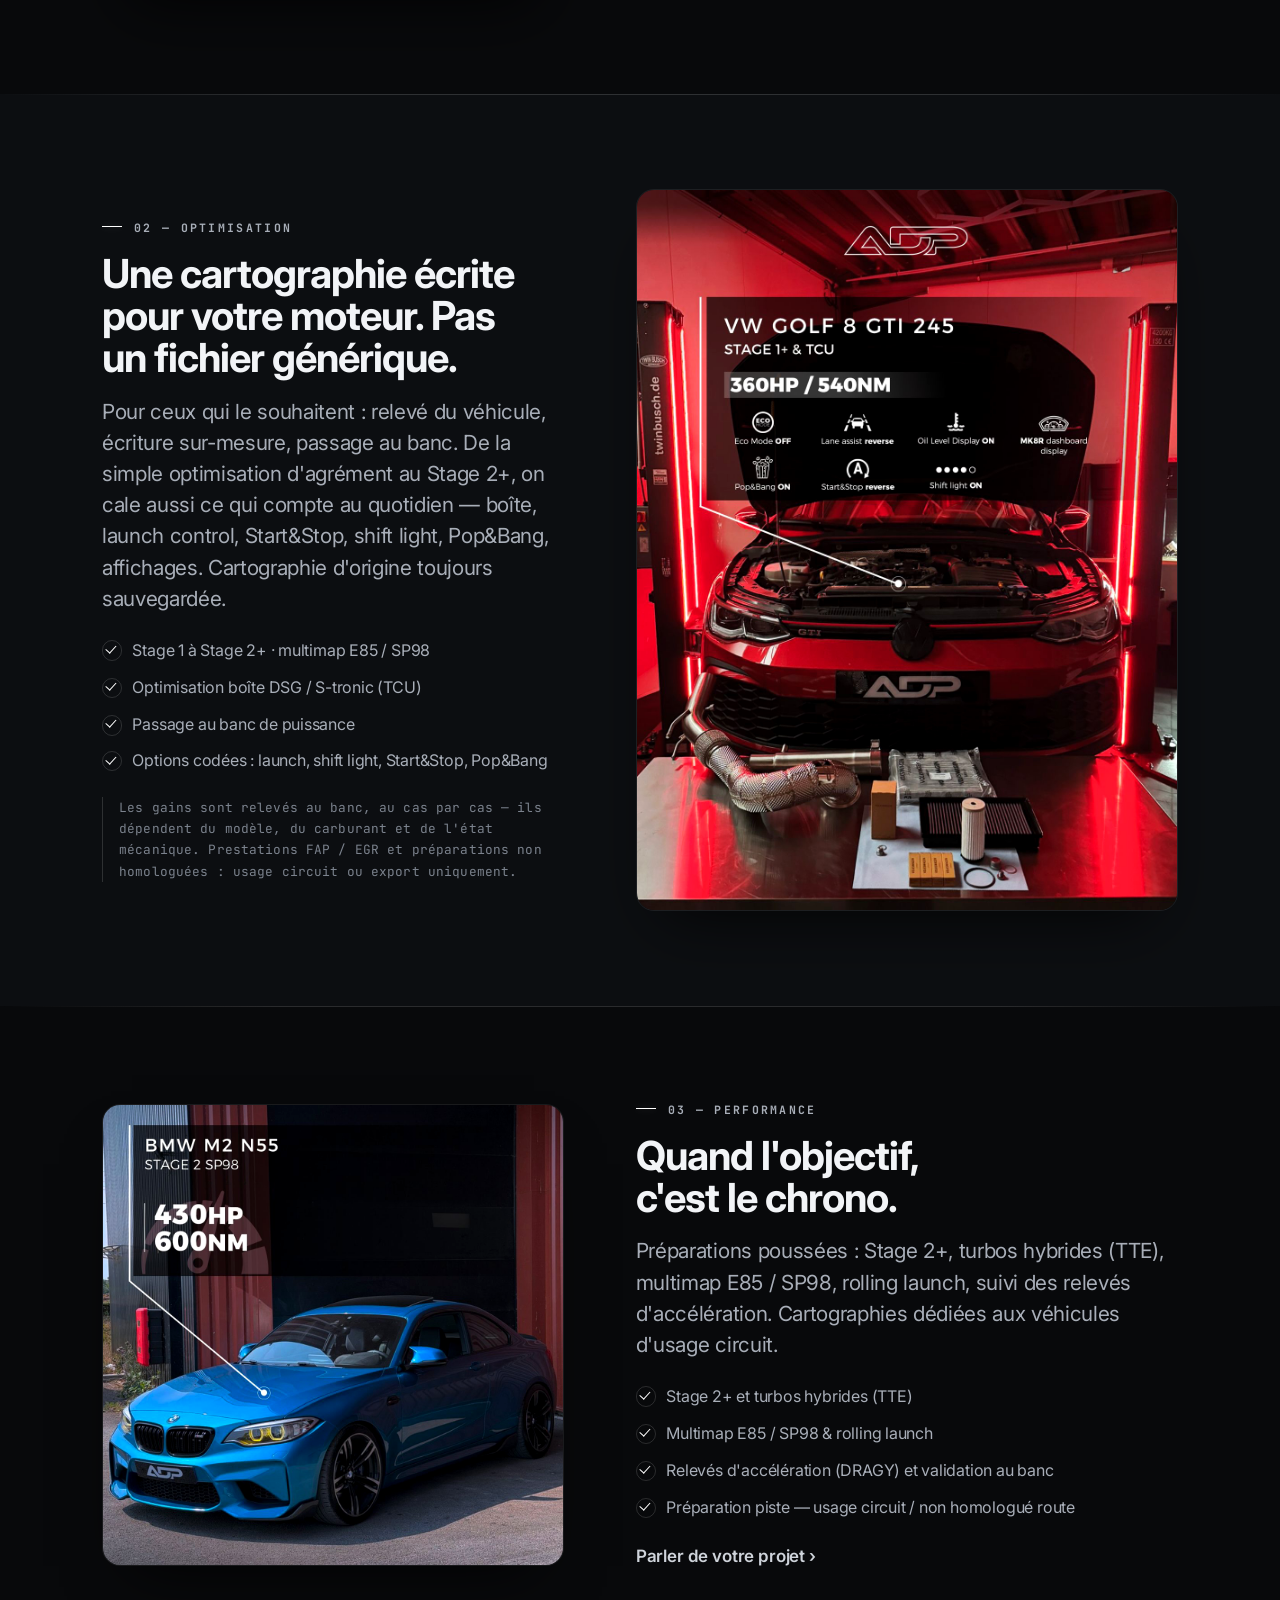
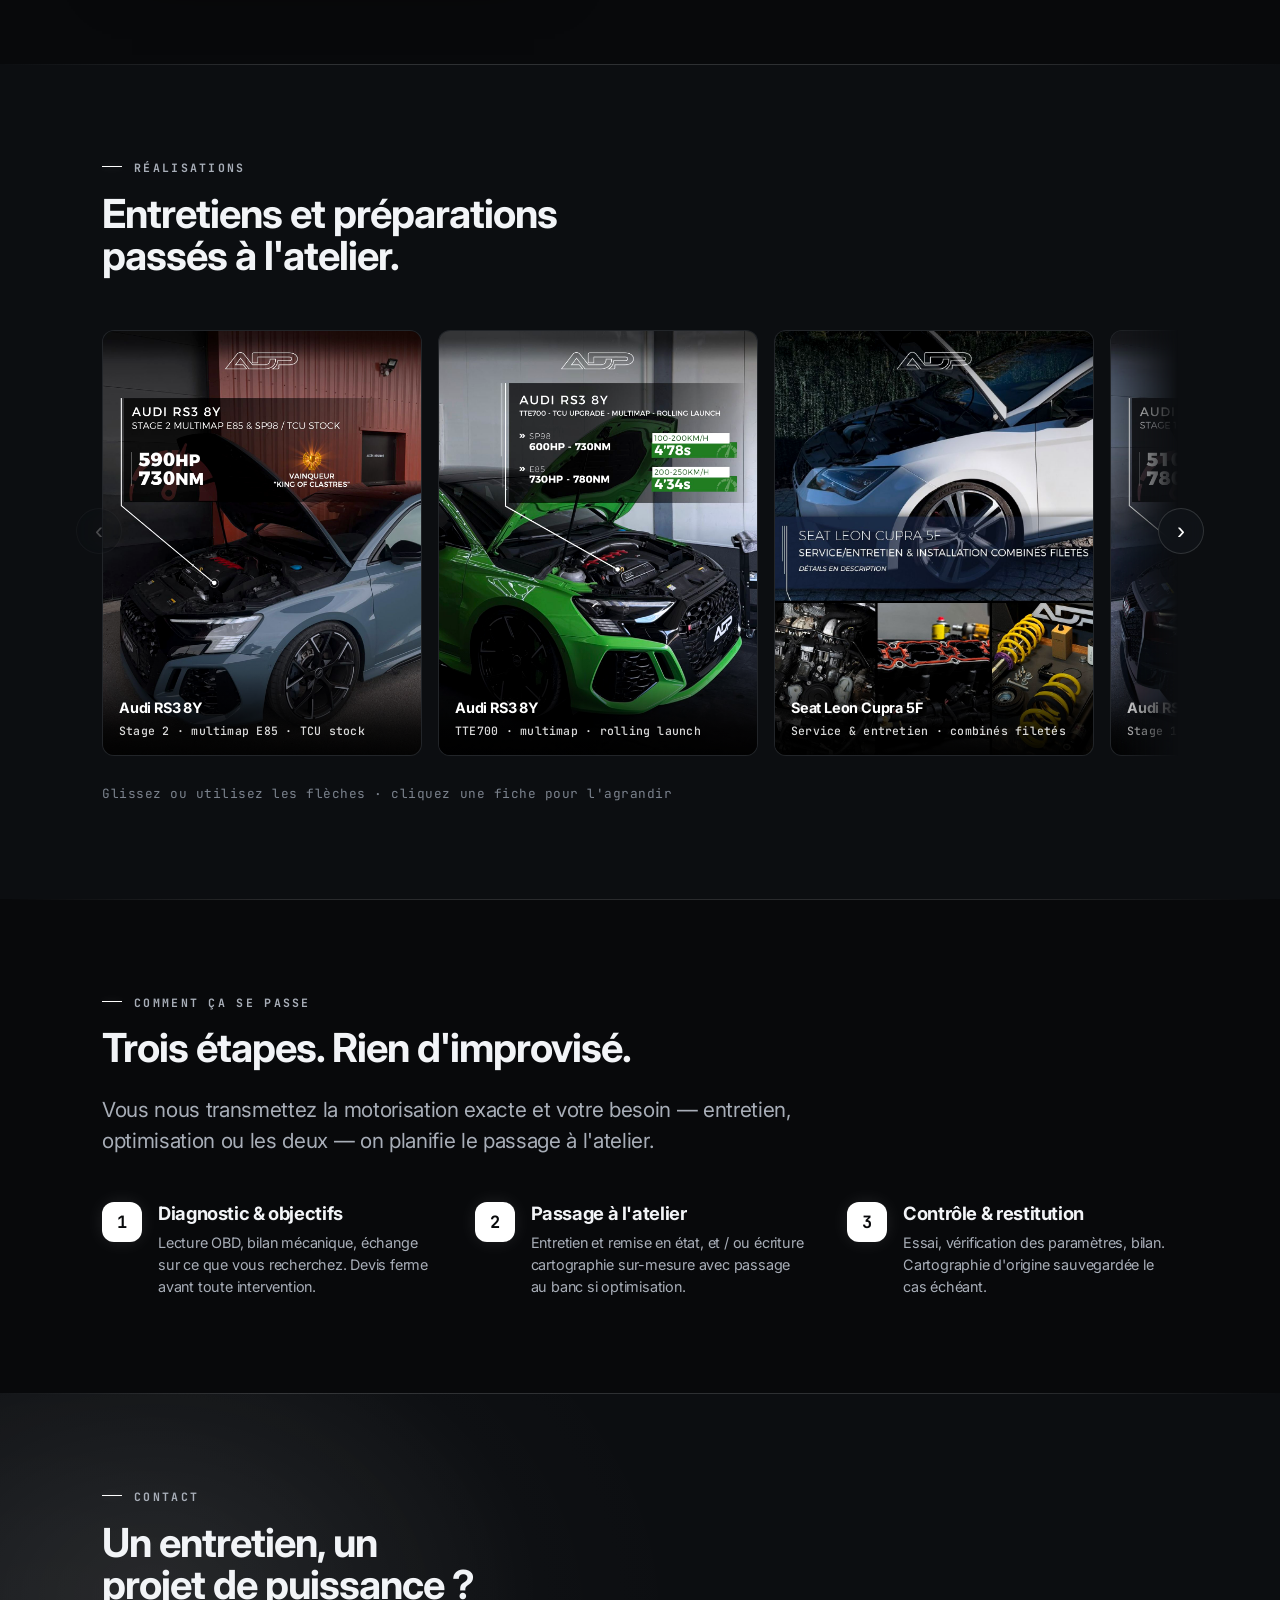
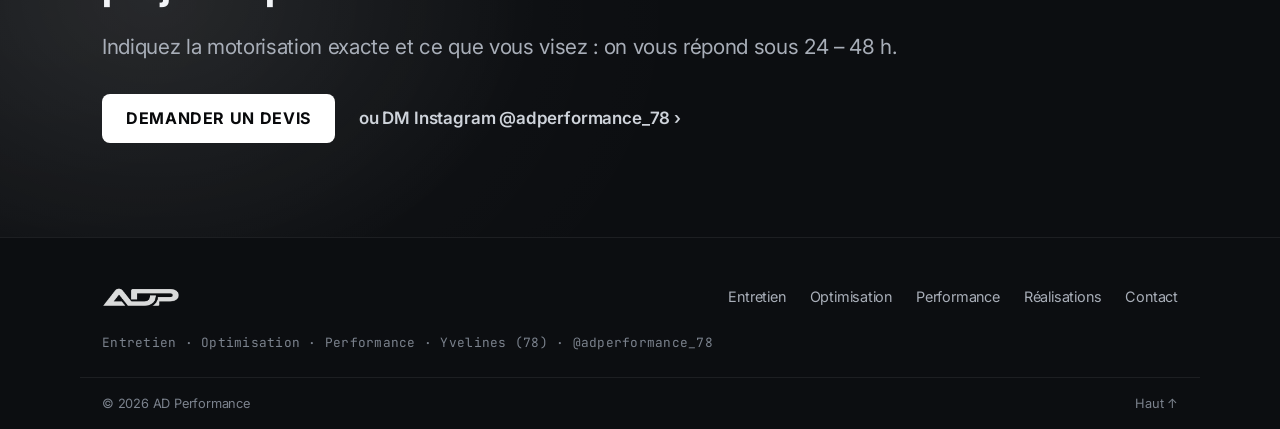
==== commit f2ab05e1: "Néon : plus court, plus sec, vrai moment d'amorçage Durée ramenée de ~4 s à ~2,2 s (animation 2,7 s " ====
--- a/index.html
+++ b/index.html
@@ -23,8 +23,8 @@
 <link rel="preconnect" href="https://fonts.googleapis.com" />
 <link rel="preconnect" href="https://fonts.gstatic.com" crossorigin />
 <link href="https://fonts.googleapis.com/css2?family=Inter:wght@400;500;600;700;800;900&family=JetBrains+Mono:wght@500;700&display=swap" rel="stylesheet" />
-<link rel="stylesheet" href="assets/styles.css?v=15" />
-<script>try{if(sessionStorage.getItem("adpNeon")==="1"||matchMedia("(prefers-reduced-motion: reduce)").matches)document.documentElement.classList.add("intro-done")}catch(e){}</script>
+<link rel="stylesheet" href="assets/styles.css?v=16" />
+<script>try{var r=/[?&]neon\b/.test(location.search);if((!r&&sessionStorage.getItem("adpNeon")==="1")||matchMedia("(prefers-reduced-motion: reduce)").matches)document.documentElement.classList.add("intro-done")}catch(e){}</script>
 <script type="application/ld+json">
 {
   "@context": "https://schema.org",
@@ -225,6 +225,6 @@
   <p class="lb-cap" id="lbCap"></p>
 </div>
 
-<script src="assets/main.js?v=15" defer></script>
+<script src="assets/main.js?v=16" defer></script>
 </body>
 </html>
--- a/assets/styles.css
+++ b/assets/styles.css
@@ -623,59 +623,78 @@
   background: #000; overflow: hidden;
 }
 html.intro-done #neon { display: none; }
-#neon.lift { animation: neonOut var(--t-slow) var(--ease) forwards; }
+#neon.lift { animation: neonOut .42s var(--ease) forwards; }
+
+/* Bloom plein cadre : la pièce s'éclaire quand le tube prend enfin */
 #neon::before {
   content: ""; position: absolute; inset: 0; z-index: 0;
-  background: radial-gradient(56% 40% at 50% 50%, rgba(255, 255, 255, .14), rgba(255, 255, 255, 0) 72%);
-  opacity: 0; animation: neonHaze 2.7s steps(1, end) .3s forwards;
+  background: radial-gradient(58% 44% at 50% 50%, rgba(255, 255, 255, .5), rgba(255, 255, 255, 0) 70%);
+  opacity: 0; animation: neonBloom 1.5s steps(1, end) .12s forwards;
 }
 #neon::after {
   content: ""; position: absolute; inset: 0; z-index: 2; pointer-events: none;
-  background: repeating-linear-gradient(180deg, rgba(255,255,255,.03) 0 1px, transparent 1px 3px);
+  background: repeating-linear-gradient(180deg, rgba(255,255,255,.035) 0 1px, transparent 1px 3px);
   mix-blend-mode: overlay; opacity: .45;
 }
-.neon-logo { position: relative; z-index: 1; width: min(460px, 78vw); }
+
+/* le boîtier vibre pendant l'amorçage */
+.neon-logo {
+  position: relative; z-index: 1; width: min(460px, 78vw);
+  animation: neonBuzz 1.5s steps(1, end) .12s forwards;
+}
 .neon-logo img {
   width: 100%; height: auto; display: block;
   opacity: 0;
-  animation: neonOn 2.7s steps(1, end) .3s forwards;
-}
-/* le tube galère à s'amorcer : à-coups, faux départs, puis il tient */
+  animation: neonOn 1.5s steps(1, end) .12s forwards;
+}
+
+/* Trois tentatives sèches, puis ça claque et ça tient. */
 @keyframes neonOn {
-  0%,   6%  { opacity: 0;   filter: brightness(.3); }
-  7%        { opacity: .55; filter: brightness(1.4) drop-shadow(0 0 10px rgba(255,255,255,.6)); }
-  8%        { opacity: 0;   filter: brightness(.3); }
-  14%       { opacity: 0;   filter: brightness(.3); }
-  15%       { opacity: .8;  filter: brightness(1.7) drop-shadow(0 0 16px rgba(255,255,255,.9)); }
-  16%       { opacity: .05; filter: brightness(.3); }
-  17%       { opacity: .5;  filter: brightness(1.3) drop-shadow(0 0 8px rgba(255,255,255,.5)); }
-  18%       { opacity: 0;   filter: brightness(.3); }
-  28%       { opacity: 0;   filter: brightness(.3); }
-  29%       { opacity: .95; filter: brightness(1.9) drop-shadow(0 0 22px rgba(255,255,255,1)); }
-  30%       { opacity: .1;  filter: brightness(.35); }
-  31%       { opacity: .7;  filter: brightness(1.5) drop-shadow(0 0 12px rgba(255,255,255,.7)); }
-  32%       { opacity: .12; filter: brightness(.35); }
-  33%       { opacity: .85; filter: brightness(1.6) drop-shadow(0 0 16px rgba(255,255,255,.85)); }
-  34%       { opacity: .2;  filter: brightness(.4); }
-  42%       { opacity: .2;  filter: brightness(.4); }
-  43%       { opacity: 1;   filter: brightness(2) drop-shadow(0 0 28px rgba(255,255,255,1)); }
-  45%       { opacity: .35; filter: brightness(.55); }
-  47%       { opacity: 1;   filter: brightness(1.5) drop-shadow(0 0 20px rgba(255,255,255,.85)); }
-  49%       { opacity: .6;  filter: brightness(.9) drop-shadow(0 0 10px rgba(255,255,255,.5)); }
-  52%       { opacity: 1;   filter: brightness(1.35) drop-shadow(0 0 22px rgba(255,255,255,.8)); }
-  55%       { opacity: .82; filter: brightness(1.05) drop-shadow(0 0 14px rgba(255,255,255,.55)); }
-  60%       { opacity: 1;   filter: brightness(1.2) drop-shadow(0 0 20px rgba(255,255,255,.7)); }
-  66%       { opacity: .92; filter: brightness(1.08) drop-shadow(0 0 16px rgba(255,255,255,.55)); }
-  72%, 100% { opacity: 1;   filter: brightness(1.12) drop-shadow(0 0 24px rgba(255,255,255,.7)); }
-}
-@keyframes neonHaze {
-  0%,  28% { opacity: 0; }
-  30%      { opacity: .35; }
-  34%      { opacity: .05; }
-  43%      { opacity: .55; }
-  49%      { opacity: .12; }
-  60%      { opacity: .6; }
-  100%     { opacity: .5; }
+  0%,  7%   { opacity: 0;   filter: brightness(.3); }
+  8%        { opacity: 1;   filter: brightness(2.3) drop-shadow(0 0 26px rgba(255,255,255,.95)); }
+  11%       { opacity: 0;   filter: brightness(.3); }
+
+  21%       { opacity: 0;   filter: brightness(.3); }
+  22%       { opacity: .95; filter: brightness(2.1) drop-shadow(0 0 22px rgba(255,255,255,.9)); }
+  24%       { opacity: .06; filter: brightness(.35); }
+  25%       { opacity: .8;  filter: brightness(1.8) drop-shadow(0 0 16px rgba(255,255,255,.8)); }
+  27%       { opacity: 0;   filter: brightness(.3); }
+
+  37%       { opacity: 0;   filter: brightness(.3); }
+  /* l'amorçage : surexposition franche */
+  39%       { opacity: 1;   filter: brightness(3) drop-shadow(0 0 60px rgba(255,255,255,1)); }
+  44%       { opacity: 1;   filter: brightness(1.9) drop-shadow(0 0 38px rgba(255,255,255,.95)); }
+  48%       { opacity: .72; filter: brightness(1) drop-shadow(0 0 14px rgba(255,255,255,.5)); }
+  53%       { opacity: 1;   filter: brightness(1.6) drop-shadow(0 0 30px rgba(255,255,255,.85)); }
+  58%       { opacity: .9;  filter: brightness(1.15) drop-shadow(0 0 18px rgba(255,255,255,.6)); }
+  64%, 100% { opacity: 1;   filter: brightness(1.14) drop-shadow(0 0 26px rgba(255,255,255,.75)); }
+}
+@keyframes neonBloom {
+  0%,  7%  { opacity: 0; }
+  8%       { opacity: .3; }
+  11%      { opacity: 0; }
+  21%      { opacity: 0; }
+  22%      { opacity: .26; }
+  27%      { opacity: 0; }
+  37%      { opacity: 0; }
+  39%      { opacity: 1; }    /* la pièce s'allume d'un coup */
+  44%      { opacity: .62; }
+  48%      { opacity: .18; }
+  53%      { opacity: .5; }
+  58%      { opacity: .34; }
+  64%, 100% { opacity: .42; }
+}
+/* vibration mécanique, uniquement pendant les à-coups */
+@keyframes neonBuzz {
+  0%,  7%   { transform: none; }
+  8%        { transform: translate3d(-1.5px, 1px, 0); }
+  11%       { transform: none; }
+  22%       { transform: translate3d(1.5px, -1px, 0); }
+  25%       { transform: translate3d(-1px, 1.5px, 0); }
+  27%       { transform: none; }
+  39%       { transform: translate3d(2px, -1.5px, 0) scale(1.012); }
+  44%       { transform: translate3d(-1px, .5px, 0) scale(1.004); }
+  48%, 100% { transform: none; }
 }
 @keyframes neonOut { to { opacity: 0; visibility: hidden; } }
 
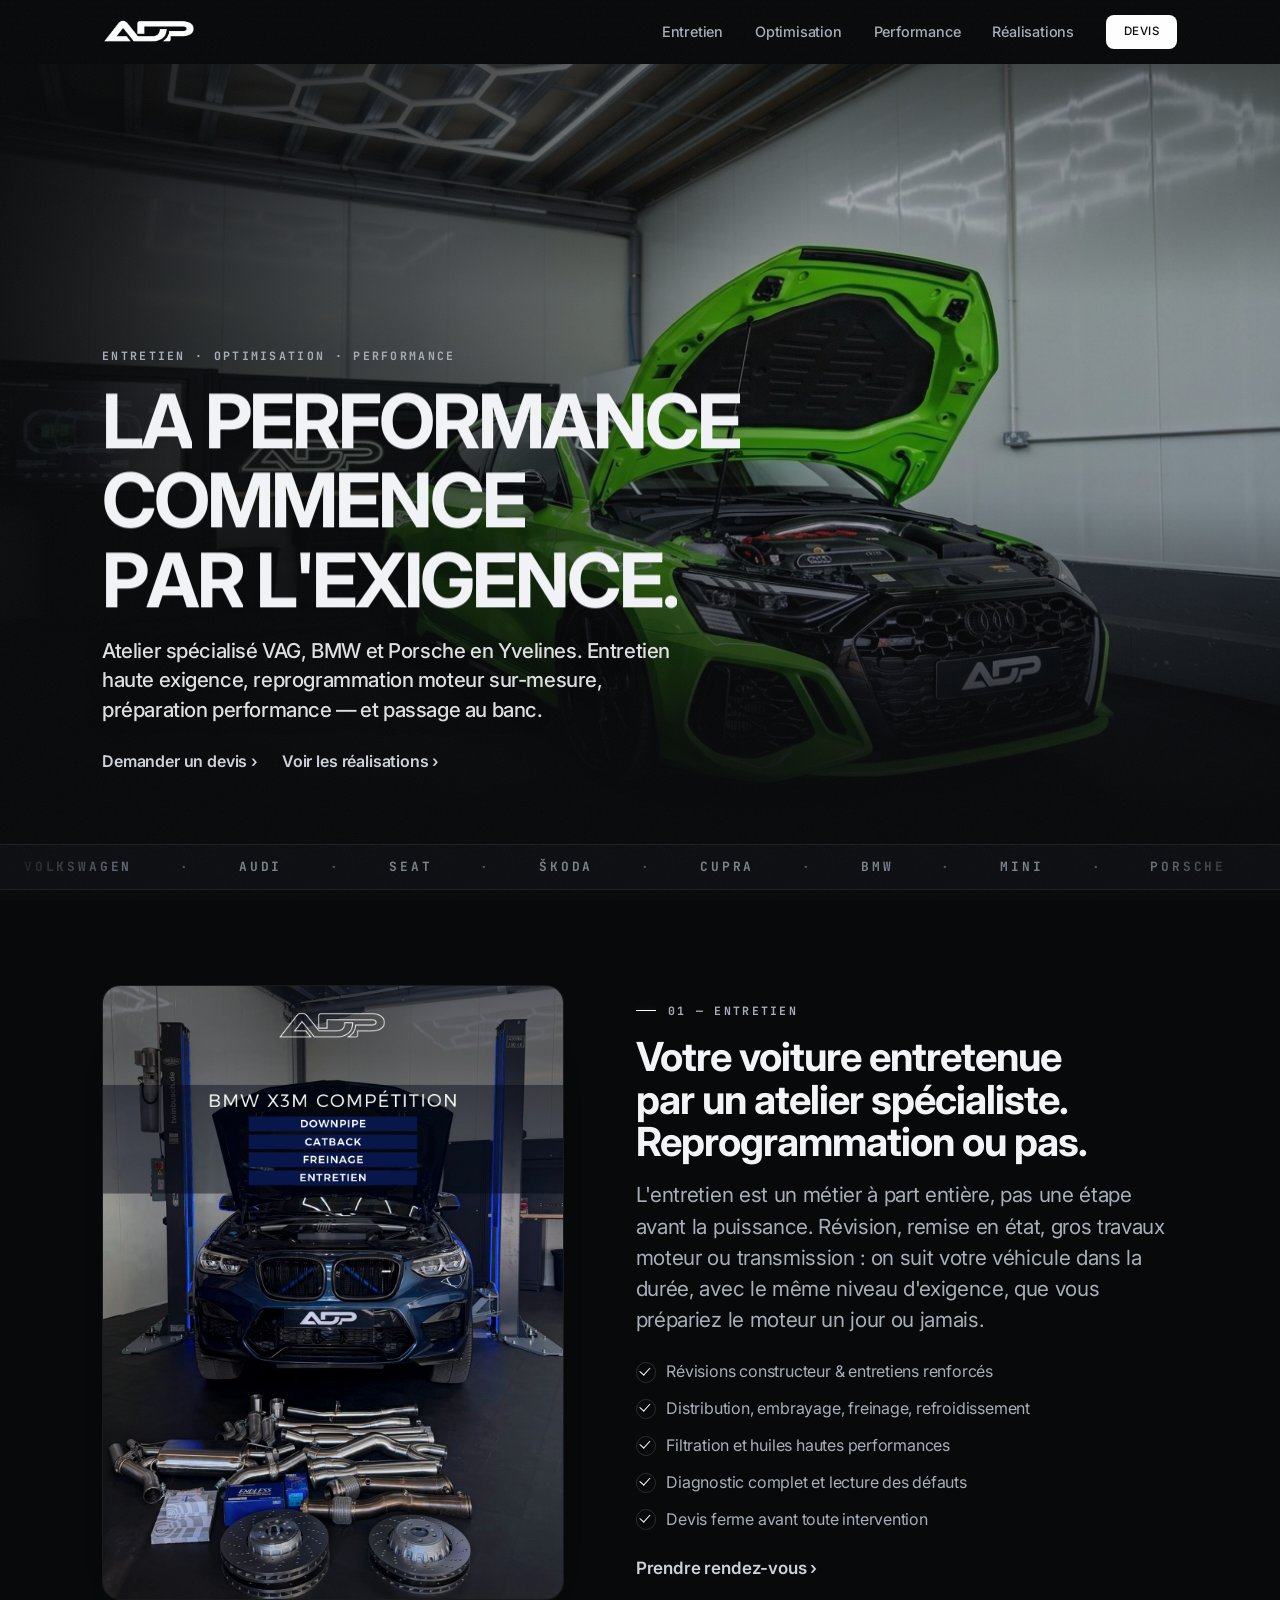
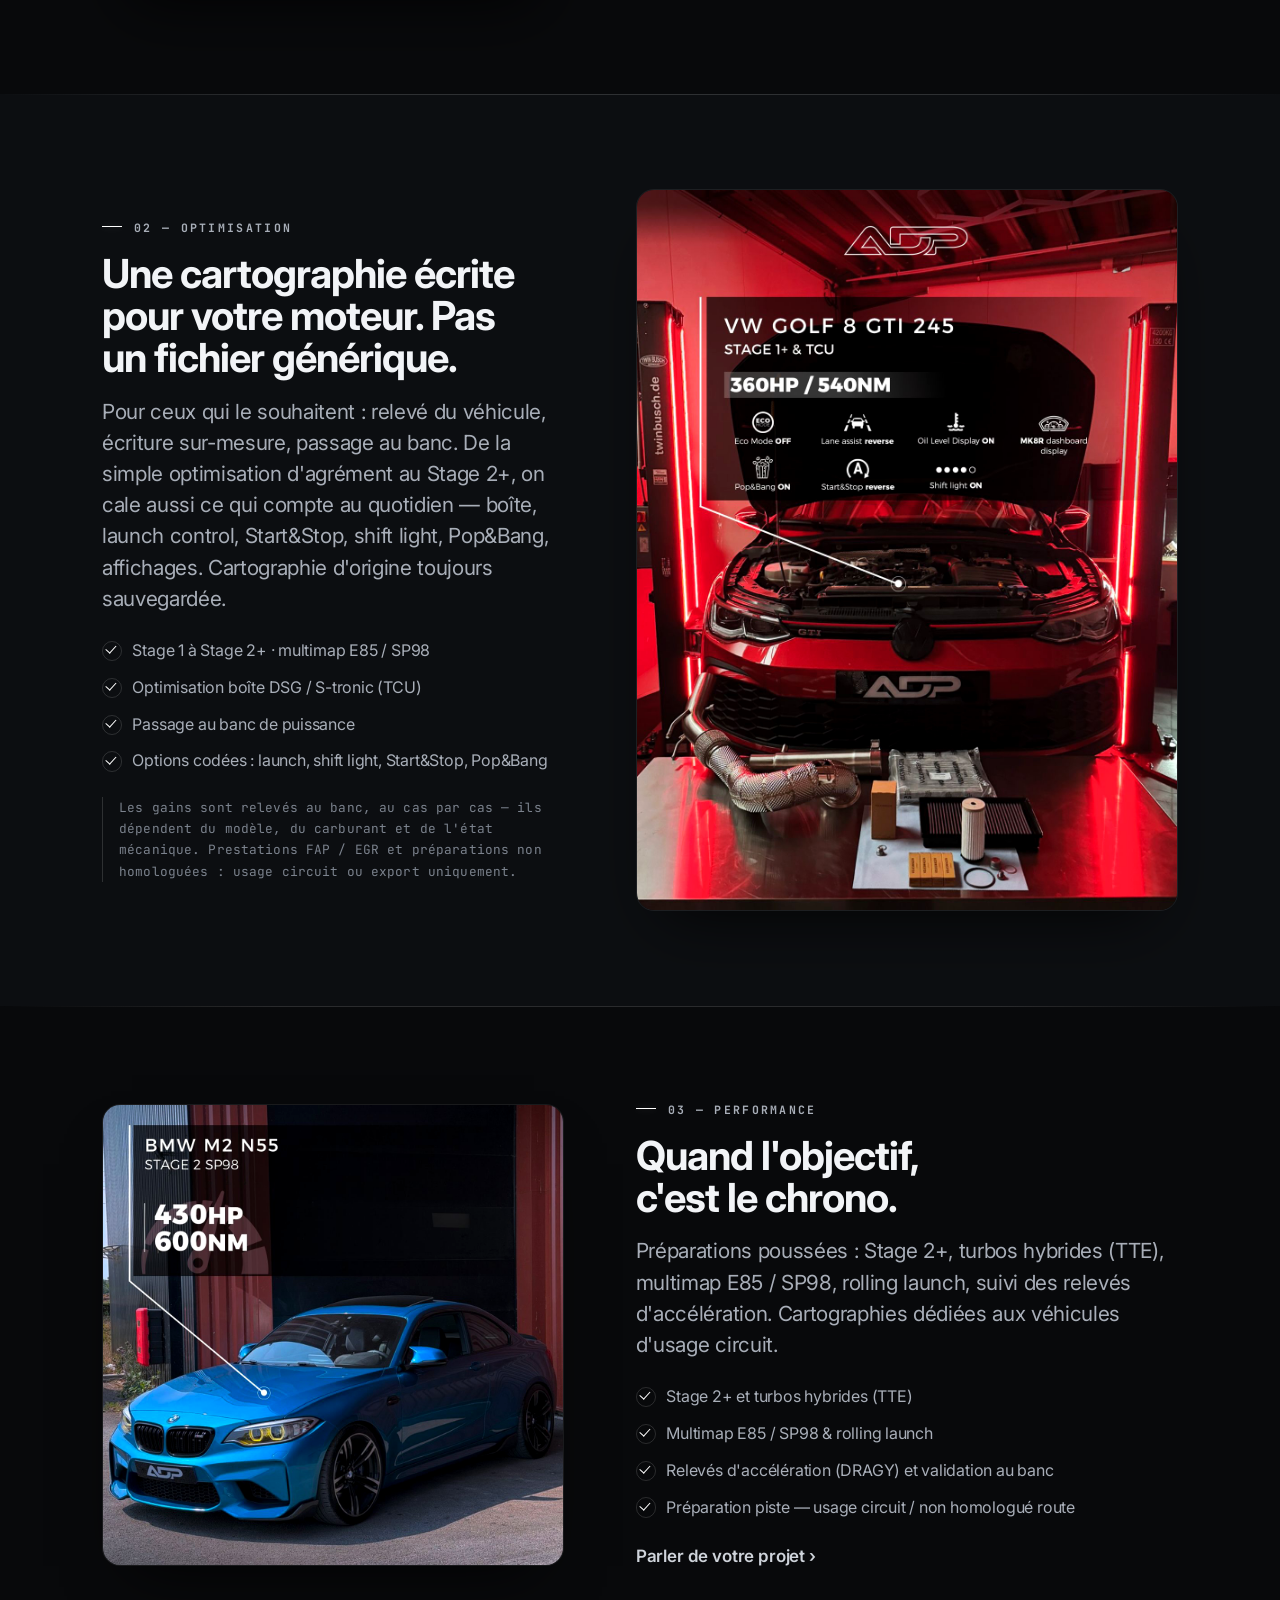
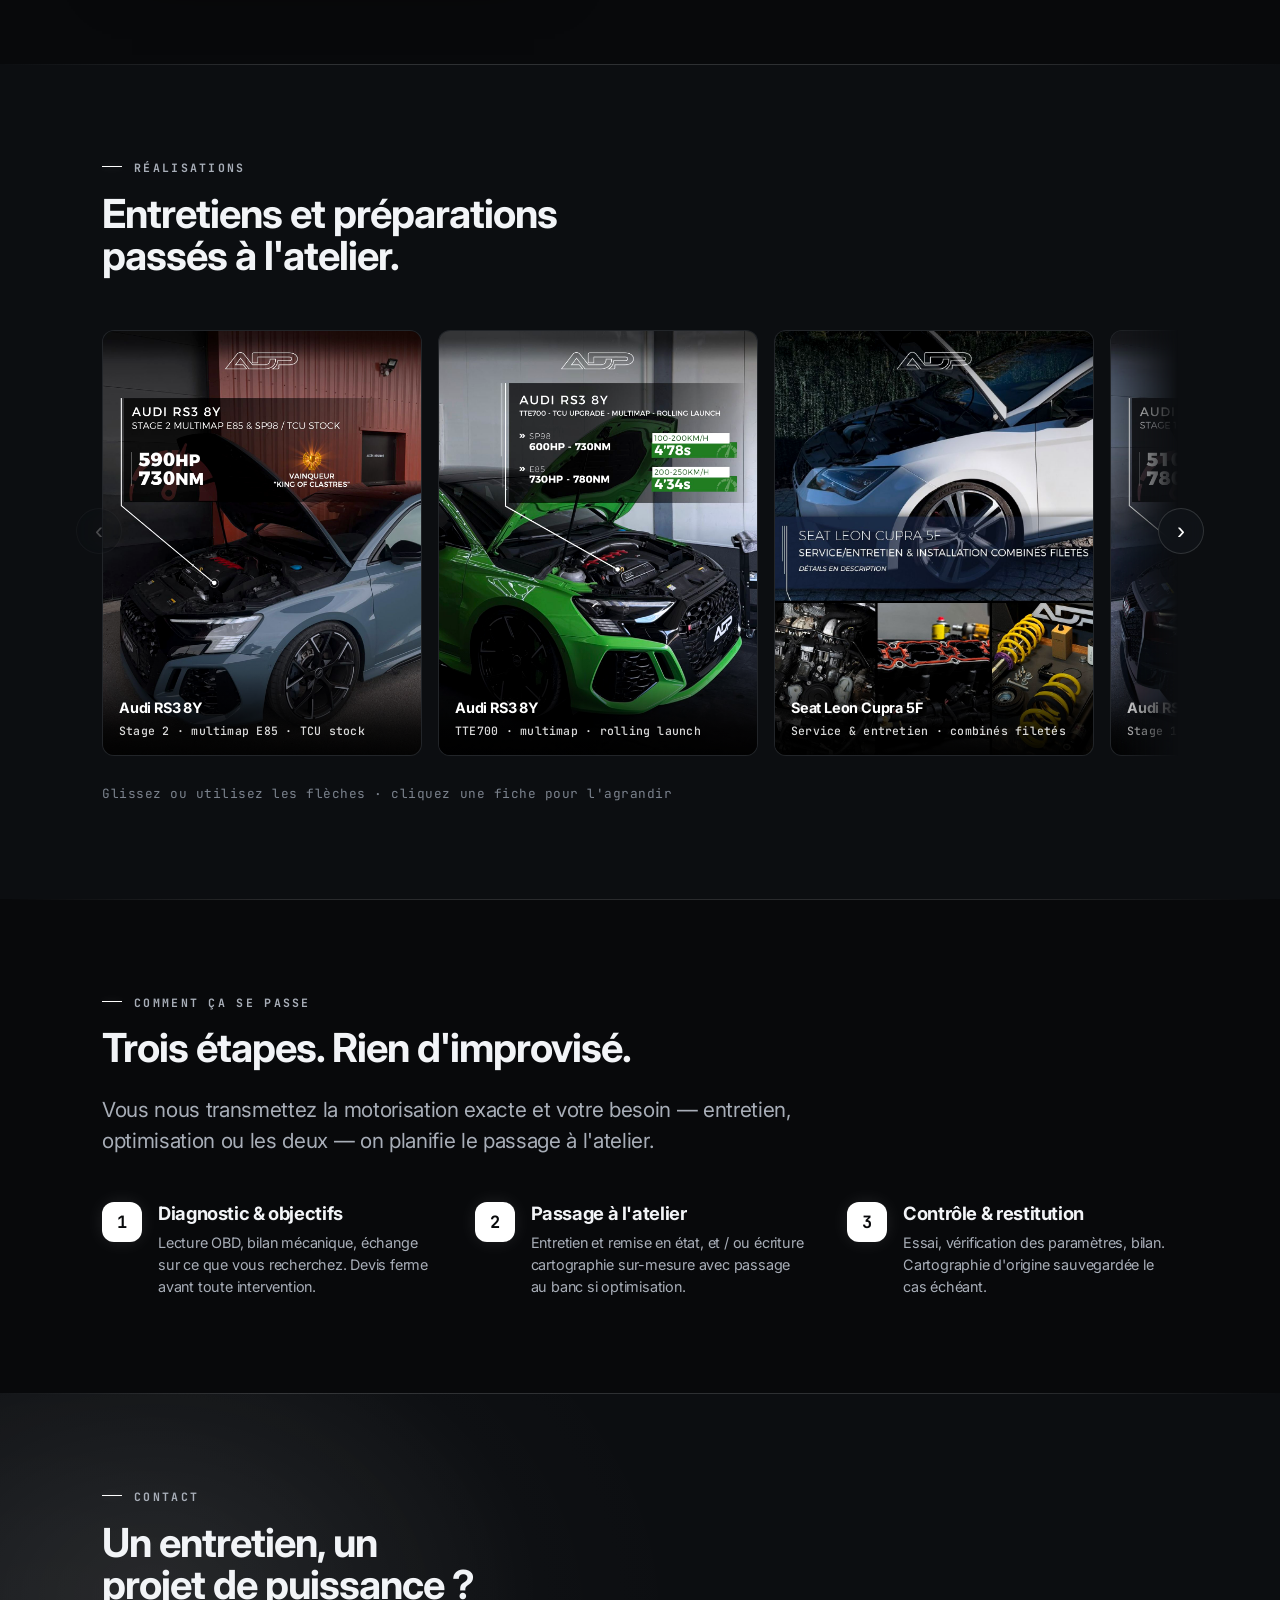
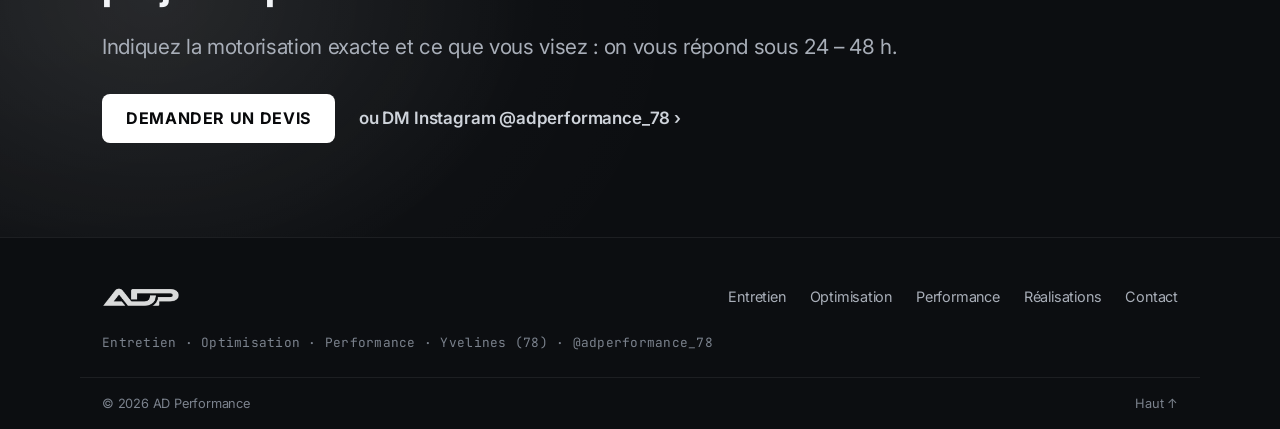
==== commit 5c9e799c: "Hero : les lettres du titre montent depuis sous la ligne Reprend le seul effet retenu de la maquette" ====
--- a/index.html
+++ b/index.html
@@ -23,7 +23,7 @@
 <link rel="preconnect" href="https://fonts.googleapis.com" />
 <link rel="preconnect" href="https://fonts.gstatic.com" crossorigin />
 <link href="https://fonts.googleapis.com/css2?family=Inter:wght@400;500;600;700;800;900&family=JetBrains+Mono:wght@500;700&display=swap" rel="stylesheet" />
-<link rel="stylesheet" href="assets/styles.css?v=16" />
+<link rel="stylesheet" href="assets/styles.css?v=17" />
 <script>try{var r=/[?&]neon\b/.test(location.search);if((!r&&sessionStorage.getItem("adpNeon")==="1")||matchMedia("(prefers-reduced-motion: reduce)").matches)document.documentElement.classList.add("intro-done")}catch(e){}</script>
 <script type="application/ld+json">
 {
@@ -225,6 +225,6 @@
   <p class="lb-cap" id="lbCap"></p>
 </div>
 
-<script src="assets/main.js?v=16" defer></script>
+<script src="assets/main.js?v=17" defer></script>
 </body>
 </html>
--- a/assets/styles.css
+++ b/assets/styles.css
@@ -265,6 +265,17 @@
   }
 }
 @keyframes shine { to { background-position: -40% 0; } }
+
+/* Titre du hero : les lettres montent depuis sous la ligne.
+   Le masque est porté par le mot (pas la ligne) : à hauteur de ligne
+   égale le rendu est identique, sans avoir à mesurer les retours. */
+.hero h1 .hw {
+  display: inline-block; overflow: hidden; vertical-align: bottom;
+  padding-bottom: .14em; margin-bottom: -.14em;   /* laisse passer les jambages */
+}
+.hero h1 .hc { display: inline-block; transform: translateY(115%); will-change: transform; }
+.hero h1.go .hc { animation: heroRise .82s var(--ease) forwards; }
+@keyframes heroRise { to { transform: translateY(0); } }
 
 .hero-sub {
   margin: var(--sp-4) 0 0; max-width: 44ch;
@@ -727,6 +738,7 @@
   .marque-wrap { overflow-x: auto; scrollbar-width: none; }
   .marque-wrap::-webkit-scrollbar { display: none; }
   .hero h1.shine { animation: none; -webkit-text-fill-color: var(--ink); color: var(--ink); }
+  .hero h1 .hc { transform: none; animation: none; }
   .gitem:hover img { transform: none; }
   html.anim .reveal:not(.in) { opacity: 1; transform: none; }
   html.anim .reveal.in .ticks li,
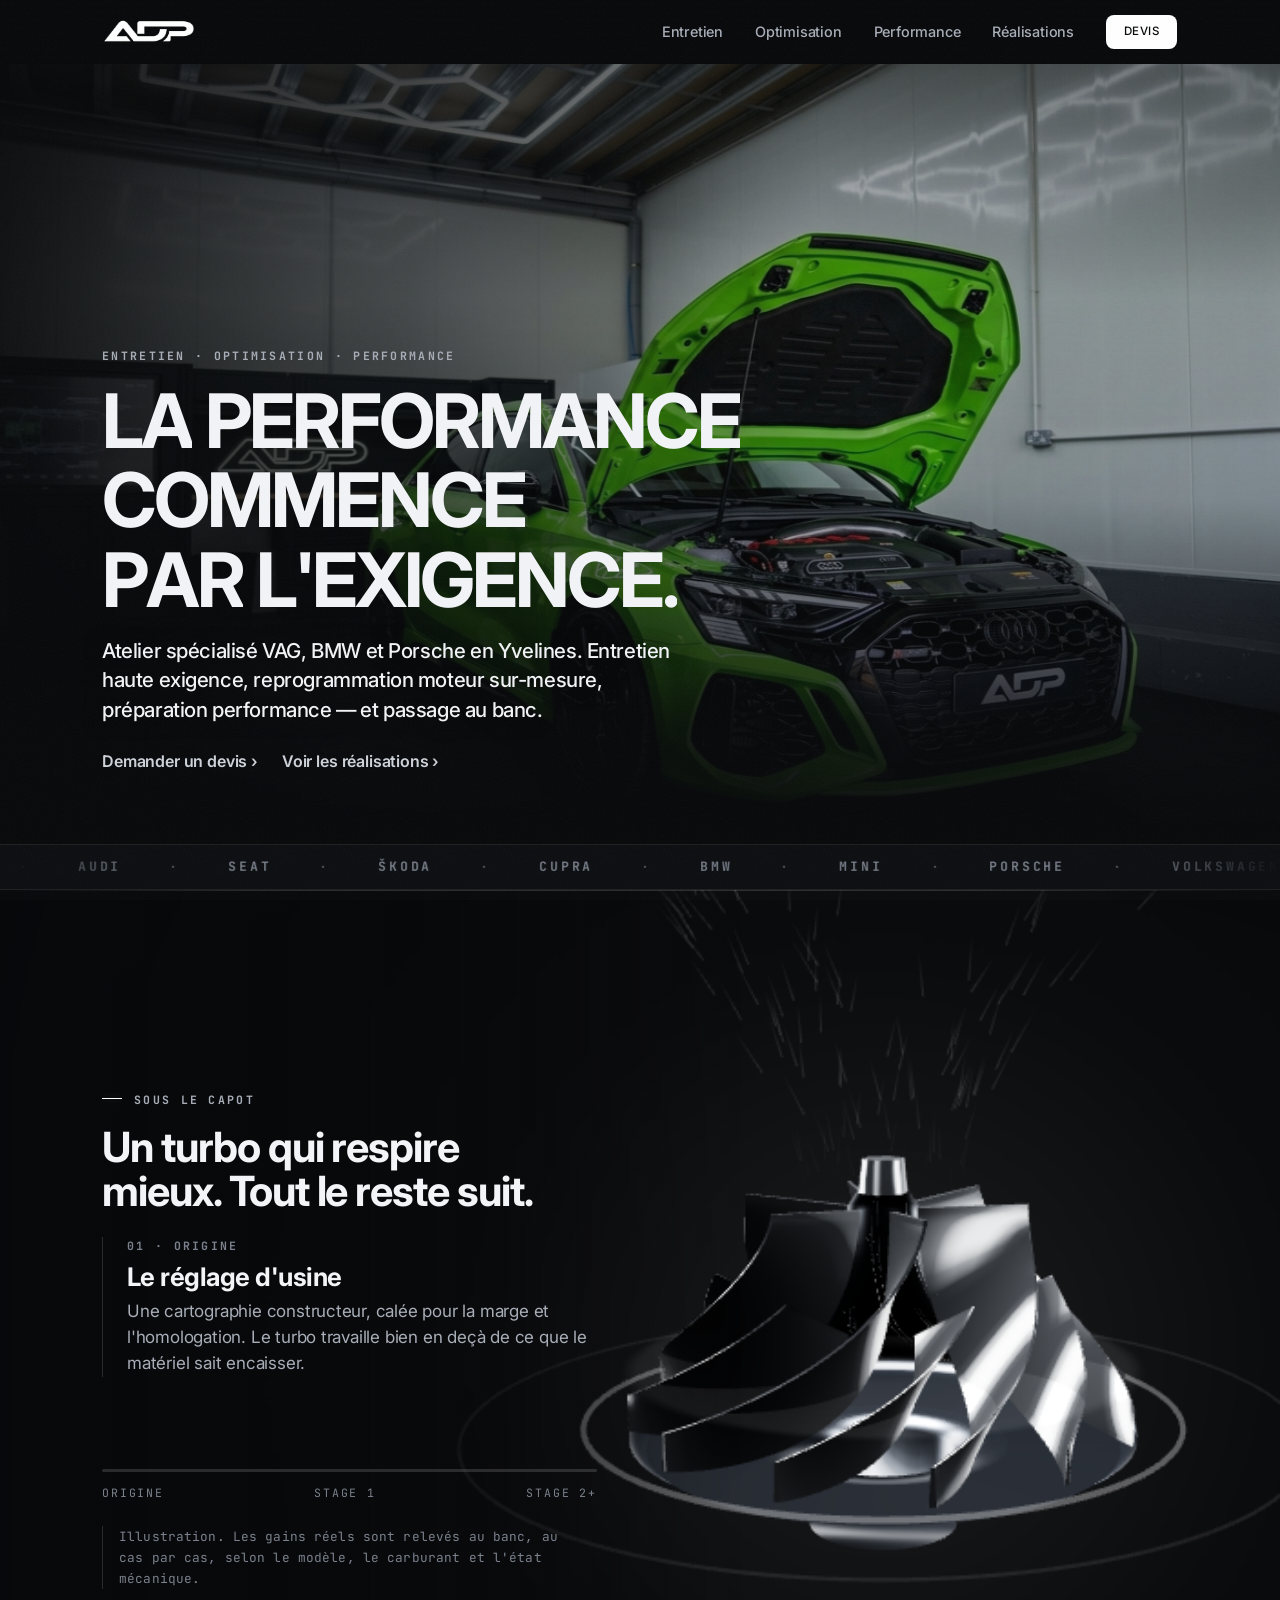
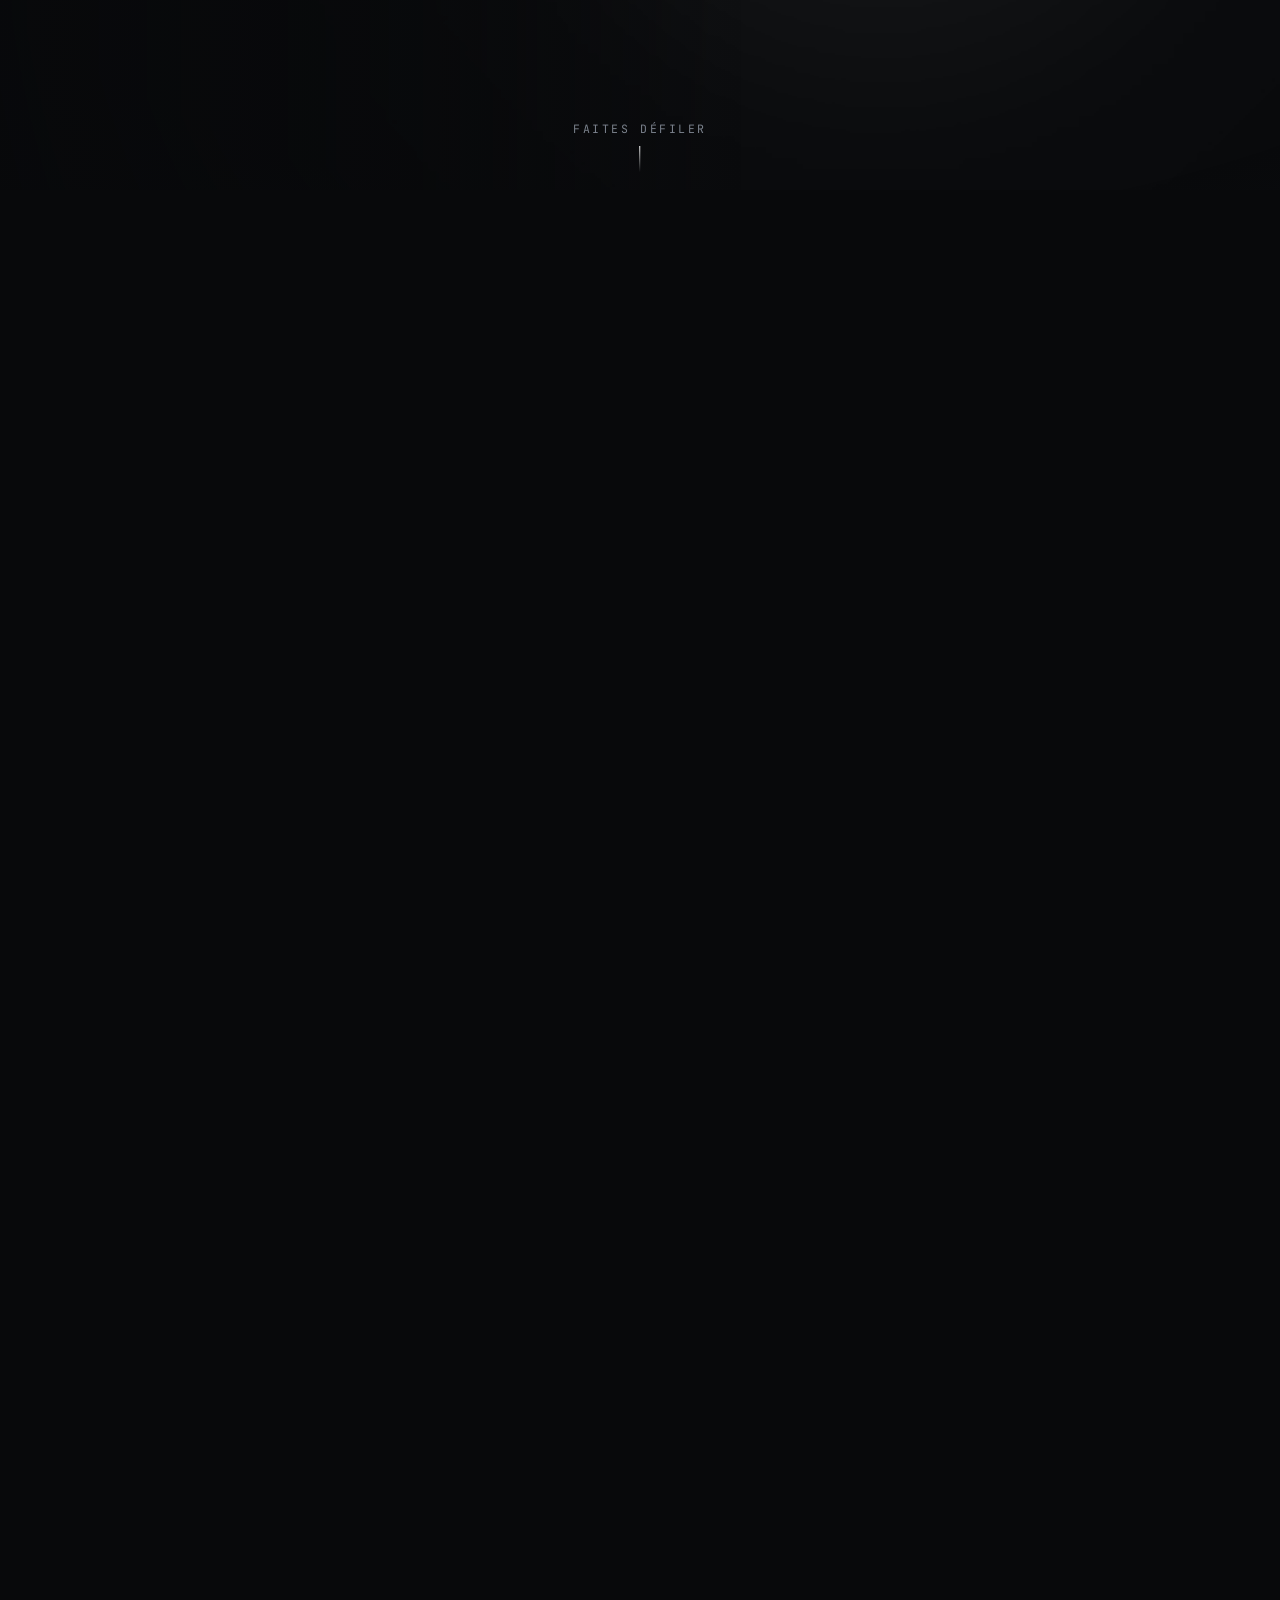
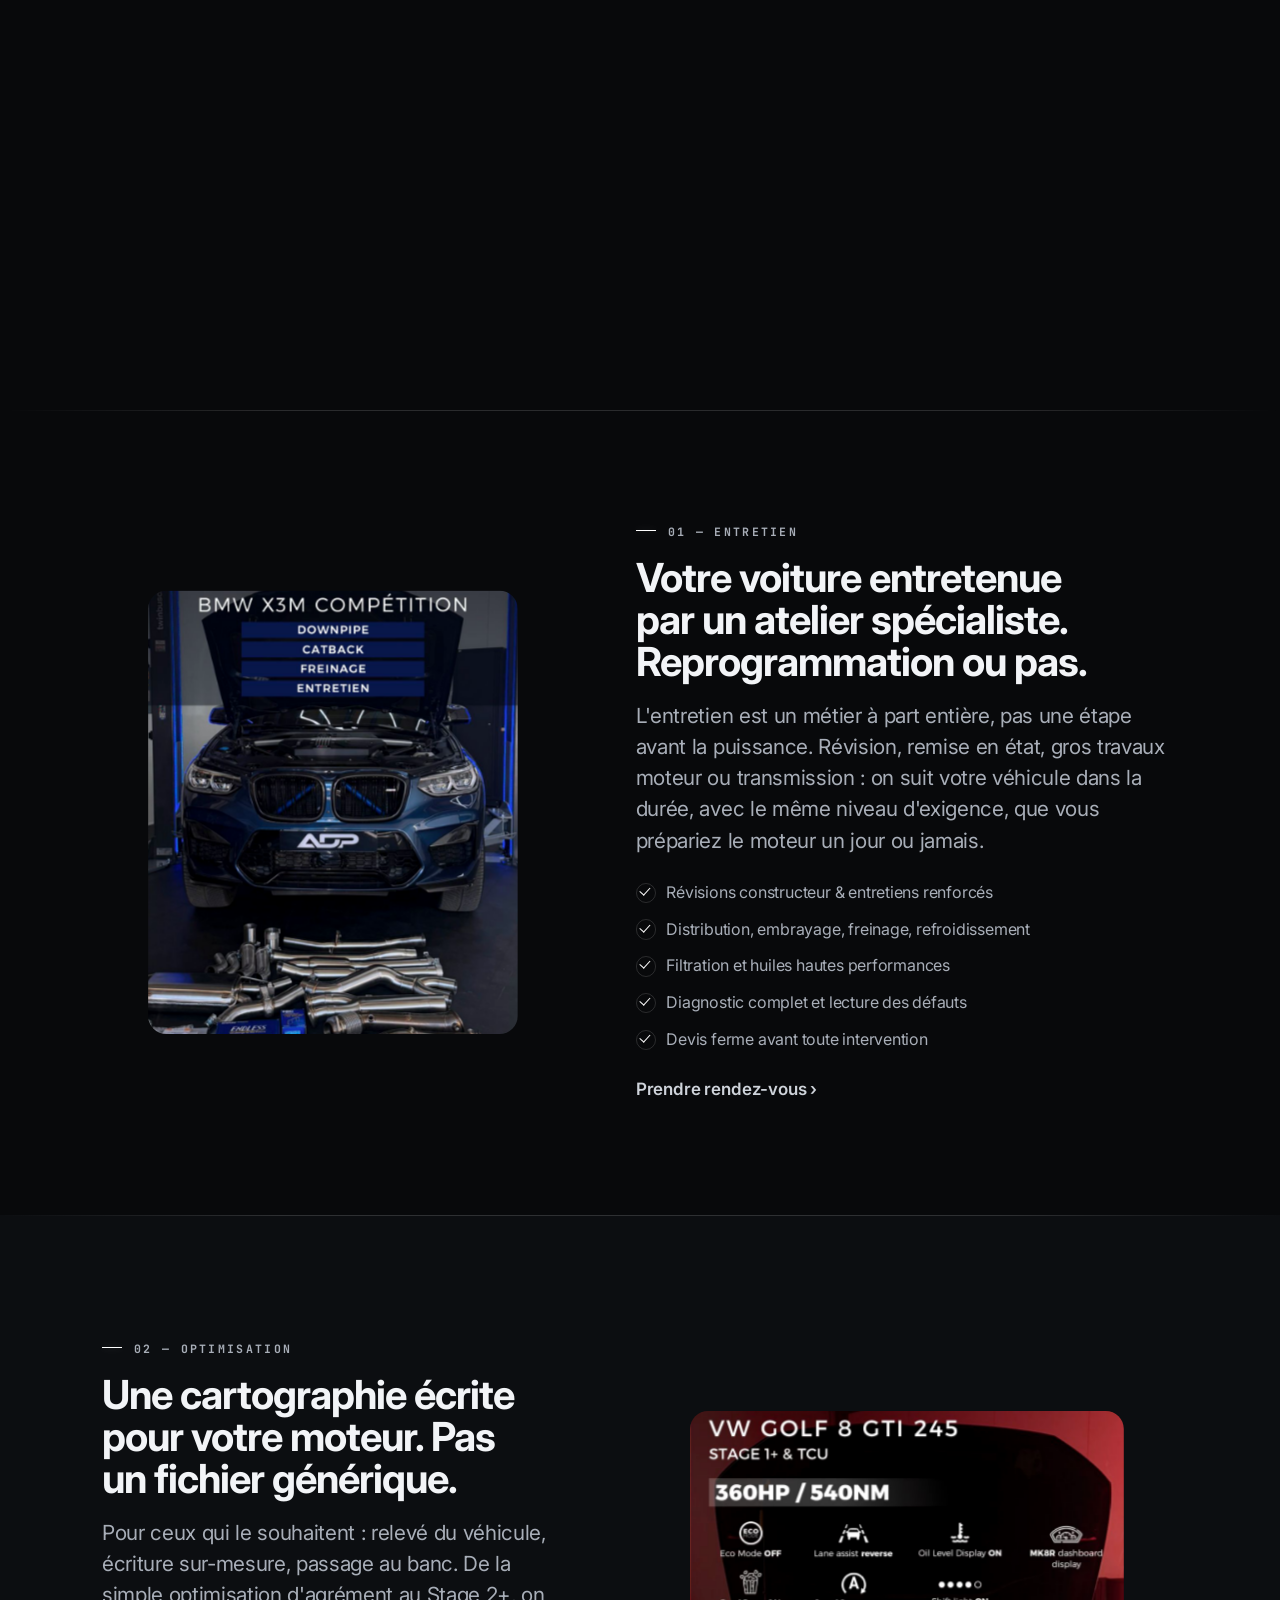
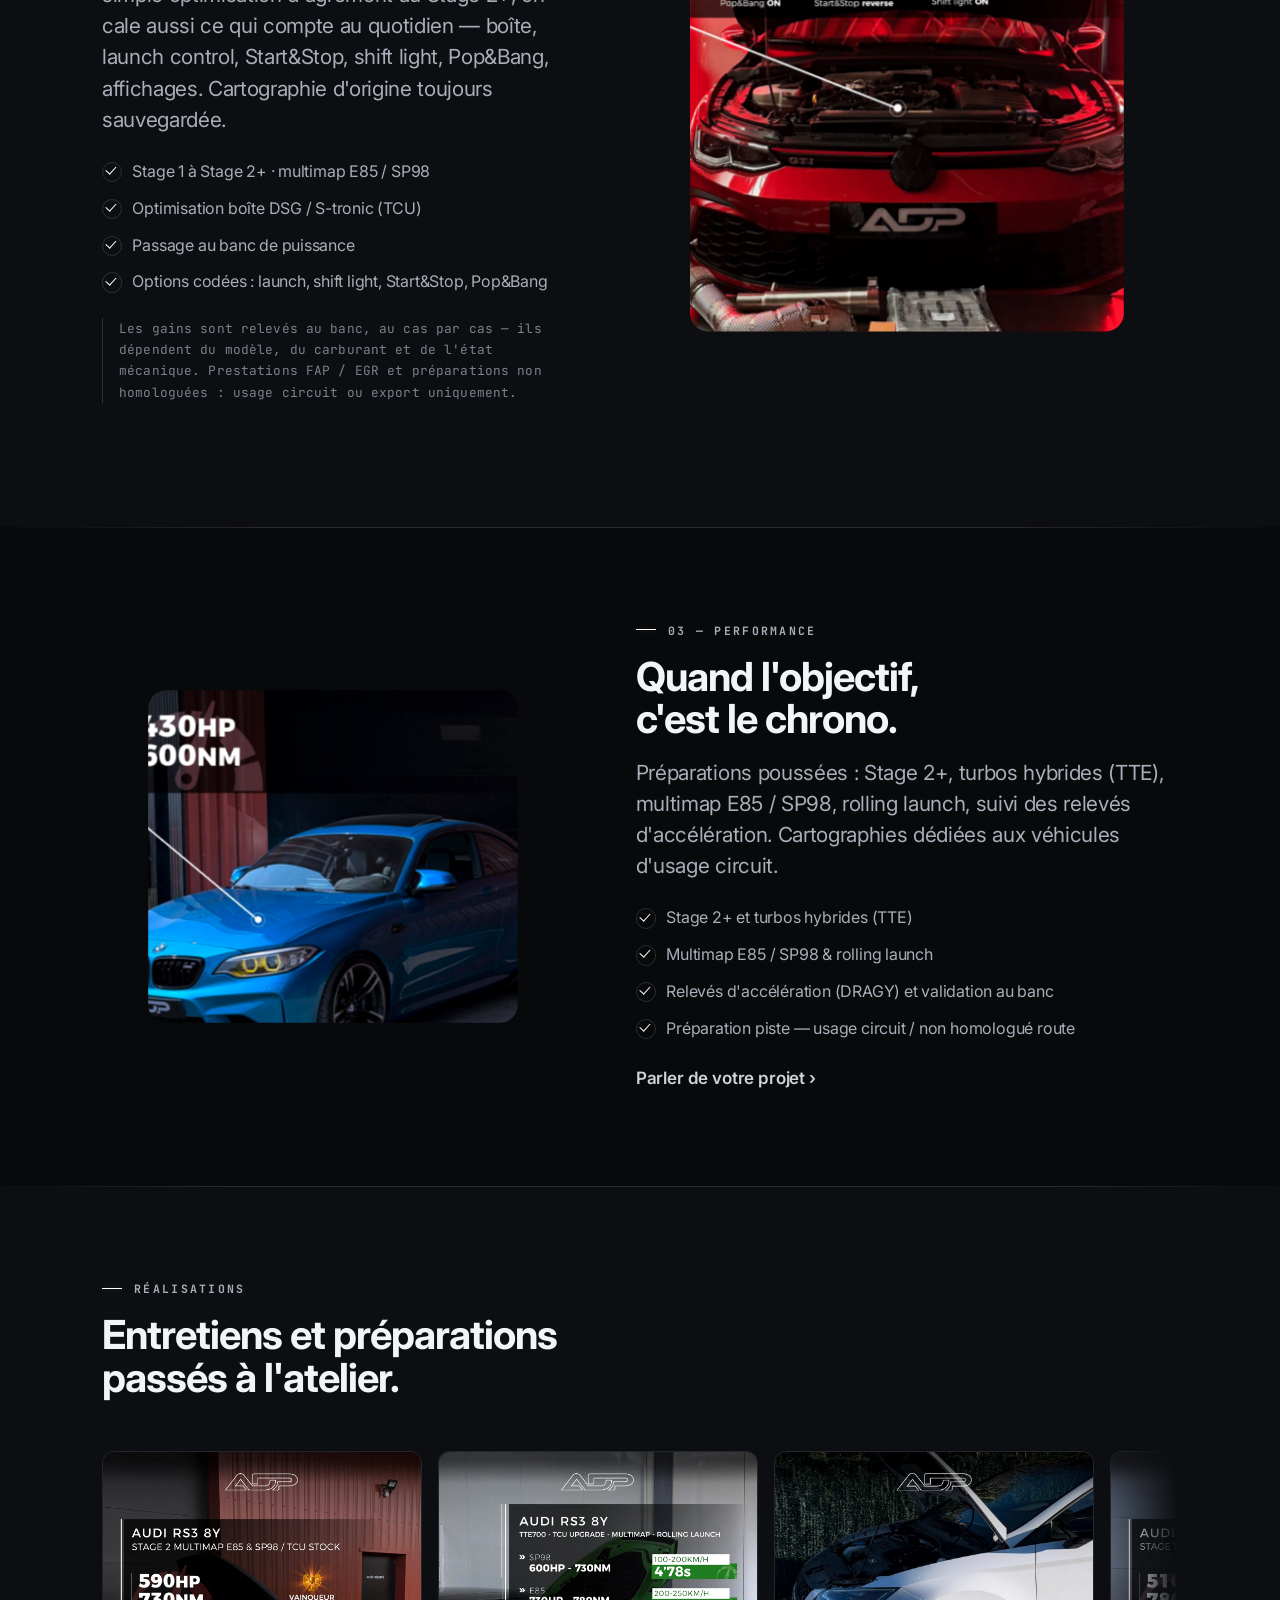
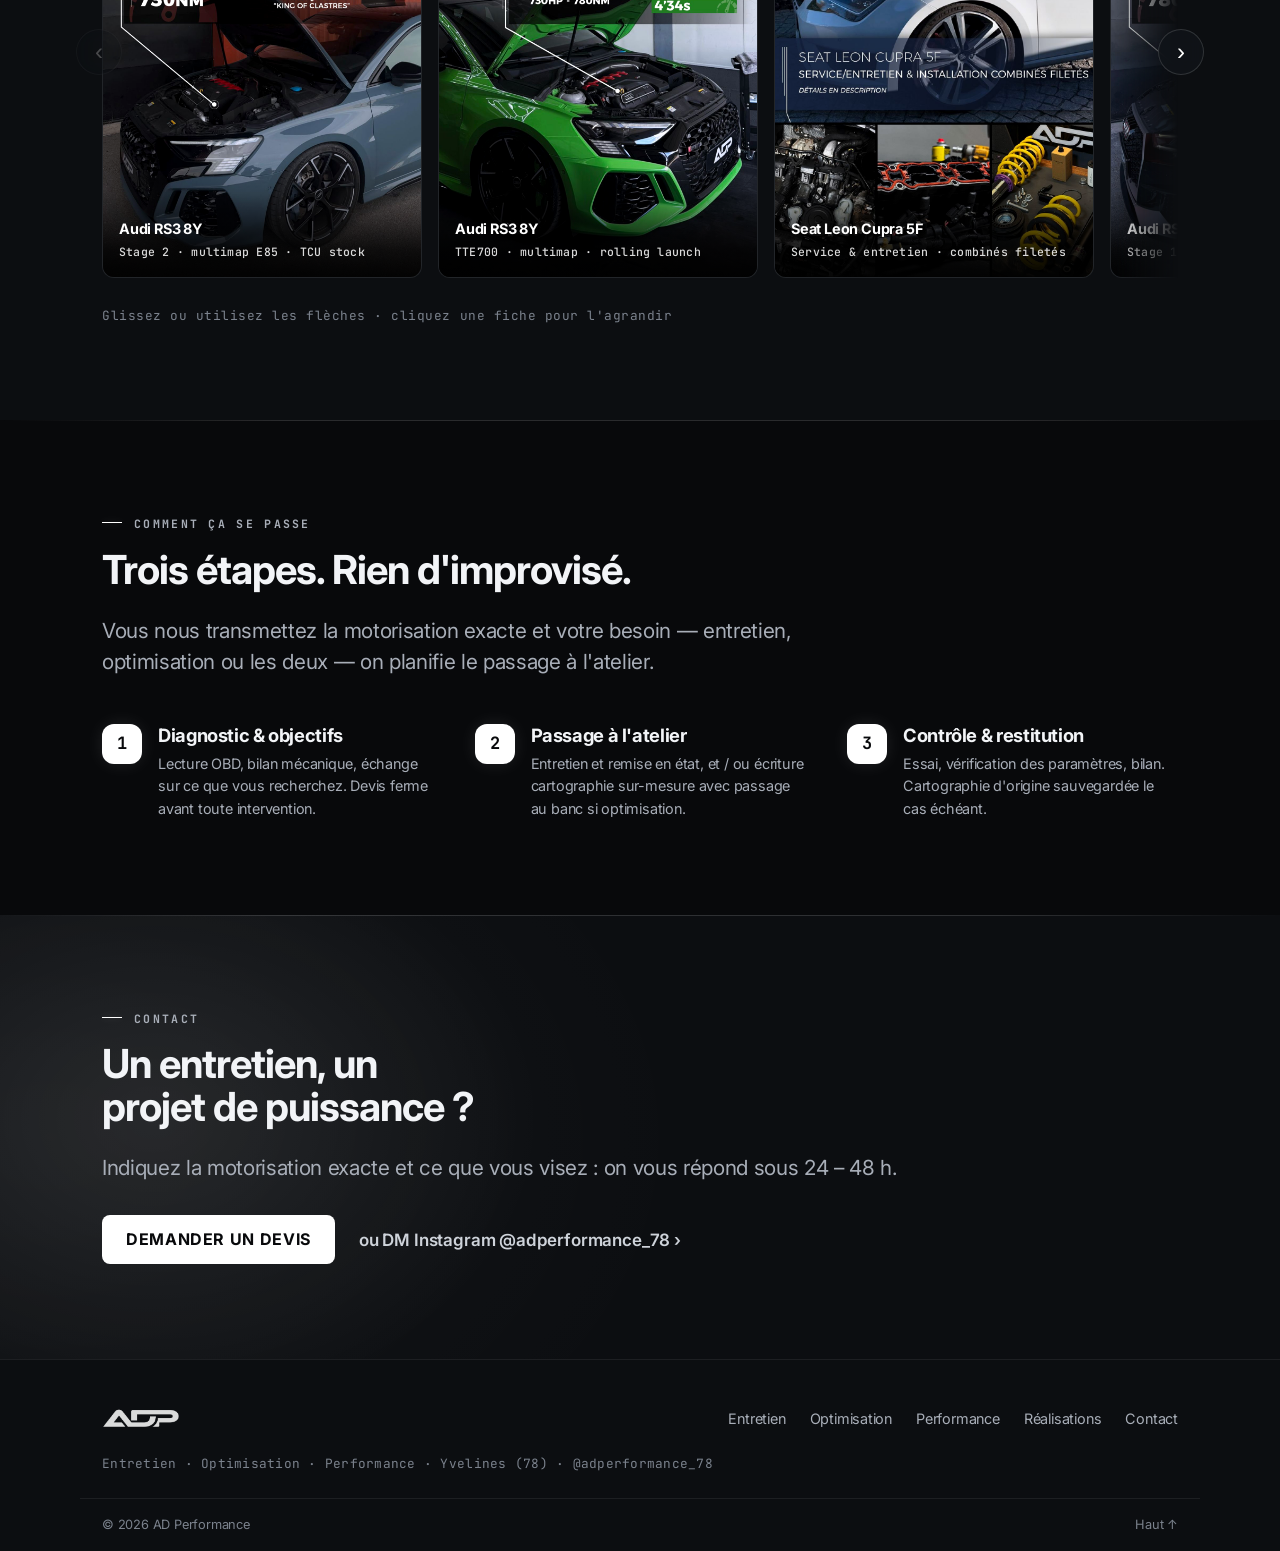
==== commit 894d4134: "Mouvement : Lenis + GSAP + turbo 3D (Three.js) piloté par le scroll - Lenis (scroll fluide) branché " ====
--- a/index.html
+++ b/index.html
@@ -23,7 +23,8 @@
 <link rel="preconnect" href="https://fonts.googleapis.com" />
 <link rel="preconnect" href="https://fonts.gstatic.com" crossorigin />
 <link href="https://fonts.googleapis.com/css2?family=Inter:wght@400;500;600;700;800;900&family=JetBrains+Mono:wght@500;700&display=swap" rel="stylesheet" />
-<link rel="stylesheet" href="assets/styles.css?v=17" />
+<link rel="stylesheet" href="assets/styles.css?v=23" />
+<script>try{var d=document.documentElement;if(!matchMedia("(prefers-reduced-motion: reduce)").matches){d.classList.add("m");setTimeout(function(){if(!d.classList.contains("m-ok"))d.classList.remove("m")},4500)}}catch(e){}</script>
 <script>try{var r=/[?&]neon\b/.test(location.search);if((!r&&sessionStorage.getItem("adpNeon")==="1")||matchMedia("(prefers-reduced-motion: reduce)").matches)document.documentElement.classList.add("intro-done")}catch(e){}</script>
 <script type="application/ld+json">
 {
@@ -88,6 +89,42 @@
   </div>
 </div>
 
+<!-- ===================== SOUS LE CAPOT · TURBO 3D ===================== -->
+<section class="boost" id="boost" aria-labelledby="boost-title">
+  <div class="boost-pin">
+    <div class="boost-view" aria-hidden="true"><canvas id="turbo"></canvas></div>
+    <div class="boost-hud">
+      <div class="boost-copy">
+        <p class="eyebrow">Sous le capot</p>
+        <h2 id="boost-title">Un turbo qui respire mieux. Tout le reste suit.</h2>
+        <ol class="boost-steps" id="boostSteps">
+          <li class="on">
+            <span class="bs-k">01 · Origine</span>
+            <h3>Le réglage d'usine</h3>
+            <p>Une cartographie constructeur, calée pour la marge et l'homologation. Le turbo travaille bien en deçà de ce que le matériel sait encaisser.</p>
+          </li>
+          <li>
+            <span class="bs-k">02 · Stage 1</span>
+            <h3>Le même matériel, réécrit pour lui</h3>
+            <p>Pression de suralimentation, avance, richesse : recalées sur votre moteur, avec relevé et passage au banc. Cartographie d'origine toujours sauvegardée.</p>
+          </li>
+          <li>
+            <span class="bs-k">03 · Stage 2+</span>
+            <h3>On monte d'un cran, on valide tout</h3>
+            <p>Admission, ligne, turbo hybride (TTE), E85 : la cartographie suit le matériel, et le banc valide chaque étape avant restitution.</p>
+          </li>
+        </ol>
+        <div class="boost-gauge" aria-hidden="true">
+          <div class="bg-bar"><i id="boostFill"></i></div>
+          <div class="bg-marks"><span>Origine</span><span>Stage 1</span><span>Stage 2+</span></div>
+        </div>
+        <p class="disclaim">Illustration. Les gains réels sont relevés au banc, au cas par cas, selon le modèle, le carburant et l'état mécanique.</p>
+      </div>
+    </div>
+    <p class="boost-cue" aria-hidden="true">Faites défiler</p>
+  </div>
+</section>
+
 <!-- ===================== 01 · ENTRETIEN ===================== -->
 <section class="axis" id="entretien">
   <div class="axis-inner">
@@ -225,6 +262,11 @@
   <p class="lb-cap" id="lbCap"></p>
 </div>
 
-<script src="assets/main.js?v=17" defer></script>
+<script src="assets/vendor/gsap.min.js" defer></script>
+<script src="assets/vendor/ScrollTrigger.min.js" defer></script>
+<script src="assets/vendor/SplitText.min.js" defer></script>
+<script src="assets/vendor/lenis.min.js" defer></script>
+<script src="assets/main.js?v=23" defer></script>
+<script src="assets/motion.js?v=23" defer></script>
 </body>
 </html>
--- a/assets/styles.css
+++ b/assets/styles.css
@@ -750,3 +750,163 @@
     scroll-behavior: auto !important;
   }
 }
+
+/* =============================================================
+   20. MOUVEMENT — Lenis · GSAP · turbo 3D
+   Tout est additif : sans JS / avec « réduire les animations »,
+   la page reste la version statique ci-dessus.
+   ============================================================= */
+
+/* Lenis */
+html.lenis, html.lenis body { height: auto; }
+.lenis.lenis-smooth { scroll-behavior: auto !important; }
+.lenis.lenis-smooth [data-lenis-prevent] { overscroll-behavior: contain; }
+.lenis.lenis-stopped { overflow: clip; }
+.lenis.lenis-smooth iframe { pointer-events: none; }
+
+/* barre de lecture */
+.pbar {
+  position: fixed; top: 0; left: 0; right: 0; z-index: 250; height: 2px;
+  transform-origin: 0 50%; transform: scaleX(0); pointer-events: none;
+  background: var(--accent); box-shadow: 0 0 12px rgba(255, 255, 255, .7);
+}
+
+/* états de départ (posés dès le <head> : pas de flash avant que GSAP prenne la main) */
+html.m .hero-bg { transform: scale(1.2); will-change: transform; }
+html.m .hero .eyebrow, html.m .hero-sub, html.m .hero-links { opacity: 0; visibility: hidden; }
+
+/* bandeau marques piloté en JS (vitesse de scroll) */
+html.marq-js .marque-track { animation: none; will-change: transform; }
+
+/* titres découpés : le masque laisse passer les jambages */
+.sl-mask { padding-bottom: .14em; margin-bottom: -.14em; }
+
+/* photos : le cadre porte le rayon, l'image bouge dedans */
+html.m-ok .axis-media { border-radius: var(--r-lg); overflow: hidden; box-shadow: 0 30px 60px -30px rgba(0, 0, 0, .9); }
+html.m-ok .axis-media img { border: 0; border-radius: 0; box-shadow: none; will-change: transform; }
+html.m-ok .axis-media::after {
+  content: ""; position: absolute; inset: 0; pointer-events: none;
+  border: 1px solid var(--line); border-radius: var(--r-lg);
+}
+
+/* cartes réalisations : le tilt passe par GSAP, pas par une transition CSS */
+html.m-ok .gitem { will-change: transform; transform-style: preserve-3d; }
+.gitem::after {
+  content: ""; position: absolute; inset: 0; z-index: 1; pointer-events: none;
+  background: radial-gradient(260px circle at var(--gx, 50%) var(--gy, 50%), rgba(255, 255, 255, .17), transparent 62%);
+  opacity: 0; transition: opacity var(--t-mid) var(--ease);
+}
+@media (hover: hover) { .gitem:hover::after { opacity: 1; } }
+
+/* CTA : la lampe suit le pointeur */
+html.m .cta::after {
+  background:
+    radial-gradient(46% 100% at var(--mx, 12%) var(--my, 46%), rgba(255,255,255,.085), transparent 66%),
+    radial-gradient(70% 140% at 4% 50%, rgba(255,255,255,.035), transparent 72%);
+}
+
+/* boutons magnétiques : plus de transition CSS sur transform */
+html.m .btn {
+  transition: background var(--t-fast) var(--ease), box-shadow var(--t-mid) var(--ease);
+}
+
+/* ---------- Sous le capot : version statique (par défaut) ---------- */
+.boost { position: relative; background: var(--s-0); }
+.boost::before {
+  content: ""; position: absolute; inset: 0 0 auto; height: 1px; pointer-events: none; z-index: 3;
+  background: linear-gradient(90deg, transparent, var(--line-2) 22%, var(--line-2) 78%, transparent);
+}
+.boost-view { display: none; }
+.boost-view canvas { display: block; width: 100%; height: 100%; opacity: 0; transition: opacity 1.2s var(--ease); }
+.boost-view canvas.ready { opacity: 1; }
+.boost-pin { max-width: var(--wrap); margin: 0 auto; padding: var(--sp-section) var(--gutter); }
+.boost-copy h2 { max-width: 17ch; margin-bottom: var(--sp-6); }
+.boost-steps { list-style: none; margin: 0 0 var(--sp-6); padding: 0; display: grid; gap: var(--sp-6); }
+.boost-steps li { padding-left: var(--sp-5); border-left: 1px solid var(--line-2); }
+.bs-k {
+  display: block; margin-bottom: var(--sp-2);
+  font-family: var(--mono); font-size: var(--fs-micro); font-weight: 700;
+  letter-spacing: .2em; text-transform: uppercase; color: var(--ink-3);
+}
+.boost-steps h3 { margin-bottom: var(--sp-2); font-size: clamp(1.25rem, 1.05rem + .8vw, 1.6rem); }
+.boost-steps p { color: var(--ink-2); max-width: 46ch; }
+.boost-gauge, .boost-cue { display: none; }
+.bg-bar { position: relative; height: 3px; border-radius: 3px; background: var(--line-2); overflow: hidden; }
+.bg-bar i {
+  position: absolute; inset: 0; background: var(--accent);
+  transform-origin: 0 50%; transform: scaleX(0);
+  box-shadow: 0 0 14px rgba(255, 255, 255, .8);
+}
+.bg-marks {
+  display: flex; justify-content: space-between; margin-top: var(--sp-3);
+  font-family: var(--mono); font-size: var(--fs-micro); letter-spacing: .16em;
+  text-transform: uppercase; color: var(--ink-3);
+}
+.boost .disclaim { margin-top: var(--sp-5); }
+
+/* rendu 3D fixe (mouvement réduit) : une image posée au-dessus du texte */
+html.boost-still .boost-view {
+  display: block; position: relative; aspect-ratio: 16 / 10; max-height: 60vh; margin-bottom: var(--sp-6);
+  border: 1px solid var(--line); border-radius: var(--r-lg); overflow: hidden;
+}
+
+/* ---------- Sous le capot : mode scène épinglée ---------- */
+html.m:not(.boost-flat) .boost { height: 480vh; }
+html.m:not(.boost-flat) .boost-pin {
+  position: sticky; top: 0; height: 100vh; height: 100svh;
+  max-width: none; padding: 0; overflow: hidden;
+}
+html.m:not(.boost-flat) .boost-view { display: block; position: absolute; inset: 0; }
+/* la copie reste lisible : voile à gauche, la roue respire à droite */
+html.m:not(.boost-flat) .boost-view::after {
+  content: ""; position: absolute; inset: 0; pointer-events: none;
+  background:
+    linear-gradient(90deg, rgba(8,9,11,.9) 0%, rgba(8,9,11,.55) 34%, rgba(8,9,11,0) 58%),
+    radial-gradient(120% 90% at 60% 50%, transparent 60%, rgba(8,9,11,.7) 100%);
+}
+html.m:not(.boost-flat) .boost-hud {
+  position: relative; z-index: 2; height: 100%; pointer-events: none;
+  max-width: var(--wrap); margin: 0 auto; padding: 0 var(--gutter);
+  display: flex; align-items: center;
+}
+html.m:not(.boost-flat) .boost-copy { width: min(31rem, 46%); }
+html.m:not(.boost-flat) .boost-copy h2 { margin-bottom: var(--sp-5); font-size: clamp(1.7rem, 1.1rem + 2vw, 2.6rem); }
+html.m:not(.boost-flat) .boost-steps { position: relative; display: block; height: 13rem; margin-bottom: var(--sp-5); }
+html.m:not(.boost-flat) .boost-steps li {
+  position: absolute; inset: 0 0 auto 0;
+  opacity: 0; transform: translateY(26px); filter: blur(8px);
+  transition: opacity .55s var(--ease), transform .75s var(--ease), filter .55s var(--ease);
+}
+html.m:not(.boost-flat) .boost-steps li.on { opacity: 1; transform: none; filter: none; }
+html.m:not(.boost-flat) .boost-steps li.past { transform: translateY(-26px); }
+html.m:not(.boost-flat) .boost-gauge { display: block; }
+html.m:not(.boost-flat) .boost-cue {
+  display: block; position: absolute; z-index: 2; left: 50%; bottom: 18px; transform: translateX(-50%);
+  font-family: var(--mono); font-size: var(--fs-micro); letter-spacing: .22em; text-transform: uppercase; color: var(--ink-3);
+  pointer-events: none;
+}
+html.m:not(.boost-flat) .boost-cue::after {
+  content: ""; display: block; width: 1px; height: 26px; margin: 8px auto 0;
+  background: linear-gradient(var(--accent), transparent); transform-origin: 50% 0;
+  animation: cue 2s var(--ease-io) infinite;
+}
+@keyframes cue { 0% { transform: scaleY(0); } 50% { transform: scaleY(1); } 100% { transform: scaleY(1); opacity: 0; } }
+
+@media (max-width: 800px) {
+  html.m:not(.boost-flat) .boost { height: 440vh; }
+  html.m:not(.boost-flat) .boost-view::after {
+    background: linear-gradient(180deg, rgba(8,9,11,.82) 0%, rgba(8,9,11,0) 26%, rgba(8,9,11,0) 44%, rgba(8,9,11,.92) 68%);
+  }
+  html.m:not(.boost-flat) .boost-hud { align-items: stretch; padding-top: 86px; padding-bottom: 22px; }
+  html.m:not(.boost-flat) .boost-copy { width: 100%; display: flex; flex-direction: column; }
+  html.m:not(.boost-flat) .boost-copy h2 { font-size: clamp(1.45rem, 6.4vw, 1.9rem); margin-bottom: 0; }
+  html.m:not(.boost-flat) .boost-steps { margin-top: auto; height: 11.5rem; margin-bottom: var(--sp-4); }
+  html.m:not(.boost-flat) .boost-steps h3 { font-size: 1.15rem; }
+  html.m:not(.boost-flat) .boost-steps p { font-size: var(--fs-sm); }
+  html.m:not(.boost-flat) .boost .disclaim,
+  html.m:not(.boost-flat) .boost-cue { display: none; }
+}
+
+@media (prefers-reduced-motion: reduce) {
+  .pbar, .boost-cue { display: none !important; }
+}
